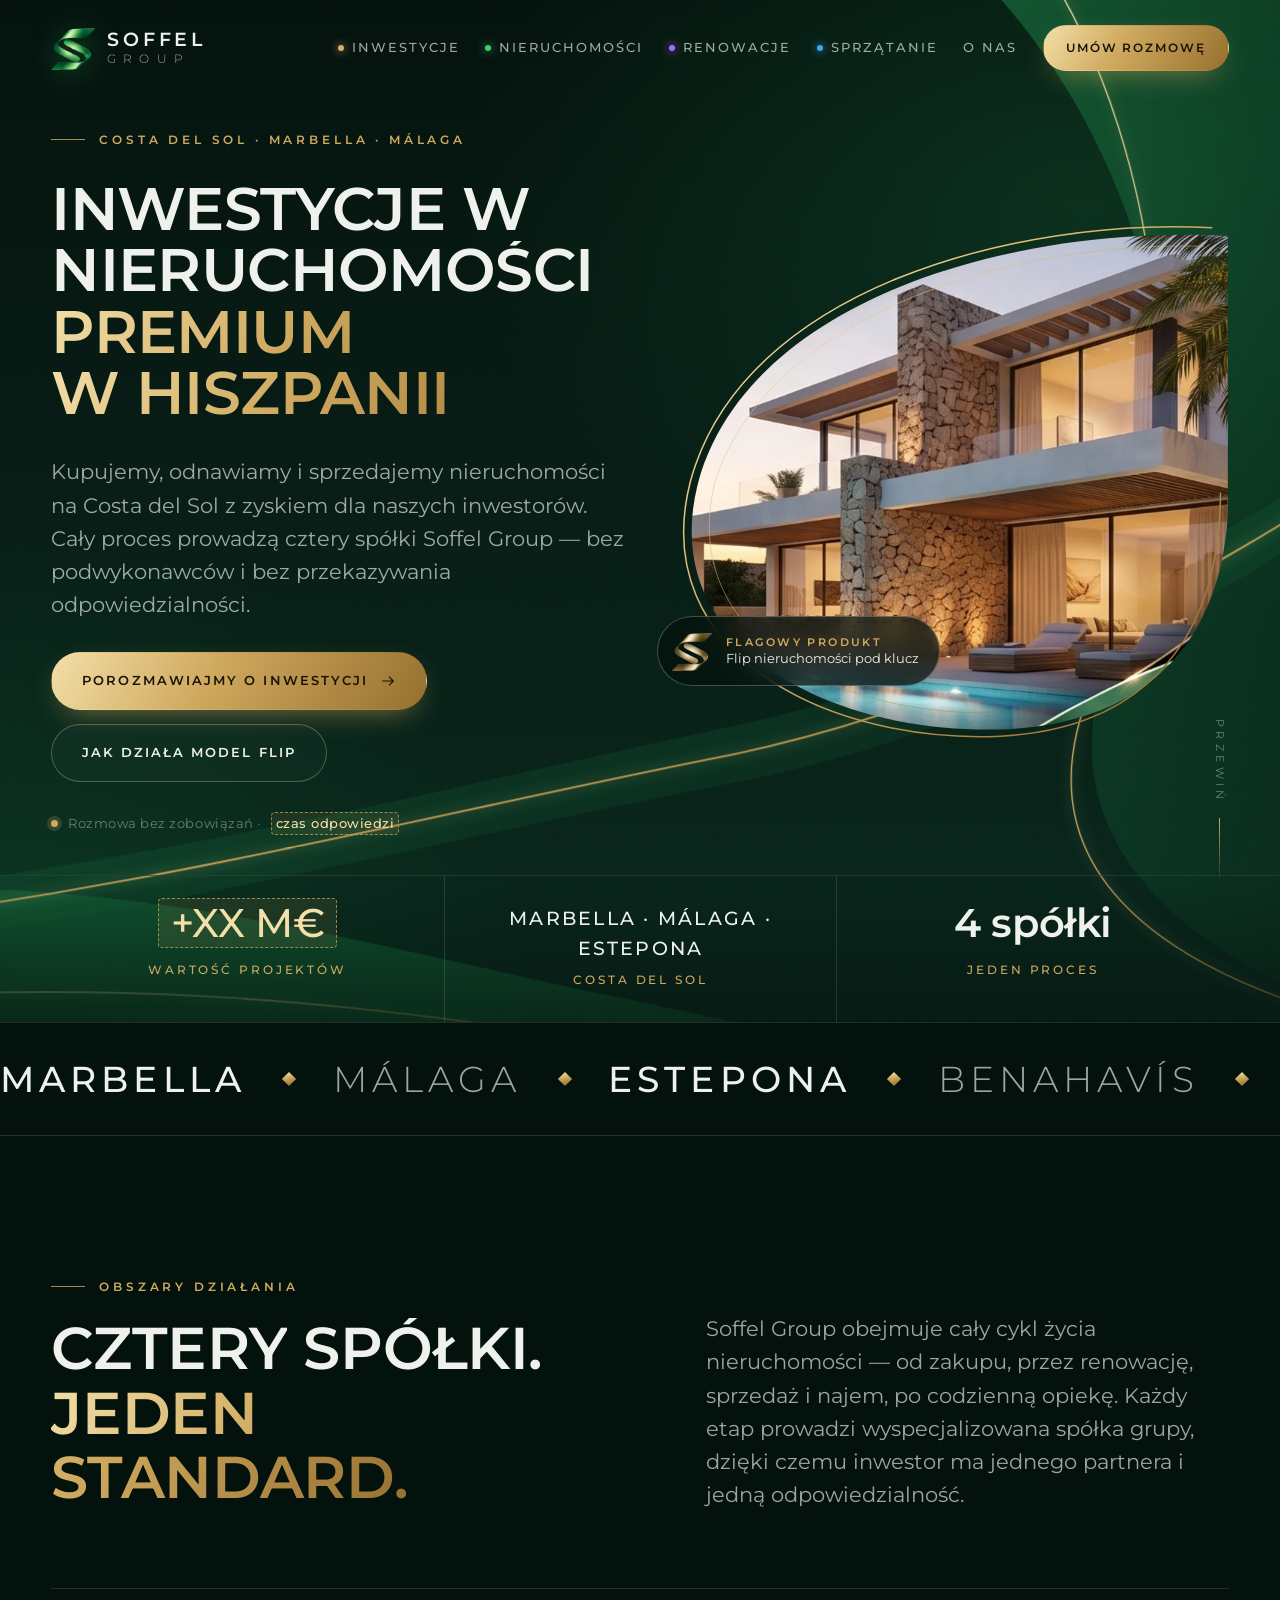
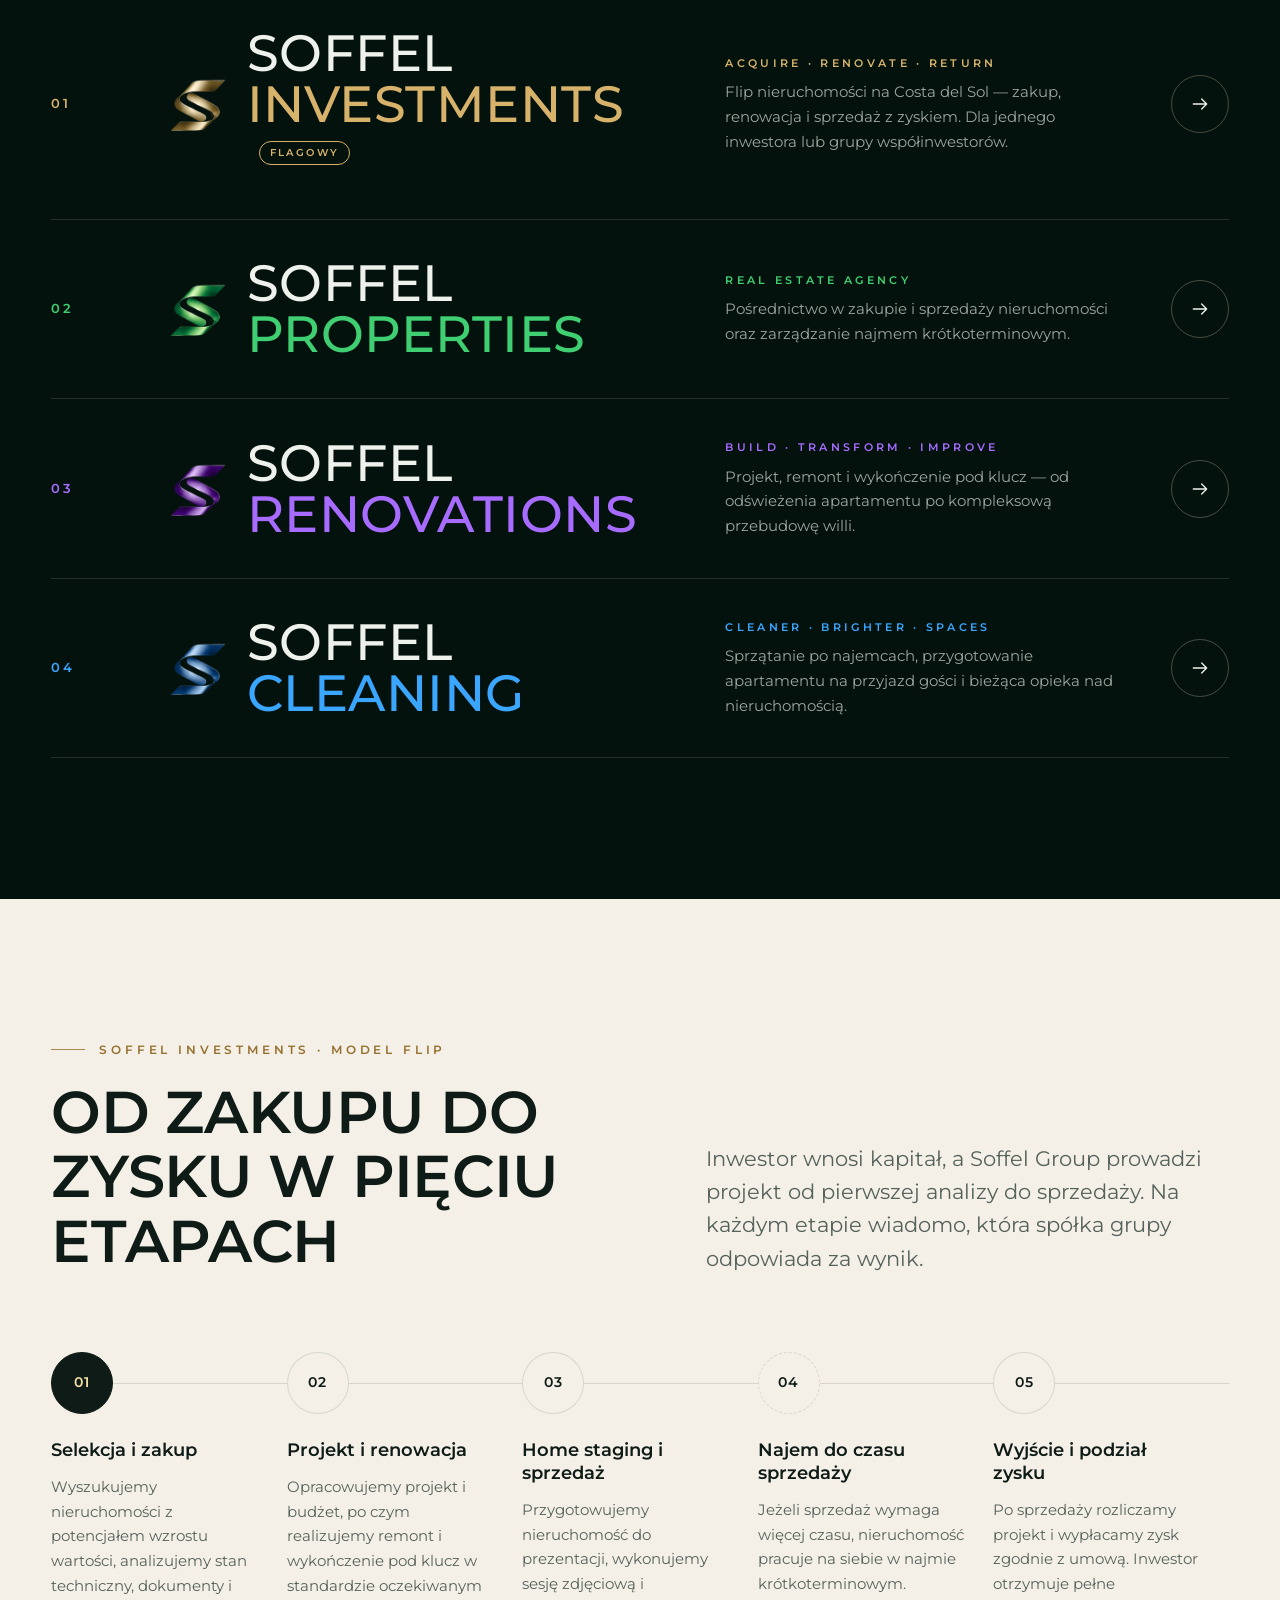
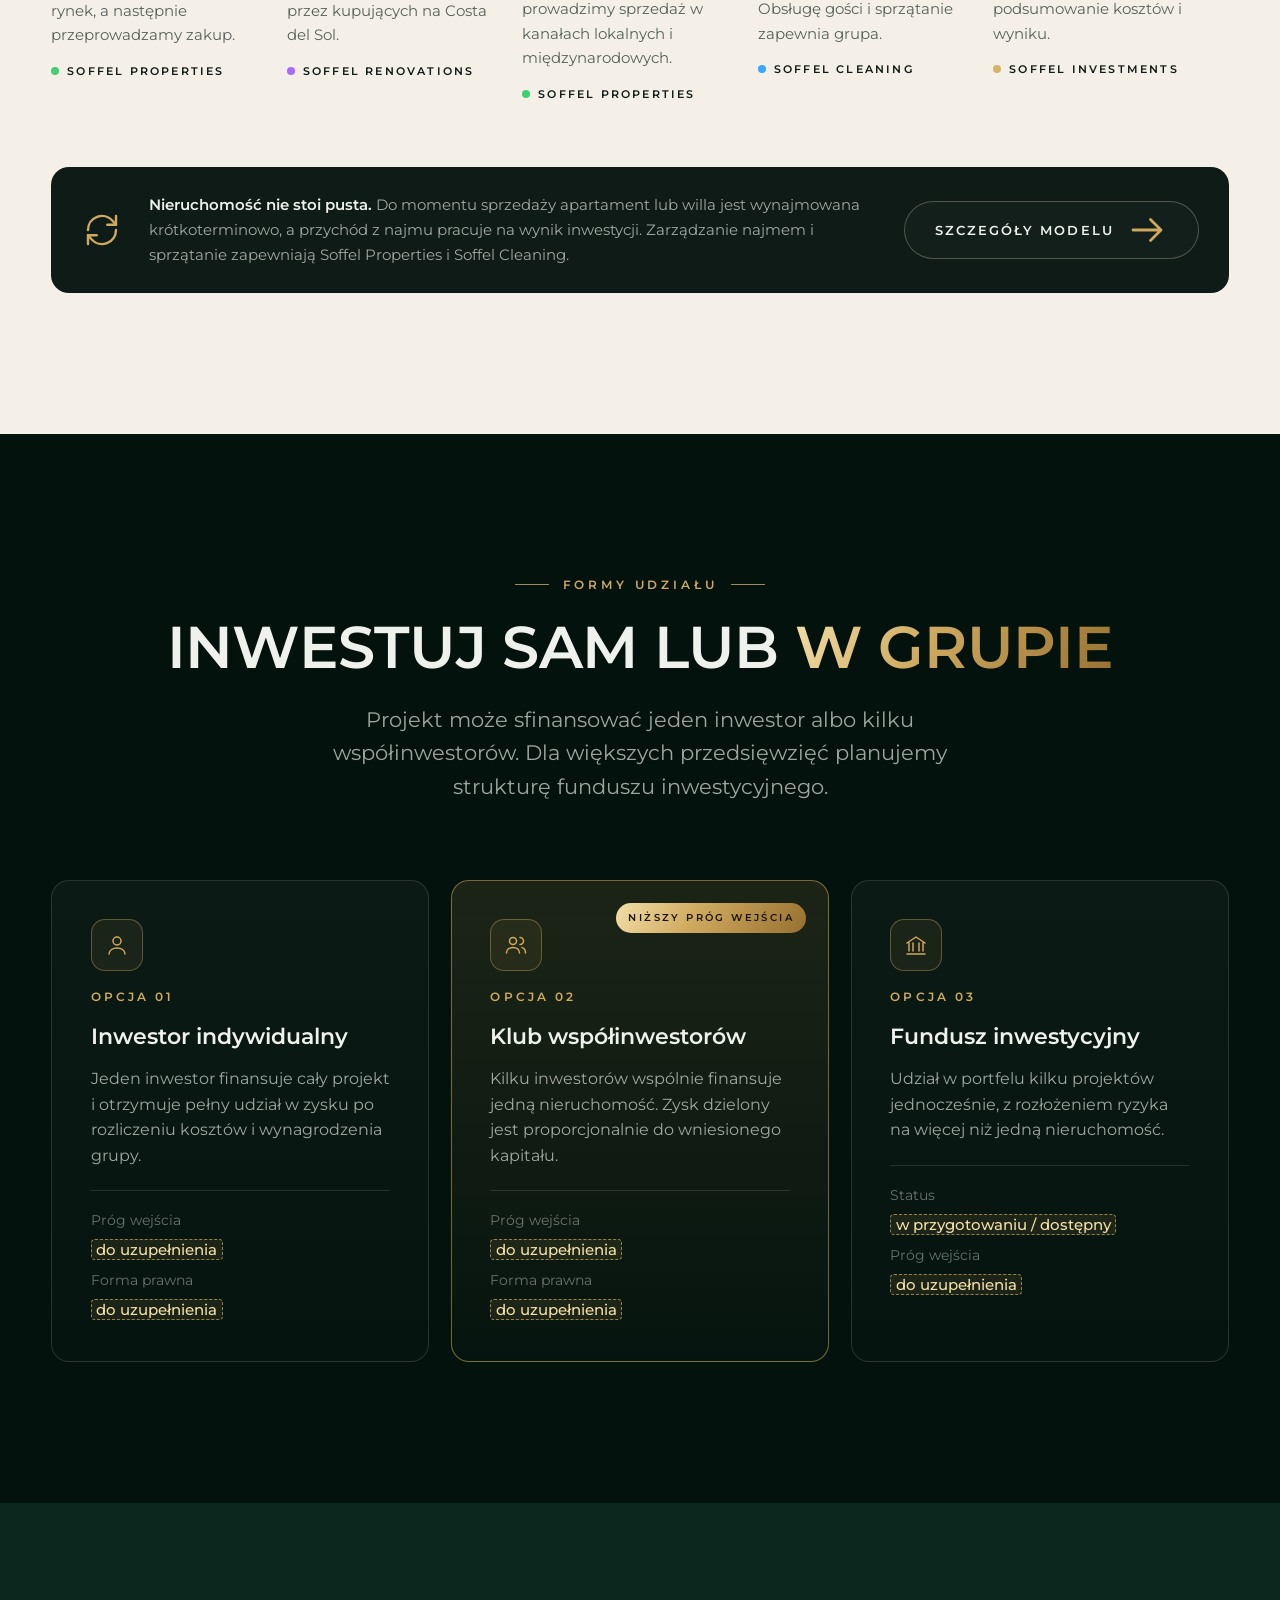
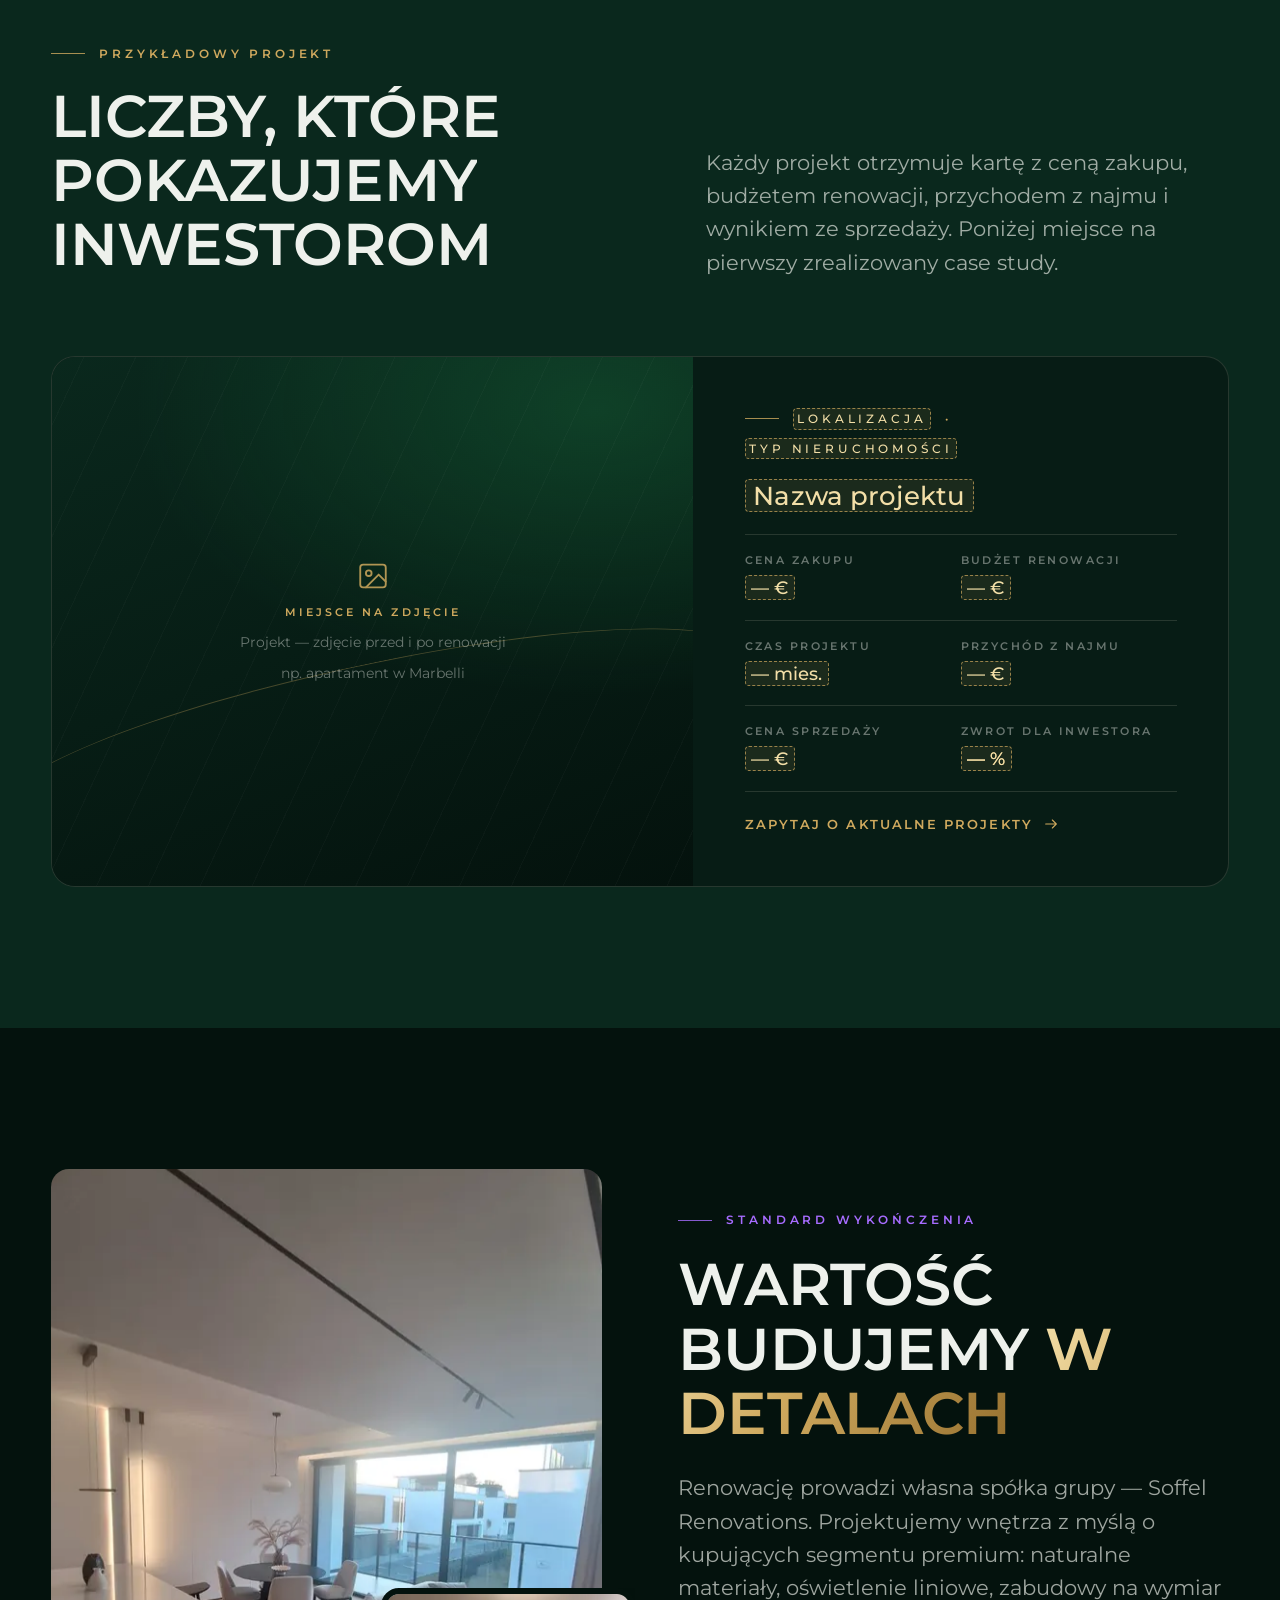
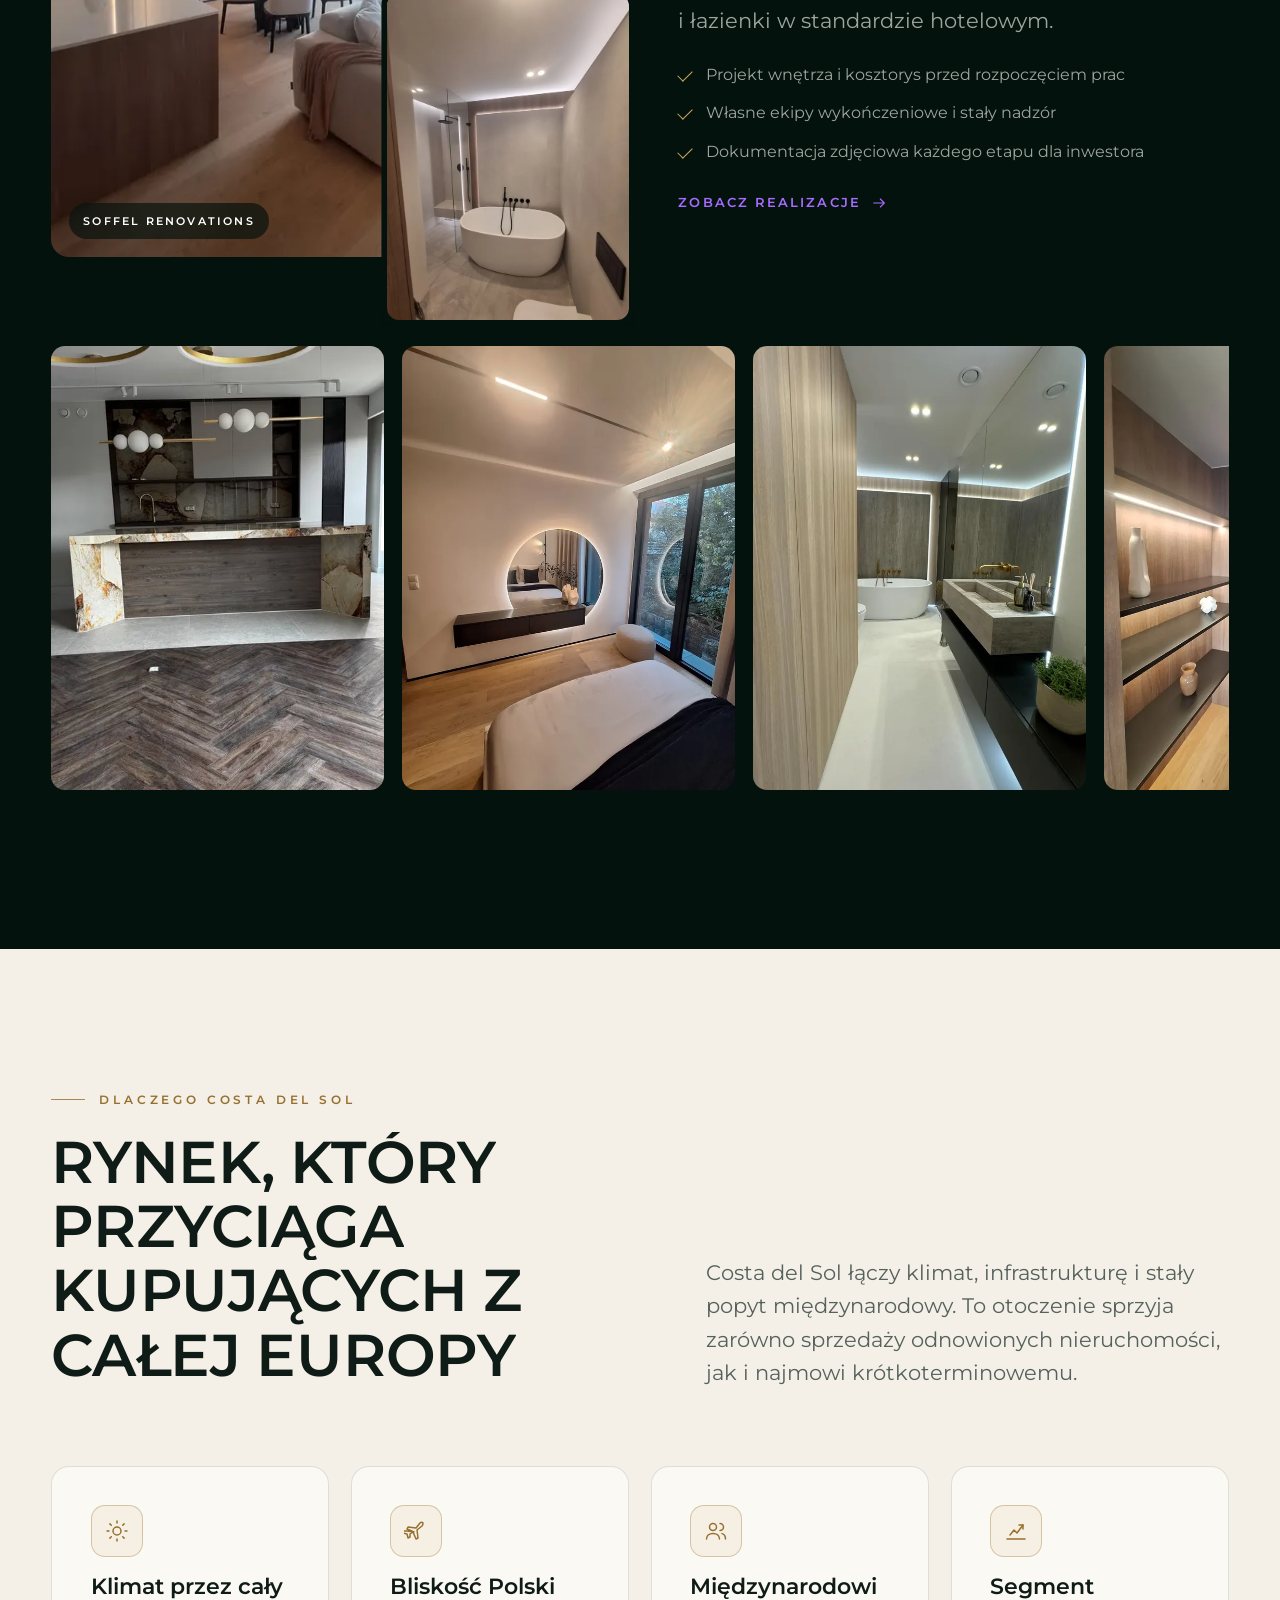
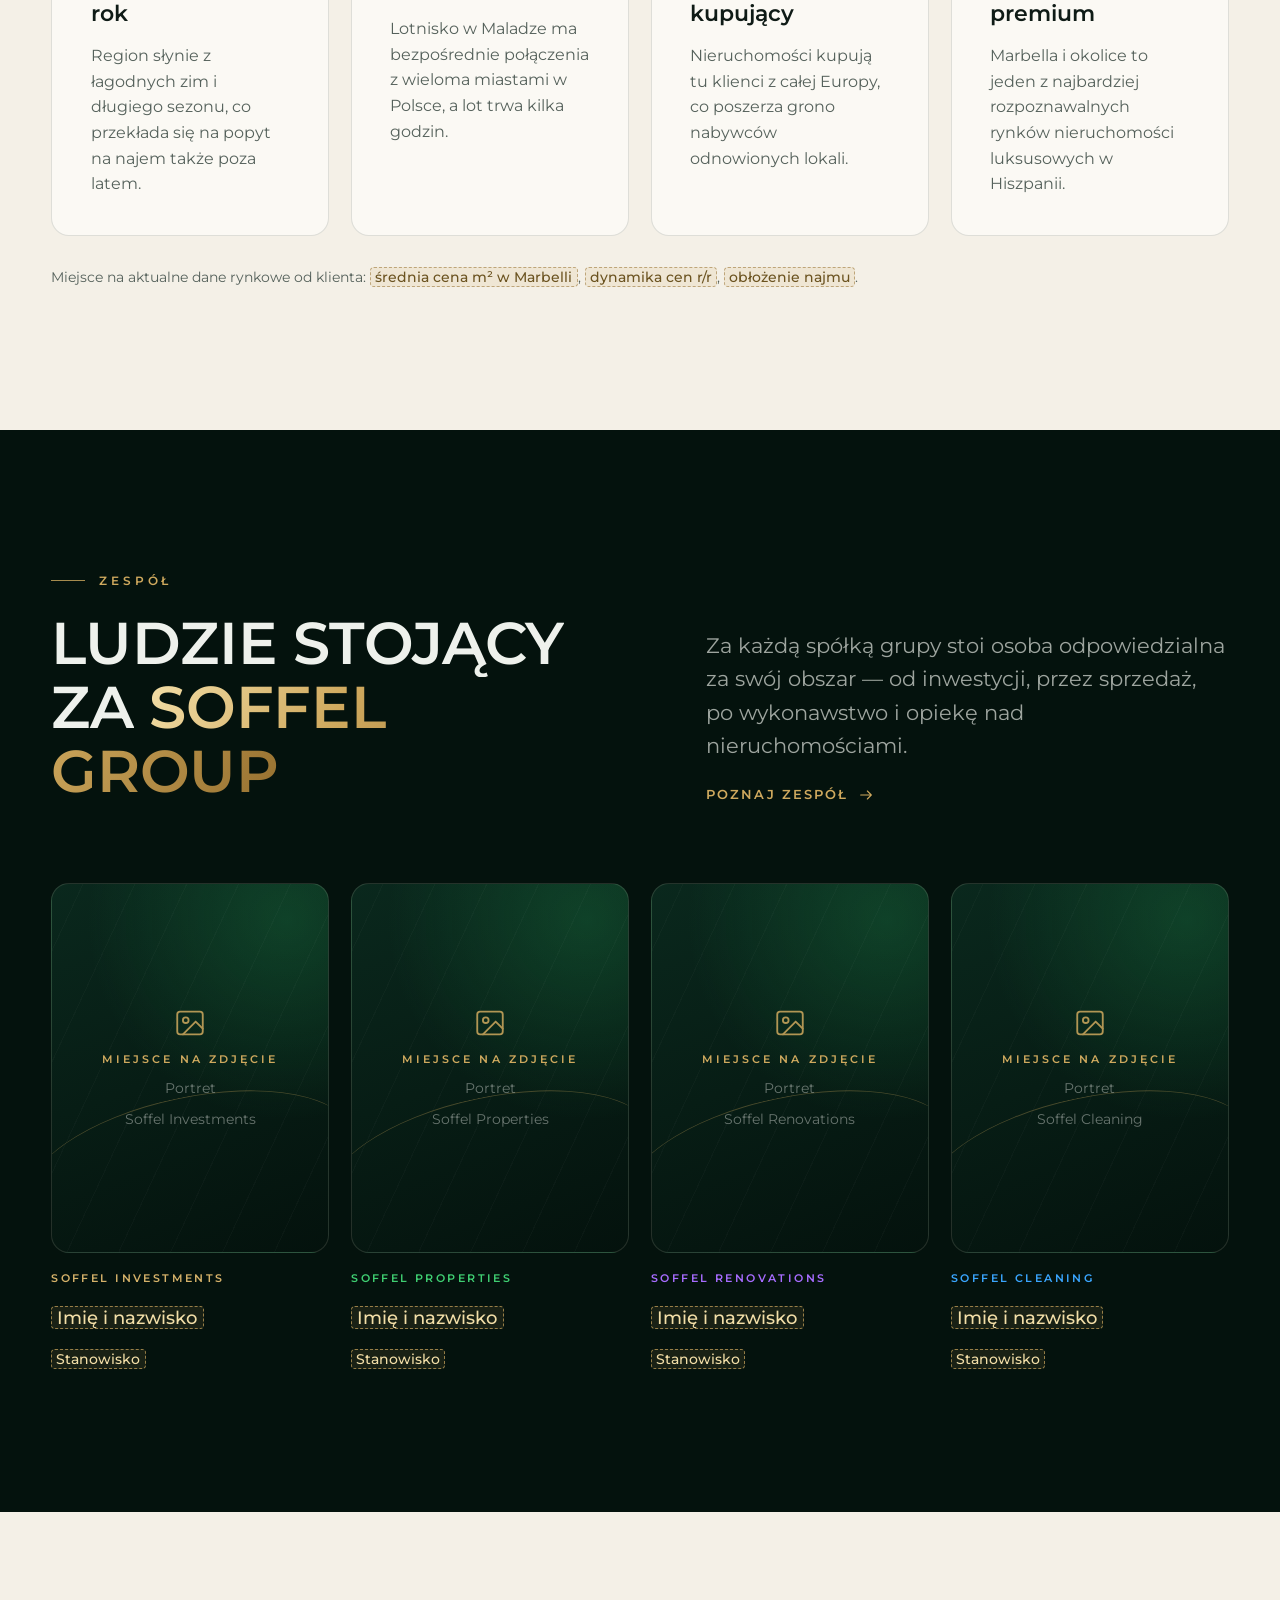
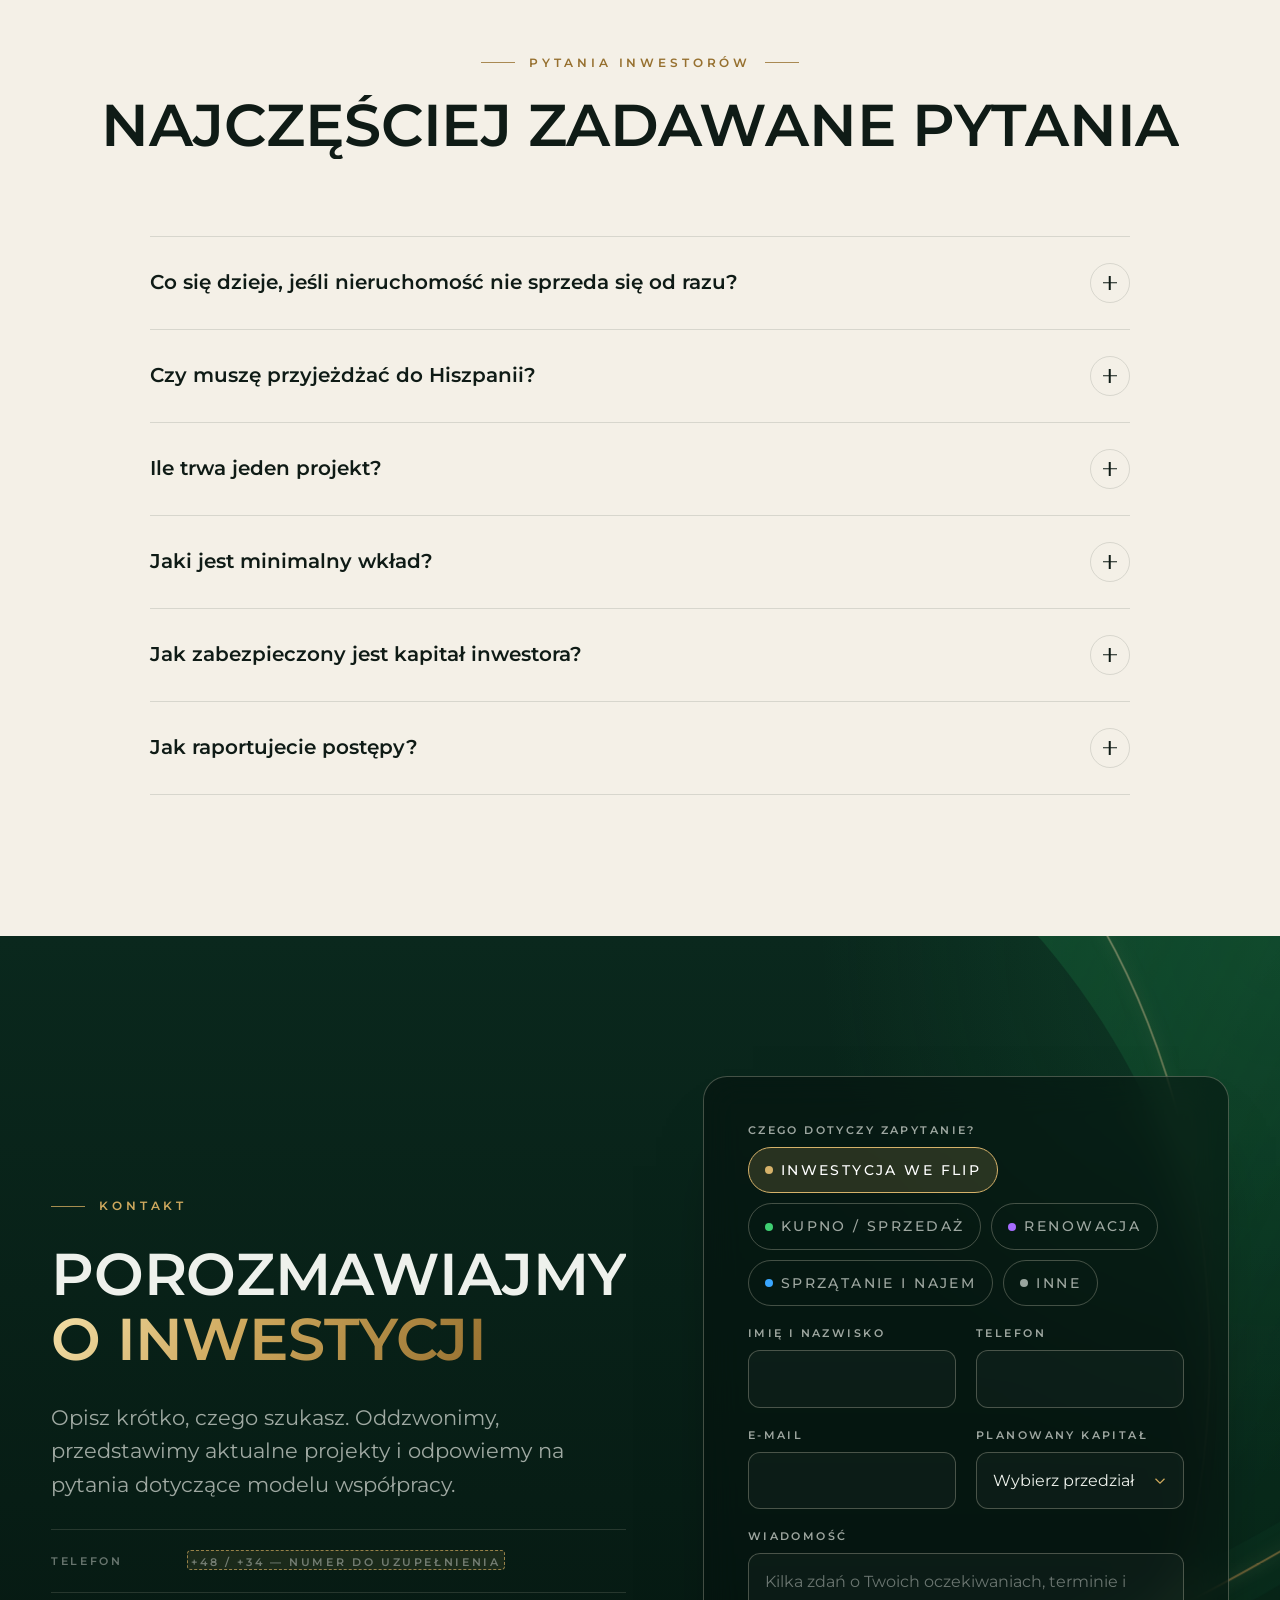
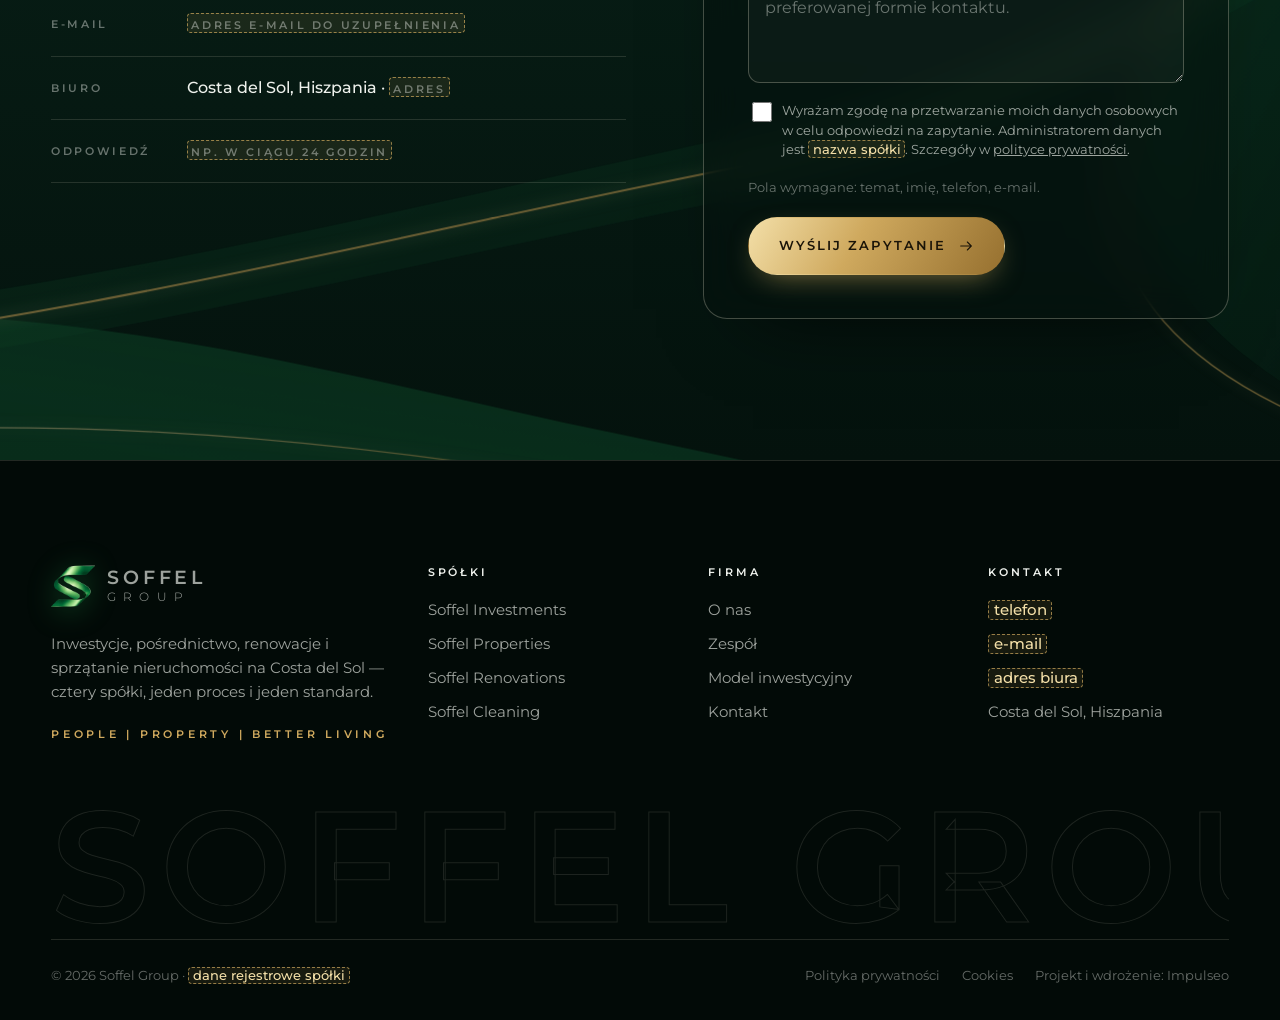
==== index.html @ d66e1435 "Demo Soffel Group: strona główna + 4 spółki + o nas Co-Authored-By: Claude Opus 5.5 (1M context) <no" ====
<!doctype html>
<html lang="pl">
<head>
<meta charset="utf-8">
<meta name="viewport" content="width=device-width, initial-scale=1, viewport-fit=cover">
<title>Soffel Group — inwestycje w nieruchomości na Costa del Sol | Marbella, Málaga</title>
<meta name="description" content="Soffel Group: flip nieruchomości na Costa del Sol dla polskich inwestorów. Zakup, renowacja, sprzedaż, najem i sprzątanie — cztery spółki, jeden proces.">
<meta name="robots" content="noindex, nofollow">
<link rel="canonical" href="https://impulseo-pl.github.io/soffel-group/">
<meta name="theme-color" content="#04120d">
<meta property="og:type" content="website">
<meta property="og:locale" content="pl_PL">
<meta property="og:site_name" content="Soffel Group">
<meta property="og:title" content="Soffel Group — inwestycje w nieruchomości na Costa del Sol | Marbella, Málaga">
<meta property="og:description" content="Soffel Group: flip nieruchomości na Costa del Sol dla polskich inwestorów. Zakup, renowacja, sprzedaż, najem i sprzątanie — cztery spółki, jeden proces.">
<meta property="og:url" content="https://impulseo-pl.github.io/soffel-group/">
<meta property="og:image" content="https://impulseo-pl.github.io/soffel-group/img/hero-villa.webp">
<meta name="twitter:card" content="summary_large_image">
<link rel="icon" type="image/png" href="img/favicon.png">
<link rel="apple-touch-icon" href="img/favicon.png">
<link rel="preconnect" href="https://fonts.googleapis.com">
<link rel="preconnect" href="https://fonts.gstatic.com" crossorigin>
<link href="https://fonts.googleapis.com/css2?family=Montserrat:wght@300;400;500;600;700&display=swap" rel="stylesheet">
<link rel="stylesheet" href="assets/styles.css?v=e88ab7b4">
<script type="application/ld+json">{"@context": "https://schema.org", "@type": "RealEstateAgent", "name": "Soffel Group", "slogan": "People | Property | Better Living", "url": "https://impulseo-pl.github.io/soffel-group/", "logo": "https://impulseo-pl.github.io/soffel-group/img/s-green.png", "areaServed": ["Costa del Sol", "Marbella", "Málaga"], "address": {"@type": "PostalAddress", "addressRegion": "Andalucía", "addressCountry": "ES"}, "subOrganization": [{"@type": "Organization", "name": "Soffel Investments"}, {"@type": "Organization", "name": "Soffel Properties"}, {"@type": "Organization", "name": "Soffel Renovations"}, {"@type": "Organization", "name": "Soffel Cleaning"}]}</script>
</head>
<body data-div="group">
<svg width="0" height="0" style="position:absolute" aria-hidden="true"><defs>
  <clipPath id="heroClip" clipPathUnits="objectBoundingBox"><path d="M0.985,0.015 C0.63,-0.005 0.13,0.13 0.035,0.5 C-0.045,0.83 0.29,1 0.6,0.985 C0.87,0.97 1,0.79 1,0.52 L1,0.015 Z"/></clipPath>
  <linearGradient id="gGold" x1="0" y1="0" x2="1" y2="1"><stop offset="0" stop-color="#f6e6b8"/><stop offset=".45" stop-color="#d4ae62"/><stop offset="1" stop-color="#8d672b"/></linearGradient>
</defs></svg>
<div class="progress" aria-hidden="true"></div>
<header class="site-header">
  <div class="wrap">
    <a class="brand" href="index.html" aria-label="Soffel Group — strona główna">
      <img src="img/s-green.webp" alt="" width="44" height="44">
      <span class="brand-t"><b>SOFFEL</b><i>GROUP</i></span>
    </a>
    <nav class="nav" aria-label="Główna nawigacja">
      <a class="nl" href="inwestycje.html" style="--c:#d6b26a"><i class="dot"></i>Inwestycje</a><a class="nl" href="nieruchomosci.html" style="--c:#3fcf72"><i class="dot"></i>Nieruchomości</a><a class="nl" href="renowacje.html" style="--c:#a76cff"><i class="dot"></i>Renowacje</a><a class="nl" href="sprzatanie.html" style="--c:#3aa6ff"><i class="dot"></i>Sprzątanie</a><a class="nl" href="o-nas.html">O nas</a>
      <a class="btn btn-primary btn-sm" href="#kontakt">Umów rozmowę</a>
      <button class="burger" type="button" aria-expanded="false" aria-controls="menu"><span class="lbl">Menu</span><span class="bars"></span></button>
    </nav>
  </div>
</header>
<div class="menu" id="menu">
  <ol><li><a href="inwestycje.html" style="--c:#d6b26a"><small>01</small>Inwestycje</a></li><li><a href="nieruchomosci.html" style="--c:#3fcf72"><small>02</small>Nieruchomości</a></li><li><a href="renowacje.html" style="--c:#a76cff"><small>03</small>Renowacje</a></li><li><a href="sprzatanie.html" style="--c:#3aa6ff"><small>04</small>Sprzątanie</a></li><li><a href="o-nas.html"><small>05</small>O nas</a></li><li><a href="#kontakt"><small>06</small>Kontakt</a></li></ol>
  <div class="menu-foot">
    <a class="btn btn-primary" href="#kontakt">Umów rozmowę <svg viewBox="0 0 24 24" fill="none" stroke="currentColor" stroke-width="1.6" stroke-linecap="round" stroke-linejoin="round"><path d="M4 12h16m-6-6 6 6-6 6"/></svg></a>
    <span>Costa del Sol · Marbella · Málaga</span>
  </div>
</div>
<main>

<section class="hero">
  <svg class="ribbons" viewBox="0 0 1440 900" preserveAspectRatio="xMidYMid slice" aria-hidden="true">
  <defs>
    <linearGradient id="hb1" x1="0" y1="0" x2="1" y2="1"><stop offset="0" style="stop-color:var(--rib-1)" stop-opacity=".55"/><stop offset="1" style="stop-color:var(--rib-2)" stop-opacity=".05"/></linearGradient>
    <linearGradient id="hb2" x1="0" y1="1" x2="1" y2="0"><stop offset="0" style="stop-color:var(--rib-2)" stop-opacity=".95"/><stop offset="1" style="stop-color:var(--rib-1)" stop-opacity=".25"/></linearGradient>
  </defs>
  <g class="drift">
    <path class="band" fill="url(#hb1)" d="M1000,-40 C1170,120 1230,380 1140,560 C1070,720 1160,860 1500,940 L1500,-40 Z"/>
    <path class="band" fill="url(#hb2)" d="M-60,790 C220,760 430,820 660,870 C780,895 900,920 1010,950 L-60,950 Z"/>
    <path class="band" fill="url(#hb1)" opacity=".55" d="M-60,800 C300,760 520,700 800,640 C1060,585 1270,455 1500,300 L1500,345 C1270,505 1060,640 800,690 C520,745 300,805 -60,850 Z"/>
    <path class="gl" d="M-60,825 C300,782 520,720 800,665 C1060,610 1270,480 1500,320"/>
    <path class="gl d2" d="M1070,-40 C1190,140 1210,420 1120,600 C1050,760 1160,880 1500,930"/>
    <path class="gl d3" d="M-60,885 C240,860 450,880 670,915 C770,930 850,945 910,960"/>
    <circle class="spark" cx="1290" cy="462" r="3"/>
    <circle class="spark s2" cx="1120" cy="600" r="2.6"/>
  </g>
</svg>
  <div class="wrap hero-grid">
    <div class="hero-copy">
      <span class="eyebrow fade-up">Costa del Sol · Marbella · Málaga</span>
      <h1 class="display">
        <span class="ln"><span>Inwestycje w</span></span>
        <span class="ln"><span>nieruchomości</span></span>
        <span class="ln"><span class="gold-text">premium</span></span>
        <span class="ln"><span class="gold-text">w Hiszpanii</span></span>
      </h1>
      <p class="lead fade-up d1">Kupujemy, odnawiamy i sprzedajemy nieruchomości na Costa del Sol z zyskiem dla naszych inwestorów. Cały proces prowadzą cztery spółki Soffel Group — bez podwykonawców i bez przekazywania odpowiedzialności.</p>
      <div class="hero-cta fade-up d2">
        <a class="btn btn-primary" href="#kontakt" data-topic="inv">Porozmawiajmy o inwestycji <svg viewBox="0 0 24 24" fill="none" stroke="currentColor" stroke-width="1.6" stroke-linecap="round" stroke-linejoin="round"><path d="M4 12h16m-6-6 6 6-6 6"/></svg></a>
        <a class="btn btn-ghost" href="#model">Jak działa model flip</a>
      </div>
      <p class="hero-note fade-up d3">Rozmowa bez zobowiązań · <span class="ph">czas odpowiedzi</span></p>
    </div>
    <div class="hero-visual">
      <div class="clip"><img src="img/hero-villa.webp" alt="Nowoczesna willa z basenem na Costa del Sol o zachodzie słońca" width="1125" height="680" fetchpriority="high"></div>
      <svg class="frame" viewBox="0 0 100 100" preserveAspectRatio="none" aria-hidden="true"><path d="M98.5,1.5 C63,-0.5 13,13 3.5,50 C-4.5,83 29,100 60,98.5 C87,97 100,79 100,52"/><path class="f2" d="M97,5 C64,4 18,17 8,50 C1,80 31,95 60,94"/></svg>
      <div class="hero-badge"><img src="img/s-gold.webp" alt="" width="40" height="40"><span><b>Flagowy produkt</b>Flip nieruchomości pod klucz</span></div>
    </div>
  </div>
  <div class="hero-stats">
    <div class="wrap">
      <div class="st"><strong><span class="ph">+XX M€</span></strong><span>Wartość projektów</span></div>
      <div class="st"><p class="locs">Marbella · Málaga · Estepona</p><span>Costa del Sol</span></div>
      <div class="st"><strong><span data-count="4">4</span> spółki</strong><span>Jeden proces</span></div>
    </div>
  </div>
  <span class="scroll-cue">Przewiń</span>
</section>

<div class="marquee" aria-hidden="true"><div class="track"><span>Marbella</span><span>Málaga</span><span>Estepona</span><span>Benahavís</span><span>Mijas</span><span>Fuengirola</span><span>Nueva Andalucía</span><span>Benalmádena</span><span>Marbella</span><span>Málaga</span><span>Estepona</span><span>Benahavís</span><span>Mijas</span><span>Fuengirola</span><span>Nueva Andalucía</span><span>Benalmádena</span></div></div>

<section class="sec" id="spolki">
  <div class="wrap">
    <div class="sec-head split">
      <div style="display:grid;gap:22px"><span class="eyebrow">Obszary działania</span><h2 class="h2 split-words">Cztery spółki.<br><span class="gold-text">Jeden standard.</span></h2></div>
      <p class="lead rv">Soffel Group obejmuje cały cykl życia nieruchomości — od zakupu, przez renowację, sprzedaż i najem, po codzienną opiekę. Każdy etap prowadzi wyspecjalizowana spółka grupy, dzięki czemu inwestor ma jednego partnera i jedną odpowiedzialność.</p>
    </div>
    <div class="divs"><a class="div-row rv" href="inwestycje.html" style="--c:#d6b26a;--d:0.0s">
      <span class="num">01</span>
      <div class="nm"><img src="img/s-gold.webp" alt="" width="54" height="54" loading="lazy"><h3>Soffel <em>Investments</em><span class="tag-flag">Flagowy</span></h3></div>
      <div class="ds"><b>Acquire · Renovate · Return</b>Flip nieruchomości na Costa del Sol — zakup, renowacja i sprzedaż z zyskiem. Dla jednego inwestora lub grupy współinwestorów.</div>
      <span class="go"><svg viewBox="0 0 24 24" fill="none" stroke="currentColor" stroke-width="1.6" stroke-linecap="round" stroke-linejoin="round"><path d="M4 12h16m-6-6 6 6-6 6"/></svg></span>
    </a><a class="div-row rv" href="nieruchomosci.html" style="--c:#3fcf72;--d:0.08s">
      <span class="num">02</span>
      <div class="nm"><img src="img/s-green.webp" alt="" width="54" height="54" loading="lazy"><h3>Soffel <em>Properties</em></h3></div>
      <div class="ds"><b>Real Estate Agency</b>Pośrednictwo w zakupie i sprzedaży nieruchomości oraz zarządzanie najmem krótkoterminowym.</div>
      <span class="go"><svg viewBox="0 0 24 24" fill="none" stroke="currentColor" stroke-width="1.6" stroke-linecap="round" stroke-linejoin="round"><path d="M4 12h16m-6-6 6 6-6 6"/></svg></span>
    </a><a class="div-row rv" href="renowacje.html" style="--c:#a76cff;--d:0.16s">
      <span class="num">03</span>
      <div class="nm"><img src="img/s-purple.webp" alt="" width="54" height="54" loading="lazy"><h3>Soffel <em>Renovations</em></h3></div>
      <div class="ds"><b>Build · Transform · Improve</b>Projekt, remont i wykończenie pod klucz — od odświeżenia apartamentu po kompleksową przebudowę willi.</div>
      <span class="go"><svg viewBox="0 0 24 24" fill="none" stroke="currentColor" stroke-width="1.6" stroke-linecap="round" stroke-linejoin="round"><path d="M4 12h16m-6-6 6 6-6 6"/></svg></span>
    </a><a class="div-row rv" href="sprzatanie.html" style="--c:#3aa6ff;--d:0.24s">
      <span class="num">04</span>
      <div class="nm"><img src="img/s-blue.webp" alt="" width="54" height="54" loading="lazy"><h3>Soffel <em>Cleaning</em></h3></div>
      <div class="ds"><b>Cleaner · Brighter · Spaces</b>Sprzątanie po najemcach, przygotowanie apartamentu na przyjazd gości i bieżąca opieka nad nieruchomością.</div>
      <span class="go"><svg viewBox="0 0 24 24" fill="none" stroke="currentColor" stroke-width="1.6" stroke-linecap="round" stroke-linejoin="round"><path d="M4 12h16m-6-6 6 6-6 6"/></svg></span>
    </a></div>
  </div>
</section>

<section class="paper sec" id="model">
  <div class="wrap">
    <div class="sec-head split">
      <div style="display:grid;gap:22px"><span class="eyebrow">Soffel Investments · model flip</span><h2 class="h2 split-words">Od zakupu do zysku w pięciu etapach</h2></div>
      <p class="lead rv">Inwestor wnosi kapitał, a Soffel Group prowadzi projekt od pierwszej analizy do sprzedaży. Na każdym etapie wiadomo, która spółka grupy odpowiada za wynik.</p>
    </div>
    <div class="model"><span class="bar"></span><div class="step" style="--c:#3fcf72">
        <span class="bul">01</span><h3>Selekcja i zakup</h3><p>Wyszukujemy nieruchomości z potencjałem wzrostu wartości, analizujemy stan techniczny, dokumenty i rynek, a następnie przeprowadzamy zakup.</p><span class="who"><i></i>Soffel Properties</span></div><div class="step" style="--c:#a76cff">
        <span class="bul">02</span><h3>Projekt i renowacja</h3><p>Opracowujemy projekt i budżet, po czym realizujemy remont i wykończenie pod klucz w standardzie oczekiwanym przez kupujących na Costa del Sol.</p><span class="who"><i></i>Soffel Renovations</span></div><div class="step" style="--c:#3fcf72">
        <span class="bul">03</span><h3>Home staging i sprzedaż</h3><p>Przygotowujemy nieruchomość do prezentacji, wykonujemy sesję zdjęciową i prowadzimy sprzedaż w kanałach lokalnych i międzynarodowych.</p><span class="who"><i></i>Soffel Properties</span></div><div class="step alt" style="--c:#3aa6ff">
        <span class="bul">04</span><h3>Najem do czasu sprzedaży</h3><p>Jeżeli sprzedaż wymaga więcej czasu, nieruchomość pracuje na siebie w najmie krótkoterminowym. Obsługę gości i sprzątanie zapewnia grupa.</p><span class="who"><i></i>Soffel Cleaning</span></div><div class="step" style="--c:#d6b26a">
        <span class="bul">05</span><h3>Wyjście i podział zysku</h3><p>Po sprzedaży rozliczamy projekt i wypłacamy zysk zgodnie z umową. Inwestor otrzymuje pełne podsumowanie kosztów i wyniku.</p><span class="who"><i></i>Soffel Investments</span></div></div>
    <div class="loop-note rv">
      <svg viewBox="0 0 24 24" fill="none" stroke="currentColor" stroke-width="1.4" stroke-linecap="round" stroke-linejoin="round"><path d="M4 12a8 8 0 0 1 14-5.3L20 9"/><path d="M20 4v5h-5M20 12a8 8 0 0 1-14 5.3L4 15"/><path d="M4 20v-5h5"/></svg>
      <p><b>Nieruchomość nie stoi pusta.</b> Do momentu sprzedaży apartament lub willa jest wynajmowana krótkoterminowo, a przychód z najmu pracuje na wynik inwestycji. Zarządzanie najmem i sprzątanie zapewniają Soffel Properties i Soffel Cleaning.</p>
      <a class="btn btn-ghost" href="inwestycje.html" style="color:var(--text);border-color:var(--line-strong)">Szczegóły modelu <svg viewBox="0 0 24 24" fill="none" stroke="currentColor" stroke-width="1.6" stroke-linecap="round" stroke-linejoin="round"><path d="M4 12h16m-6-6 6 6-6 6"/></svg></a>
    </div>
  </div>
</section>

<section class="sec">
  <div class="wrap">
    <div class="sec-head center">
      <span class="eyebrow center">Formy udziału</span>
      <h2 class="h2 split-words">Inwestuj sam lub <span class="gold-text">w grupie</span></h2>
      <p class="lead rv">Projekt może sfinansować jeden inwestor albo kilku współinwestorów. Dla większych przedsięwzięć planujemy strukturę funduszu inwestycyjnego.</p>
    </div>
    <div class="cards" data-stagger>
      <article class="card">
        <span class="ic"><svg viewBox="0 0 24 24" fill="none" stroke="currentColor" stroke-width="1.5" stroke-linecap="round" stroke-linejoin="round"><circle cx="12" cy="8" r="4"/><path d="M4 21c0-4 4-6 8-6s8 2 8 6"/></svg></span><span class="k">Opcja 01</span><h3>Inwestor indywidualny</h3>
        <p>Jeden inwestor finansuje cały projekt i otrzymuje pełny udział w zysku po rozliczeniu kosztów i wynagrodzenia grupy.</p>
        <div class="feat"><span>Próg wejścia</span><strong><span class="ph">do uzupełnienia</span></strong><span>Forma prawna</span><strong><span class="ph">do uzupełnienia</span></strong></div>
      </article>
      <article class="card hl">
        <span class="badge">Niższy próg wejścia</span>
        <span class="ic"><svg viewBox="0 0 24 24" fill="none" stroke="currentColor" stroke-width="1.5" stroke-linecap="round" stroke-linejoin="round"><circle cx="9" cy="8" r="3.5"/><path d="M2.5 20c0-3.5 3-5.5 6.5-5.5s6.5 2 6.5 5.5"/><path d="M16 4.5a3.5 3.5 0 0 1 0 7M18 14.6c2.2.6 3.5 2.4 3.5 5.4"/></svg></span><span class="k">Opcja 02</span><h3>Klub współinwestorów</h3>
        <p>Kilku inwestorów wspólnie finansuje jedną nieruchomość. Zysk dzielony jest proporcjonalnie do wniesionego kapitału.</p>
        <div class="feat"><span>Próg wejścia</span><strong><span class="ph">do uzupełnienia</span></strong><span>Forma prawna</span><strong><span class="ph">do uzupełnienia</span></strong></div>
      </article>
      <article class="card">
        <span class="ic"><svg viewBox="0 0 24 24" fill="none" stroke="currentColor" stroke-width="1.5" stroke-linecap="round" stroke-linejoin="round"><path d="M3 10 12 4l9 6M5 10v8m4-8v8m6-8v8m4-8v8M3 21h18"/></svg></span><span class="k">Opcja 03</span><h3>Fundusz inwestycyjny</h3>
        <p>Udział w portfelu kilku projektów jednocześnie, z rozłożeniem ryzyka na więcej niż jedną nieruchomość.</p>
        <div class="feat"><span>Status</span><strong><span class="ph">w przygotowaniu / dostępny</span></strong><span>Próg wejścia</span><strong><span class="ph">do uzupełnienia</span></strong></div>
      </article>
    </div>
  </div>
</section>

<section class="sec tint">
  <div class="wrap">
    <div class="sec-head split">
      <div style="display:grid;gap:22px"><span class="eyebrow">Przykładowy projekt</span><h2 class="h2 split-words">Liczby, które pokazujemy inwestorom</h2></div>
      <p class="lead rv">Każdy projekt otrzymuje kartę z ceną zakupu, budżetem renowacji, przychodem z najmu i wynikiem ze sprzedaży. Poniżej miejsce na pierwszy zrealizowany case study.</p>
    </div>
    <article class="case rv">
      <div class="media"><div class="ph-img " style="" role="img" aria-label="Miejsce na zdjęcie: Projekt — zdjęcie przed i po renowacji"><div class="ph-in"><svg viewBox="0 0 24 24" fill="none" stroke="currentColor" stroke-width="1.3" stroke-linecap="round" stroke-linejoin="round"><rect x="3" y="4" width="18" height="16" rx="2"/><circle cx="9" cy="10" r="2"/><path d="m21 16-5-5-9 9"/></svg><b>Miejsce na zdjęcie</b><span>Projekt — zdjęcie przed i po renowacji</span><span>np. apartament w Marbelli</span></div></div></div>
      <div class="body">
        <span class="eyebrow"><span class="ph">Lokalizacja</span> · <span class="ph">typ nieruchomości</span></span>
        <h3 class="h3"><span class="ph">Nazwa projektu</span></h3>
        <dl>
          <div><dt>Cena zakupu</dt><dd><span class="ph">— €</span></dd></div>
          <div><dt>Budżet renowacji</dt><dd><span class="ph">— €</span></dd></div>
          <div><dt>Czas projektu</dt><dd><span class="ph">— mies.</span></dd></div>
          <div><dt>Przychód z najmu</dt><dd><span class="ph">— €</span></dd></div>
          <div><dt>Cena sprzedaży</dt><dd><span class="ph">— €</span></dd></div>
          <div><dt>Zwrot dla inwestora</dt><dd class="gold-text"><span class="ph">— %</span></dd></div>
        </dl>
        <a class="link-arrow" href="#kontakt" data-topic="inv">Zapytaj o aktualne projekty <svg viewBox="0 0 24 24" fill="none" stroke="currentColor" stroke-width="1.6" stroke-linecap="round" stroke-linejoin="round"><path d="M4 12h16m-6-6 6 6-6 6"/></svg></a>
      </div>
    </article>
  </div>
</section>

<section class="sec">
  <div class="wrap split">
    <div class="stack-media rv">
      <div class="media rv-img parallax"><img src="img/salon-1.webp" srcset="img/salon-1-s.webp 640w, img/salon-1.webp 1200w" sizes="(max-width: 900px) 100vw, 50vw" alt="Salon z aneksem kuchennym i wyjściem na taras" class="" loading="lazy" decoding="async" width="1200" height="1600"><span class="cap">Soffel Renovations</span></div>
      <div class="media b rv-img"><img src="img/lazienka-wanna.webp" srcset="img/lazienka-wanna-s.webp 640w, img/lazienka-wanna.webp 1200w" sizes="30vw" alt="Łazienka z wolnostojącą wanną i prysznicem walk-in" class="" loading="lazy" decoding="async" width="1200" height="1600"></div>
    </div>
    <div class="copy">
      <span class="eyebrow" style="--acc:#a76cff">Standard wykończenia</span>
      <h2 class="h2 split-words">Wartość budujemy <span class="gold-text">w detalach</span></h2>
      <p class="lead rv">Renowację prowadzi własna spółka grupy — Soffel Renovations. Projektujemy wnętrza z myślą o kupujących segmentu premium: naturalne materiały, oświetlenie liniowe, zabudowy na wymiar i łazienki w standardzie hotelowym.</p>
      <ul class="ticks rv" style="display:grid;gap:12px;color:var(--muted)">
        <li>Projekt wnętrza i kosztorys przed rozpoczęciem prac</li>
        <li>Własne ekipy wykończeniowe i stały nadzór</li>
        <li>Dokumentacja zdjęciowa każdego etapu dla inwestora</li>
      </ul>
      <div><a class="link-arrow" href="renowacje.html" style="--acc:#a76cff">Zobacz realizacje <svg viewBox="0 0 24 24" fill="none" stroke="currentColor" stroke-width="1.6" stroke-linecap="round" stroke-linejoin="round"><path d="M4 12h16m-6-6 6 6-6 6"/></svg></a></div>
    </div>
  </div>
  <div class="wrap" style="margin-top:clamp(50px,7vw,90px)">
    <div class="hscroll" data-lb>
      <figure><img src="img/kuchnia-wyspa.webp" srcset="img/kuchnia-wyspa-s.webp 640w, img/kuchnia-wyspa.webp 1200w" sizes="360px" alt="Wyspa kuchenna z kamienia i podłoga w jodełkę" class="" loading="lazy" decoding="async" width="1200" height="1600"></figure><figure><img src="img/sypialnia-lustro.webp" srcset="img/sypialnia-lustro-s.webp 640w, img/sypialnia-lustro.webp 1200w" sizes="360px" alt="Sypialnia z okrągłym podświetlanym lustrem" class="" loading="lazy" decoding="async" width="1200" height="1600"></figure><figure><img src="img/lazienka-kamien.webp" srcset="img/lazienka-kamien-s.webp 640w, img/lazienka-kamien.webp 1200w" sizes="360px" alt="Łazienka z kamienną umywalką i oświetleniem liniowym" class="" loading="lazy" decoding="async" width="1200" height="1600"></figure><figure><img src="img/korytarz-polki.webp" srcset="img/korytarz-polki-s.webp 640w, img/korytarz-polki.webp 1200w" sizes="360px" alt="Zabudowa z podświetlanymi półkami" class="" loading="lazy" decoding="async" width="1200" height="1600"></figure><figure><img src="img/lazienka-prysznic.webp" srcset="img/lazienka-prysznic-s.webp 640w, img/lazienka-prysznic.webp 1200w" sizes="360px" alt="Łazienka z prysznicem i lustrem w czarnej ramie" class="" loading="lazy" decoding="async" width="1200" height="1600"></figure><figure><img src="img/kuchnia-salon.webp" srcset="img/kuchnia-salon-s.webp 640w, img/kuchnia-salon.webp 1200w" sizes="360px" alt="Kuchnia z wyspą i strefą dzienną" class="" loading="lazy" decoding="async" width="1200" height="1600"></figure><figure><img src="img/antresola.webp" srcset="img/antresola-s.webp 640w, img/antresola.webp 1200w" sizes="360px" alt="Antresola z widokiem na salon" class="" loading="lazy" decoding="async" width="1200" height="1600"></figure><figure><img src="img/sypialnia-2.webp" srcset="img/sypialnia-2-s.webp 640w, img/sypialnia-2.webp 1200w" sizes="360px" alt="Sypialnia z drewnianą ścianą" class="" loading="lazy" decoding="async" width="1200" height="1600"></figure>
    </div>
  </div>
</section>

<section class="paper sec">
  <div class="wrap">
    <div class="sec-head split">
      <div style="display:grid;gap:22px"><span class="eyebrow">Dlaczego Costa del Sol</span><h2 class="h2 split-words">Rynek, który przyciąga kupujących z całej Europy</h2></div>
      <p class="lead rv">Costa del Sol łączy klimat, infrastrukturę i stały popyt międzynarodowy. To otoczenie sprzyja zarówno sprzedaży odnowionych nieruchomości, jak i najmowi krótkoterminowemu.</p>
    </div>
    <div class="cards c4" data-stagger>
      <article class="card"><span class="ic"><svg viewBox="0 0 24 24" fill="none" stroke="currentColor" stroke-width="1.5" stroke-linecap="round"><circle cx="12" cy="12" r="4"/><path d="M12 2v2m0 16v2M4.9 4.9l1.4 1.4m11.4 11.4 1.4 1.4M2 12h2m16 0h2M4.9 19.1l1.4-1.4M17.7 6.3l1.4-1.4"/></svg></span><h3>Klimat przez cały rok</h3><p>Region słynie z łagodnych zim i długiego sezonu, co przekłada się na popyt na najem także poza latem.</p></article>
      <article class="card"><span class="ic"><svg viewBox="0 0 24 24" fill="none" stroke="currentColor" stroke-width="1.5" stroke-linecap="round" stroke-linejoin="round"><path d="M10 13 3 10l1-2 8 1 4-5c1-1 3-1 3 0s0 2-1 3l-5 4 1 8-2 1-3-7-3 2v3l-2 1-1-4-4-1 1-2h3Z"/></svg></span><h3>Bliskość Polski</h3><p>Lotnisko w Maladze ma bezpośrednie połączenia z wieloma miastami w Polsce, a lot trwa kilka godzin.</p></article>
      <article class="card"><span class="ic"><svg viewBox="0 0 24 24" fill="none" stroke="currentColor" stroke-width="1.5" stroke-linecap="round" stroke-linejoin="round"><circle cx="9" cy="8" r="3.5"/><path d="M2.5 20c0-3.5 3-5.5 6.5-5.5s6.5 2 6.5 5.5"/><path d="M16 4.5a3.5 3.5 0 0 1 0 7M18 14.6c2.2.6 3.5 2.4 3.5 5.4"/></svg></span><h3>Międzynarodowi kupujący</h3><p>Nieruchomości kupują tu klienci z całej Europy, co poszerza grono nabywców odnowionych lokali.</p></article>
      <article class="card"><span class="ic"><svg viewBox="0 0 24 24" fill="none" stroke="currentColor" stroke-width="1.5" stroke-linecap="round" stroke-linejoin="round"><path d="M3 20h18M6 16l4-5 3 3 6-8"/><path d="M15 6h4v4"/></svg></span><h3>Segment premium</h3><p>Marbella i okolice to jeden z najbardziej rozpoznawalnych rynków nieruchomości luksusowych w Hiszpanii.</p></article>
    </div>
    <p class="muted rv" style="margin-top:30px;font-size:14px">Miejsce na aktualne dane rynkowe od klienta: <span class="ph">średnia cena m² w Marbelli</span>, <span class="ph">dynamika cen r/r</span>, <span class="ph">obłożenie najmu</span>.</p>
  </div>
</section>

<section class="sec">
  <div class="wrap">
    <div class="sec-head split">
      <div style="display:grid;gap:22px"><span class="eyebrow">Zespół</span><h2 class="h2 split-words">Ludzie stojący za <span class="gold-text">Soffel Group</span></h2></div>
      <div class="rv" style="display:grid;gap:22px;justify-items:start"><p class="lead">Za każdą spółką grupy stoi osoba odpowiedzialna za swój obszar — od inwestycji, przez sprzedaż, po wykonawstwo i opiekę nad nieruchomościami.</p><a class="link-arrow" href="o-nas.html">Poznaj zespół <svg viewBox="0 0 24 24" fill="none" stroke="currentColor" stroke-width="1.6" stroke-linecap="round" stroke-linejoin="round"><path d="M4 12h16m-6-6 6 6-6 6"/></svg></a></div>
    </div>
    <div class="team" data-stagger>
      <div class="member" style="--c:#d6b26a"><div class="ph-img " style="" role="img" aria-label="Miejsce na zdjęcie: Portret"><div class="ph-in"><svg viewBox="0 0 24 24" fill="none" stroke="currentColor" stroke-width="1.3" stroke-linecap="round" stroke-linejoin="round"><rect x="3" y="4" width="18" height="16" rx="2"/><circle cx="9" cy="10" r="2"/><path d="m21 16-5-5-9 9"/></svg><b>Miejsce na zdjęcie</b><span>Portret</span><span>Soffel Investments</span></div></div><span class="role">Soffel Investments</span><h3><span class="ph">Imię i nazwisko</span></h3><p><span class="ph">Stanowisko</span></p></div><div class="member" style="--c:#3fcf72"><div class="ph-img " style="" role="img" aria-label="Miejsce na zdjęcie: Portret"><div class="ph-in"><svg viewBox="0 0 24 24" fill="none" stroke="currentColor" stroke-width="1.3" stroke-linecap="round" stroke-linejoin="round"><rect x="3" y="4" width="18" height="16" rx="2"/><circle cx="9" cy="10" r="2"/><path d="m21 16-5-5-9 9"/></svg><b>Miejsce na zdjęcie</b><span>Portret</span><span>Soffel Properties</span></div></div><span class="role">Soffel Properties</span><h3><span class="ph">Imię i nazwisko</span></h3><p><span class="ph">Stanowisko</span></p></div><div class="member" style="--c:#a76cff"><div class="ph-img " style="" role="img" aria-label="Miejsce na zdjęcie: Portret"><div class="ph-in"><svg viewBox="0 0 24 24" fill="none" stroke="currentColor" stroke-width="1.3" stroke-linecap="round" stroke-linejoin="round"><rect x="3" y="4" width="18" height="16" rx="2"/><circle cx="9" cy="10" r="2"/><path d="m21 16-5-5-9 9"/></svg><b>Miejsce na zdjęcie</b><span>Portret</span><span>Soffel Renovations</span></div></div><span class="role">Soffel Renovations</span><h3><span class="ph">Imię i nazwisko</span></h3><p><span class="ph">Stanowisko</span></p></div><div class="member" style="--c:#3aa6ff"><div class="ph-img " style="" role="img" aria-label="Miejsce na zdjęcie: Portret"><div class="ph-in"><svg viewBox="0 0 24 24" fill="none" stroke="currentColor" stroke-width="1.3" stroke-linecap="round" stroke-linejoin="round"><rect x="3" y="4" width="18" height="16" rx="2"/><circle cx="9" cy="10" r="2"/><path d="m21 16-5-5-9 9"/></svg><b>Miejsce na zdjęcie</b><span>Portret</span><span>Soffel Cleaning</span></div></div><span class="role">Soffel Cleaning</span><h3><span class="ph">Imię i nazwisko</span></h3><p><span class="ph">Stanowisko</span></p></div>
    </div>
  </div>
</section>

<section class="paper sec">
  <div class="wrap">
    <div class="sec-head center"><span class="eyebrow center">Pytania inwestorów</span><h2 class="h2 split-words">Najczęściej zadawane pytania</h2></div>
    <div class=""><div class="faq"><details class="rv"><summary>Co się dzieje, jeśli nieruchomość nie sprzeda się od razu?<span class="pm" aria-hidden="true"></span></summary><div class="ans"><p>Do momentu sprzedaży nieruchomość jest wynajmowana krótkoterminowo. Najmem, obsługą gości i sprzątaniem zajmują się spółki grupy, a przychód z najmu jest uwzględniany w rozliczeniu projektu.</p></div></details><details class="rv"><summary>Czy muszę przyjeżdżać do Hiszpanii?<span class="pm" aria-hidden="true"></span></summary><div class="ans"><p>Nie. Zakup, renowację, sprzedaż i najem prowadzi Soffel Group na miejscu. Inwestor otrzymuje raporty i dokumentację zdjęciową, a wizyta na miejscu jest możliwa, ale nie jest wymagana.</p></div></details><details class="rv"><summary>Ile trwa jeden projekt?<span class="pm" aria-hidden="true"></span></summary><div class="ans"><p>Czas projektu zależy od zakresu renowacji i sytuacji rynkowej. Typowy horyzont: <span class="ph">do uzupełnienia, np. 6–12 miesięcy</span>.</p></div></details><details class="rv"><summary>Jaki jest minimalny wkład?<span class="pm" aria-hidden="true"></span></summary><div class="ans"><p>Próg wejścia zależy od formy udziału. Dla inwestora indywidualnego: <span class="ph">do uzupełnienia</span>, dla klubu współinwestorów: <span class="ph">do uzupełnienia</span>.</p></div></details><details class="rv"><summary>Jak zabezpieczony jest kapitał inwestora?<span class="pm" aria-hidden="true"></span></summary><div class="ans"><p>Struktura prawna, sposób zabezpieczenia i zasady podziału zysku są opisane w umowie inwestycyjnej. <span class="ph">Opis zabezpieczeń do uzupełnienia przez klienta</span></p></div></details><details class="rv"><summary>Jak raportujecie postępy?<span class="pm" aria-hidden="true"></span></summary><div class="ans"><p>Inwestor otrzymuje regularne podsumowania postępu prac, kosztów i działań sprzedażowych. <span class="ph">Częstotliwość i forma raportów do uzupełnienia</span></p></div></details></div></div>
  </div>
</section>

<section class="contact sec" id="kontakt">
  <svg class="ribbons" viewBox="0 0 1440 900" preserveAspectRatio="xMidYMid slice" aria-hidden="true">
  <defs>
    <linearGradient id="cb1" x1="0" y1="0" x2="1" y2="1"><stop offset="0" style="stop-color:var(--rib-1)" stop-opacity=".55"/><stop offset="1" style="stop-color:var(--rib-2)" stop-opacity=".05"/></linearGradient>
    <linearGradient id="cb2" x1="0" y1="1" x2="1" y2="0"><stop offset="0" style="stop-color:var(--rib-2)" stop-opacity=".95"/><stop offset="1" style="stop-color:var(--rib-1)" stop-opacity=".25"/></linearGradient>
  </defs>
  <g class="drift">
    <path class="band" fill="url(#cb1)" d="M1000,-40 C1170,120 1230,380 1140,560 C1070,720 1160,860 1500,940 L1500,-40 Z"/>
    <path class="band" fill="url(#cb2)" d="M-60,790 C220,760 430,820 660,870 C780,895 900,920 1010,950 L-60,950 Z"/>
    <path class="band" fill="url(#cb1)" opacity=".55" d="M-60,800 C300,760 520,700 800,640 C1060,585 1270,455 1500,300 L1500,345 C1270,505 1060,640 800,690 C520,745 300,805 -60,850 Z"/>
    <path class="gl" d="M-60,825 C300,782 520,720 800,665 C1060,610 1270,480 1500,320"/>
    <path class="gl d2" d="M1070,-40 C1190,140 1210,420 1120,600 C1050,760 1160,880 1500,930"/>
    <path class="gl d3" d="M-60,885 C240,860 450,880 670,915 C770,930 850,945 910,960"/>
    <circle class="spark" cx="1290" cy="462" r="3"/>
    <circle class="spark s2" cx="1120" cy="600" r="2.6"/>
  </g>
</svg>
  <div class="wrap contact-grid">
    <div class="contact-info rv">
      <span class="eyebrow">Kontakt</span>
      <h2 class="h2 split-words">Porozmawiajmy <span class="acc-text">o inwestycji</span></h2>
      <p class="lead">Opisz krótko, czego szukasz. Oddzwonimy, przedstawimy aktualne projekty i odpowiemy na pytania dotyczące modelu współpracy.</p>
      <div class="contact-lines">
        <div><span>Telefon</span><b><span class="ph">+48 / +34 — numer do uzupełnienia</span></b></div>
        <div><span>E-mail</span><b><span class="ph">adres e-mail do uzupełnienia</span></b></div>
        <div><span>Biuro</span><b>Costa del Sol, Hiszpania · <span class="ph">adres</span></b></div>
        <div><span>Odpowiedź</span><b><span class="ph">np. w ciągu 24 godzin</span></b></div>
      </div>
    </div>
    <form class="form rv" style="--d:.15s" action="#" method="post" novalidate>
      <div class="field full"><label>Czego dotyczy zapytanie?</label><div class="chips"><label style="--c:#d6b26a"><input type="radio" name="temat" value="inv" checked required><span><i></i>Inwestycja we flip</span></label><label style="--c:#3fcf72"><input type="radio" name="temat" value="prop" required><span><i></i>Kupno / sprzedaż</span></label><label style="--c:#a76cff"><input type="radio" name="temat" value="reno" required><span><i></i>Renowacja</span></label><label style="--c:#3aa6ff"><input type="radio" name="temat" value="clean" required><span><i></i>Sprzątanie i najem</span></label><label style="--c:#9aa59f"><input type="radio" name="temat" value="other" required><span><i></i>Inne</span></label></div></div>
      <div class="field"><label for="f-imie">Imię i nazwisko</label><input id="f-imie" name="imie" autocomplete="name" required></div>
      <div class="field"><label for="f-tel">Telefon</label><input id="f-tel" name="telefon" type="tel" autocomplete="tel" required></div>
      <div class="field"><label for="f-mail">E-mail</label><input id="f-mail" name="email" type="email" autocomplete="email" required></div>
      <div class="field"><label for="f-kap">Planowany kapitał</label><select id="f-kap" name="kapital">
          <option value="">Wybierz przedział</option><option>do 100 000 €</option><option>100 000 – 250 000 €</option>
          <option>250 000 – 500 000 €</option><option>powyżej 500 000 €</option><option>Wolę omówić w rozmowie</option></select></div>
      <div class="field full"><label for="f-msg">Wiadomość</label><textarea id="f-msg" name="wiadomosc" placeholder="Kilka zdań o Twoich oczekiwaniach, terminie i preferowanej formie kontaktu."></textarea></div>
      <label class="consent full"><input type="checkbox" required><span>Wyrażam zgodę na przetwarzanie moich danych osobowych w celu odpowiedzi na zapytanie. Administratorem danych jest <span class="ph">nazwa spółki</span>. Szczegóły w <a href="#" style="text-decoration:underline">polityce prywatności</a>.</span></label>
      <div class="actions full"><small>Pola wymagane: temat, imię, telefon, e-mail.</small><button class="btn btn-primary" type="submit">Wyślij zapytanie <svg viewBox="0 0 24 24" fill="none" stroke="currentColor" stroke-width="1.6" stroke-linecap="round" stroke-linejoin="round"><path d="M4 12h16m-6-6 6 6-6 6"/></svg></button></div>
      <div class="form-ok"><div class="tick"><svg viewBox="0 0 24 24" fill="none" stroke="currentColor" stroke-width="2" stroke-linecap="round" stroke-linejoin="round"><path d="m5 12 5 5 9-10"/></svg></div><h3 class="h3">Dziękujemy za wiadomość</h3><p class="muted">To wersja demonstracyjna — po wdrożeniu formularz będzie trafiał bezpośrednio na skrzynkę Soffel Group.</p></div>
    </form>
  </div>
</section>

</main>
<footer class="site-footer">
  <div class="wrap">
    <div class="foot-top">
      <div>
        <a class="brand" href="index.html"><img src="img/s-green.webp" alt="" width="44" height="44"><span class="brand-t"><b>SOFFEL</b><i>GROUP</i></span></a>
        <p class="about">Inwestycje, pośrednictwo, renowacje i sprzątanie nieruchomości na Costa del Sol — cztery spółki, jeden proces i jeden standard.</p>
        <p class="tagline">People | Property | Better Living</p>
      </div>
      <div><h4>Spółki</h4><ul><li><a href="inwestycje.html">Soffel Investments</a></li><li><a href="nieruchomosci.html">Soffel Properties</a></li><li><a href="renowacje.html">Soffel Renovations</a></li><li><a href="sprzatanie.html">Soffel Cleaning</a></li></ul></div>
      <div><h4>Firma</h4><ul><li><a href="o-nas.html">O nas</a></li><li><a href="o-nas.html#zespol">Zespół</a></li><li><a href="inwestycje.html#model">Model inwestycyjny</a></li><li><a href="#kontakt">Kontakt</a></li></ul></div>
      <div><h4>Kontakt</h4><ul><li><span class="ph">telefon</span></li><li><span class="ph">e-mail</span></li><li><span class="ph">adres biura</span></li><li>Costa del Sol, Hiszpania</li></ul></div>
    </div>
    <div class="foot-big" aria-hidden="true">Soffel Group</div>
    <div class="foot-bot">
      <span>© 2026 Soffel Group · <span class="ph">dane rejestrowe spółki</span></span>
      <nav><a href="#">Polityka prywatności</a><a href="#">Cookies</a><span>Projekt i wdrożenie: Impulseo</span></nav>
    </div>
  </div>
</footer>
<div class="lb" role="dialog" aria-modal="true" aria-label="Podgląd zdjęcia"><img alt=""><button class="x" type="button" aria-label="Zamknij"><svg viewBox="0 0 24 24" fill="none" stroke="currentColor" stroke-width="1.6" stroke-linecap="round"><path d="M6 6l12 12M18 6 6 18"/></svg></button><button class="pv" type="button" aria-label="Poprzednie"><svg viewBox="0 0 24 24" fill="none" stroke="currentColor" stroke-width="1.6" stroke-linecap="round" stroke-linejoin="round"><path d="m15 6-6 6 6 6"/></svg></button><button class="nx" type="button" aria-label="Następne"><svg viewBox="0 0 24 24" fill="none" stroke="currentColor" stroke-width="1.6" stroke-linecap="round" stroke-linejoin="round"><path d="m9 6 6 6-6 6"/></svg></button></div>
<script src="assets/main.js?v=c63f2dec" defer></script>
</body>
</html>
---- assets/styles.css ----
/* =========================================================
   SOFFEL GROUP — premium real estate, Costa del Sol
   Jeden font (Montserrat), motyw sterowany przez body[data-div]
   ========================================================= */

:root {
  --font: "Montserrat", system-ui, -apple-system, "Segoe UI", sans-serif;

  --ink: #04120d;
  --ink-2: #071c15;
  --ink-3: #0c2a20;
  --line: rgba(233, 226, 205, .14);
  --line-strong: rgba(233, 226, 205, .28);
  --text: #eef1ec;
  --muted: rgba(238, 241, 236, .66);
  --faint: rgba(238, 241, 236, .42);

  --cream: #f4f0e7;
  --cream-2: #ebe5d6;
  --paper-text: #0f1b16;
  --paper-muted: #55615b;
  --paper-line: rgba(15, 27, 22, .12);

  --gold-1: #f3dfa8;
  --gold-2: #cfa95e;
  --gold-3: #96702f;
  --gold: #cfa95e;
  --gold-grad: linear-gradient(120deg, var(--gold-1) 0%, var(--gold-2) 42%, var(--gold-3) 100%);

  --green: #2fb35a;
  --purple: #9d5cff;
  --blue: #2f9bff;

  /* motyw domyślny = grupa */
  --acc: var(--gold);
  --acc-2: var(--gold-1);
  --acc-grad: var(--gold-grad);
  --acc-ink: #1a1408;
  --rib-1: #1f8a4c;
  --rib-2: #0b3d26;
  --deep: #04120d;
  --deep-2: #0a281d;

  --wrap: 1440px;
  --gut: clamp(20px, 4vw, 56px);
  --radius: 18px;
  --ease: cubic-bezier(.22, .8, .2, 1);
  --ease-io: cubic-bezier(.65, 0, .35, 1);
}

body[data-div="inv"] {
  --acc: #d6b26a; --acc-2: #f5e2b0; --acc-grad: var(--gold-grad); --acc-ink: #1a1408;
  --rib-1: #b88b3c; --rib-2: #3a2a10; --deep: #070806; --deep-2: #17140c;
}
body[data-div="prop"] {
  --acc: #3fcf72; --acc-2: #a6f0be; --acc-grad: linear-gradient(120deg, #b9f5cc 0%, #3fcf72 45%, #17803f 100%); --acc-ink: #03170b;
  --rib-1: #23a356; --rib-2: #08361d; --deep: #03110a; --deep-2: #0a2717;
}
body[data-div="reno"] {
  --acc: #a76cff; --acc-2: #dcc6ff; --acc-grad: linear-gradient(120deg, #e3d1ff 0%, #a76cff 45%, #5d23b8 100%); --acc-ink: #13072a;
  --rib-1: #7b3fe0; --rib-2: #2a1052; --deep: #0b0714; --deep-2: #1a1029;
}
body[data-div="clean"] {
  --acc: #3aa6ff; --acc-2: #bfe2ff; --acc-grad: linear-gradient(120deg, #cdeaff 0%, #3aa6ff 45%, #1460c4 100%); --acc-ink: #031225;
  --rib-1: #1f7fe0; --rib-2: #0a2c55; --deep: #030c17; --deep-2: #091d33;
}

/* ---------- reset ---------- */
*, *::before, *::after { box-sizing: border-box; }
html { -webkit-text-size-adjust: 100%; scroll-behavior: smooth; }
body {
  margin: 0; background: var(--deep); color: var(--text);
  font-family: var(--font); font-size: 16px; line-height: 1.65; font-weight: 400;
  -webkit-font-smoothing: antialiased; text-rendering: optimizeLegibility;
  overflow-x: hidden;
}
img, svg, video { display: block; max-width: 100%; }
img { height: auto; }
a { color: inherit; text-decoration: none; }
button, input, select, textarea { font: inherit; color: inherit; }
h1, h2, h3, h4, p, ul, ol, figure, blockquote { margin: 0; }
ul, ol { padding: 0; list-style: none; }
::selection { background: var(--acc); color: var(--acc-ink); }
:focus-visible { outline: 2px solid var(--acc); outline-offset: 3px; border-radius: 4px; }

.wrap { width: 100%; max-width: var(--wrap); margin-inline: auto; padding-inline: var(--gut); }
.sr { position: absolute; width: 1px; height: 1px; overflow: hidden; clip: rect(0 0 0 0); white-space: nowrap; }

/* ---------- typografia ---------- */
.eyebrow {
  display: inline-flex; flex-wrap: wrap; align-items: center; gap: 8px 14px;
  font-size: 12px; font-weight: 600; letter-spacing: .32em; text-transform: uppercase; color: var(--acc);
}
.eyebrow::before { content: ""; width: 34px; height: 1px; background: currentColor; opacity: .8; }
.eyebrow.center { justify-content: center; }
.eyebrow.center::after { content: ""; width: 34px; height: 1px; background: currentColor; opacity: .8; }

.display {
  font-weight: 600; text-transform: uppercase; letter-spacing: -.01em; line-height: .98;
  font-size: clamp(2.3rem, 0.8rem + 3.7vw, 4.7rem);
}
.h2 {
  font-weight: 600; text-transform: uppercase; letter-spacing: -.005em; line-height: 1.04;
  font-size: clamp(2rem, 1.1rem + 3.2vw, 4.2rem);
}
.h3 { font-weight: 600; font-size: clamp(1.25rem, 1rem + .8vw, 1.6rem); line-height: 1.2; letter-spacing: .005em; }
.lead { font-size: clamp(1.05rem, .95rem + .45vw, 1.3rem); line-height: 1.6; color: var(--muted); font-weight: 400; max-width: 46ch; }
.muted { color: var(--muted); }
.gold-text, .acc-text {
  background: var(--acc-grad); -webkit-background-clip: text; background-clip: text; color: transparent;
}
.thin { font-weight: 300; }

/* ---------- przyciski ---------- */
.btn {
  --h: 58px;
  position: relative; display: inline-flex; align-items: center; justify-content: center; gap: 12px;
  height: var(--h); padding: 0 30px; border-radius: 999px; overflow: hidden; isolation: isolate;
  font-size: 13px; font-weight: 600; letter-spacing: .16em; text-transform: uppercase; white-space: nowrap;
  border: 1px solid transparent; cursor: pointer; transition: transform .5s var(--ease), box-shadow .5s var(--ease), color .4s, border-color .4s;
}
.btn svg { width: 16px; height: 16px; transition: transform .5s var(--ease); }
.btn:hover svg { transform: translateX(4px); }
.btn-primary { background: var(--acc-grad); color: var(--acc-ink); box-shadow: 0 10px 30px -12px color-mix(in srgb, var(--acc) 70%, transparent); }
.btn-primary::after {
  content: ""; position: absolute; inset: 0; z-index: -1;
  background: linear-gradient(110deg, transparent 30%, rgba(255,255,255,.55) 50%, transparent 70%);
  transform: translateX(-120%); transition: transform .9s var(--ease);
}
.btn-primary:hover { transform: translateY(-2px); box-shadow: 0 18px 40px -14px color-mix(in srgb, var(--acc) 80%, transparent); }
.btn-primary:hover::after { transform: translateX(120%); }
.btn-ghost { border-color: var(--line-strong); color: var(--text); background: rgba(255,255,255,.02); }
.btn-ghost:hover { border-color: var(--acc); color: var(--acc-2); }
.btn-sm { --h: 46px; padding: 0 22px; font-size: 12px; }
.paper .btn-ghost { color: var(--paper-text); border-color: var(--paper-line); }
.paper .btn-ghost:hover { border-color: var(--paper-text); color: var(--paper-text); }

.link-arrow {
  display: inline-flex; align-items: center; gap: 10px; font-size: 13px; font-weight: 600; letter-spacing: .16em; text-transform: uppercase; color: var(--acc);
}
.link-arrow svg { width: 16px; height: 16px; transition: transform .5s var(--ease); }
.link-arrow:hover svg { transform: translateX(5px); }

/* ---------- placeholdery ---------- */
.ph {
  display: inline; padding: 0 .3em; border-radius: 4px;
  border: 1px dashed color-mix(in srgb, var(--acc) 70%, transparent);
  background: color-mix(in srgb, var(--acc) 10%, transparent);
  color: var(--acc-2); font-weight: 500; font-style: normal;
}
.paper .ph { color: #6b5320; border-color: rgba(150,112,47,.55); background: rgba(207,169,94,.14); }

.ph-img {
  position: relative; overflow: hidden; display: grid; place-items: center; text-align: center;
  background:
    radial-gradient(120% 90% at 85% 10%, color-mix(in srgb, var(--rib-1) 30%, transparent), transparent 60%),
    linear-gradient(160deg, var(--deep-2), var(--deep));
  border: 1px solid var(--line); border-radius: var(--radius);
  color: var(--faint); min-height: 220px;
}
.ph-img::before {
  content: ""; position: absolute; inset: -40% -20%;
  background: repeating-linear-gradient(115deg, transparent 0 46px, rgba(255,255,255,.025) 46px 47px);
}
.ph-img::after {
  content: ""; position: absolute; left: -10%; right: -10%; top: 58%; height: 140px; transform: rotate(-12deg);
  border-top: 1px solid color-mix(in srgb, var(--acc) 45%, transparent);
  border-radius: 50%; opacity: .7;
}
.ph-img .ph-in { position: relative; z-index: 1; display: grid; gap: 10px; justify-items: center; padding: 24px; max-width: 30ch; }
.ph-img svg { width: 34px; height: 34px; color: var(--acc); opacity: .85; }
.ph-img b { font-size: 11px; letter-spacing: .28em; text-transform: uppercase; font-weight: 600; color: var(--acc); }
.ph-img span { font-size: 14px; line-height: 1.5; }
.paper .ph-img { background: linear-gradient(160deg, #e9e3d3, #ddd5c1); border-color: var(--paper-line); color: #7a7466; }
.paper .ph-img::before { background: repeating-linear-gradient(115deg, transparent 0 46px, rgba(0,0,0,.035) 46px 47px); }
.paper .ph-img svg, .paper .ph-img b { color: #8a6a2c; }

/* ---------- header ---------- */
.progress { position: fixed; inset: 0 0 auto 0; height: 2px; z-index: 120; transform-origin: 0 50%; transform: scaleX(0); background: var(--acc-grad); }
.site-header {
  position: fixed; inset: 0 0 auto 0; z-index: 100;
  transition: background .5s var(--ease), border-color .5s, transform .6s var(--ease), backdrop-filter .5s;
  border-bottom: 1px solid transparent;
}
.site-header .wrap { display: flex; align-items: center; justify-content: space-between; gap: 24px; height: 96px; transition: height .5s var(--ease); }
.site-header.scrolled { background: color-mix(in srgb, var(--deep) 82%, transparent); backdrop-filter: blur(16px) saturate(140%); -webkit-backdrop-filter: blur(16px) saturate(140%); border-bottom-color: var(--line); }
.site-header.scrolled .wrap { height: 76px; }
.site-header.hide { transform: translateY(-100%); }

.brand { display: inline-flex; align-items: center; gap: 12px; flex-shrink: 0; }
.brand img { width: 44px; height: 44px; object-fit: contain; filter: drop-shadow(0 4px 14px rgba(47,179,90,.35)); transition: transform .8s var(--ease); }
.brand:hover img { transform: rotate(-8deg) scale(1.05); }
.brand-t { display: grid; line-height: 1; }
.brand-t b { font-weight: 600; font-size: 19px; letter-spacing: .2em; }
.brand-t i { font-style: normal; font-weight: 300; font-size: 11.5px; letter-spacing: .62em; color: var(--muted); margin-top: 5px; }

.nav { display: flex; align-items: center; gap: clamp(18px, 2vw, 34px); }
.nav a.nl {
  position: relative; font-size: 12.5px; font-weight: 500; letter-spacing: .16em; text-transform: uppercase; color: var(--muted); padding: 8px 0; transition: color .3s;
}
.nav a.nl::after { content: ""; position: absolute; left: 0; right: 0; bottom: 0; height: 1px; background: var(--c, var(--acc)); transform: scaleX(0); transform-origin: right; transition: transform .5s var(--ease); }
.nav a.nl:hover, .nav a.nl.on { color: var(--text); }
.nav a.nl:hover::after, .nav a.nl.on::after { transform: scaleX(1); transform-origin: left; }
.nav .dot { display: inline-block; width: 6px; height: 6px; border-radius: 50%; background: var(--c); margin-right: 8px; transform: translateY(-1px); box-shadow: 0 0 10px var(--c); }

.burger { display: none; align-items: center; gap: 12px; background: none; border: 0; cursor: pointer; padding: 8px 0; font-size: 12px; font-weight: 600; letter-spacing: .24em; text-transform: uppercase; }
.burger .bars { width: 34px; height: 12px; position: relative; }
.burger .bars::before, .burger .bars::after { content: ""; position: absolute; right: 0; height: 1.5px; background: currentColor; transition: transform .5s var(--ease), width .5s var(--ease), top .5s var(--ease); }
.burger .bars::before { top: 0; width: 100%; }
.burger .bars::after { top: 10px; width: 60%; }
.menu-open .burger .bars::before { top: 5px; transform: rotate(45deg); }
.menu-open .burger .bars::after { top: 5px; width: 100%; transform: rotate(-45deg); }

.menu {
  position: fixed; inset: 0; z-index: 90; background: var(--deep); padding: 120px var(--gut) 40px;
  display: flex; flex-direction: column; justify-content: space-between; overflow-y: auto;
  clip-path: inset(0 0 100% 0); transition: clip-path .8s var(--ease-io); visibility: hidden;
}
.menu-open .menu { clip-path: inset(0 0 0 0); visibility: visible; }
.menu ol { display: grid; }
.menu li { border-bottom: 1px solid var(--line); overflow: hidden; }
.menu li a { display: flex; align-items: baseline; gap: 18px; padding: 16px 0; font-size: clamp(1.7rem, 1.2rem + 3vw, 2.6rem); font-weight: 500; text-transform: uppercase; letter-spacing: .01em; transform: translateY(100%); transition: transform .8s var(--ease), color .3s; }
.menu li a small { font-size: 12px; color: var(--c, var(--acc)); letter-spacing: .2em; font-weight: 600; }
.menu-open .menu li a { transform: none; }
.menu-open .menu li:nth-child(2) a { transition-delay: .05s; } .menu-open .menu li:nth-child(3) a { transition-delay: .1s; }
.menu-open .menu li:nth-child(4) a { transition-delay: .15s; } .menu-open .menu li:nth-child(5) a { transition-delay: .2s; }
.menu-open .menu li:nth-child(6) a { transition-delay: .25s; }
.menu .menu-foot { display: grid; gap: 18px; margin-top: 36px; color: var(--muted); font-size: 14px; }
.menu-open { overflow: hidden; }

/* ---------- sekcje ---------- */
section { position: relative; }
.sec { padding-block: clamp(84px, 11vw, 160px); }
.sec-sm { padding-block: clamp(60px, 7vw, 100px); }
.paper { background: var(--cream); color: var(--paper-text); }
.paper .muted, .paper .lead { color: var(--paper-muted); }
.paper .eyebrow { color: #96702f; }
.tint { background: var(--deep-2); }
.sec-head { display: grid; gap: 22px; margin-bottom: clamp(44px, 6vw, 80px); }
.sec-head.split { grid-template-columns: 1.1fr 1fr; align-items: end; gap: 40px 80px; }
.sec-head.center { text-align: center; justify-items: center; }
.sec-head.center .lead { margin-inline: auto; }

/* ---------- HERO ---------- */
.hero {
  position: relative; min-height: 100svh; display: flex; flex-direction: column; overflow: hidden; isolation: isolate;
  background:
    radial-gradient(70% 60% at 85% 20%, color-mix(in srgb, var(--rib-1) 22%, transparent), transparent 70%),
    radial-gradient(60% 70% at 0% 100%, color-mix(in srgb, var(--rib-2) 70%, transparent), transparent 70%),
    linear-gradient(180deg, var(--deep) 0%, var(--deep-2) 100%);
}
.hero::after { /* ziarno */
  content: ""; position: absolute; inset: 0; z-index: -1; opacity: .07; pointer-events: none; mix-blend-mode: overlay;
  background-image: url("data:image/svg+xml,%3Csvg xmlns='http://www.w3.org/2000/svg' width='160' height='160'%3E%3Cfilter id='n'%3E%3CfeTurbulence type='fractalNoise' baseFrequency='.9' numOctaves='2' stitchTiles='stitch'/%3E%3C/filter%3E%3Crect width='100%25' height='100%25' filter='url(%23n)'/%3E%3C/svg%3E");
}
.ribbons { position: absolute; inset: 0; z-index: -1; width: 100%; height: 100%; pointer-events: none; }
.ribbons .band { opacity: 0; animation: bandIn 2.2s var(--ease) forwards; }
.ribbons .band:nth-of-type(2) { animation-delay: .25s; }
.ribbons .band:nth-of-type(3) { animation-delay: .45s; }
.ribbons .gl { fill: none; stroke: url(#gGold); stroke-width: 1.6; stroke-linecap: round; stroke-dasharray: 3200; stroke-dashoffset: 3200; animation: draw 3.2s var(--ease) forwards .4s; filter: drop-shadow(0 0 6px rgba(243,223,168,.55)); }
.ribbons .gl.d2 { animation-delay: .8s; stroke-width: 1.1; }
.ribbons .gl.d3 { animation-delay: 1.1s; stroke-width: .9; opacity: .7; }
.ribbons .spark { fill: #fff6dc; opacity: 0; animation: spark 3.6s ease-in-out infinite 2.4s; filter: drop-shadow(0 0 8px #ffe7a8) drop-shadow(0 0 18px #ffd77a); }
.ribbons .spark.s2 { animation-delay: 3.6s; }
.ribbons .drift { animation: drift 14s ease-in-out infinite alternate; transform-origin: 50% 50%; }
@keyframes draw { to { stroke-dashoffset: 0; } }
@keyframes bandIn { from { opacity: 0; transform: translateY(30px); } to { opacity: 1; transform: none; } }
@keyframes spark { 0%, 100% { opacity: 0; transform: scale(.4); } 45%, 55% { opacity: 1; transform: scale(1); } }
@keyframes drift { from { transform: translate3d(0,0,0); } to { transform: translate3d(-18px, 12px, 0) rotate(-.6deg); } }

.hero-grid {
  flex: 1; display: grid; grid-template-columns: minmax(0, 1.05fr) minmax(0, 1fr); align-items: center; gap: clamp(30px, 4vw, 70px);
  padding-top: 130px; padding-bottom: 40px;
}
.hero-copy { display: grid; gap: 30px; position: relative; z-index: 2; }
.hero h1 .ln { display: block; overflow: hidden; padding-bottom: .04em; }
.hero h1 .ln > span { display: block; transform: translateY(105%); animation: lineUp 1.2s var(--ease) forwards; }
.hero h1 .ln:nth-child(2) > span { animation-delay: .12s; }
.hero h1 .ln:nth-child(3) > span { animation-delay: .24s; }
.hero h1 .ln:nth-child(4) > span { animation-delay: .36s; }
@keyframes lineUp { to { transform: none; } }
.hero .fade-up { opacity: 0; transform: translateY(24px); animation: fadeUp 1.1s var(--ease) forwards; }
.hero .fade-up.d1 { animation-delay: .5s; } .hero .fade-up.d2 { animation-delay: .65s; } .hero .fade-up.d3 { animation-delay: .8s; }
@keyframes fadeUp { to { opacity: 1; transform: none; } }
.hero-cta { display: flex; flex-wrap: wrap; gap: 14px; }
.hero-note { font-size: 13px; color: var(--faint); letter-spacing: .04em; display: flex; gap: 10px; align-items: center; }
.hero-note::before { content: ""; width: 7px; height: 7px; border-radius: 50%; background: var(--acc); box-shadow: 0 0 0 4px color-mix(in srgb, var(--acc) 20%, transparent); }

.hero-visual { position: relative; aspect-ratio: 1.08; width: 100%; max-width: 760px; justify-self: end; }
.hero-visual .clip {
  position: absolute; inset: 0; clip-path: url(#heroClip); -webkit-clip-path: url(#heroClip);
  animation: visIn 1.8s var(--ease) both .2s; overflow: hidden;
}
.hero-visual .clip img, .hero-visual .clip .ph-img { width: 100%; height: 100%; object-fit: cover; border-radius: 0; border: 0; transform: scale(1.12); animation: zoomOut 2.6s var(--ease) forwards .2s; }
.hero-visual .clip .ph-img { transform: none; animation: none; }
.hero-visual .frame { position: absolute; inset: -1.5%; width: 103%; height: 103%; pointer-events: none; overflow: visible; }
.hero-visual .frame path { fill: none; stroke: url(#gGold); stroke-width: 1.5; vector-effect: non-scaling-stroke; stroke-dasharray: 3000; stroke-dashoffset: 3000; animation: draw 3s var(--ease) forwards .7s; }
.hero-visual .frame path.f2 { stroke-width: 1; opacity: .55; animation-delay: 1s; }
@keyframes visIn { from { opacity: 0; transform: translateX(40px) scale(.96); } to { opacity: 1; transform: none; } }
@keyframes zoomOut { to { transform: scale(1); } }
.hero-badge {
  position: absolute; left: -4%; bottom: 10%; z-index: 3; display: flex; align-items: center; gap: 14px;
  padding: 14px 20px 14px 14px; border-radius: 999px; background: color-mix(in srgb, var(--deep) 70%, transparent);
  border: 1px solid var(--line-strong); backdrop-filter: blur(14px); -webkit-backdrop-filter: blur(14px);
  font-size: 13px; line-height: 1.35; animation: fadeUp 1s var(--ease) both 1.4s; opacity: 0; transform: translateY(20px);
}
.hero-badge img { width: 40px; height: 40px; object-fit: contain; }
.hero-badge b { display: block; font-size: 11px; letter-spacing: .22em; text-transform: uppercase; color: var(--acc); font-weight: 600; }

.hero-stats { border-top: 1px solid var(--line); position: relative; z-index: 2; background: linear-gradient(180deg, transparent, color-mix(in srgb, var(--deep) 60%, transparent)); }
.hero-stats .wrap { display: grid; grid-template-columns: repeat(3, 1fr); }
.hero-stats .st { padding: 28px 0 32px; display: grid; gap: 6px; justify-items: center; text-align: center; border-left: 1px solid var(--line); }
.hero-stats .st:first-child { border-left: 0; }
.hero-stats .st strong { font-size: clamp(1.7rem, 1.2rem + 1.6vw, 2.8rem); font-weight: 600; line-height: 1; letter-spacing: -.01em; }
.hero-stats .st > span { font-size: 12px; letter-spacing: .24em; text-transform: uppercase; color: var(--acc); font-weight: 500; }
.hero-stats .st .locs { font-size: clamp(.95rem, .85rem + .4vw, 1.2rem); letter-spacing: .12em; text-transform: uppercase; color: var(--text); font-weight: 500; line-height: 1.6; }

.scroll-cue { position: absolute; right: var(--gut); bottom: 140px; z-index: 3; writing-mode: vertical-rl; font-size: 11px; letter-spacing: .4em; text-transform: uppercase; color: var(--faint); display: flex; align-items: center; gap: 14px; }
.scroll-cue::after { content: ""; width: 1px; height: 64px; background: linear-gradient(var(--acc), transparent); animation: cue 2.4s var(--ease-io) infinite; transform-origin: top; }
@keyframes cue { 0% { transform: scaleY(0); } 50% { transform: scaleY(1); transform-origin: top; } 51% { transform-origin: bottom; } 100% { transform: scaleY(0); transform-origin: bottom; } }

/* hero podstrony działu */
.hero.sub { min-height: 88svh; }
.hero.sub .hero-grid { grid-template-columns: minmax(0, 1.15fr) minmax(0, .85fr); }
.div-mark { position: relative; justify-self: center; width: min(420px, 80%); aspect-ratio: 1; display: grid; place-items: center; }
.div-mark img { width: 62%; filter: drop-shadow(0 30px 60px color-mix(in srgb, var(--acc) 45%, transparent)); animation: floatY 7s ease-in-out infinite, visIn 1.6s var(--ease) both .2s; }
.div-mark::before, .div-mark::after { content: ""; position: absolute; inset: 0; border-radius: 50%; border: 1px solid color-mix(in srgb, var(--acc) 35%, transparent); animation: spin 40s linear infinite; }
.div-mark::after { inset: 12%; border-style: dashed; border-color: color-mix(in srgb, var(--acc) 22%, transparent); animation-duration: 60s; animation-direction: reverse; }
.div-mark .glow { position: absolute; inset: 15%; border-radius: 50%; background: radial-gradient(circle, color-mix(in srgb, var(--acc) 35%, transparent), transparent 65%); filter: blur(20px); }
@keyframes floatY { 0%, 100% { transform: translateY(0); } 50% { transform: translateY(-14px); } }
@keyframes spin { to { transform: rotate(360deg); } }
.div-label { display: grid; gap: 4px; }
.div-label b { font-size: 15px; letter-spacing: .34em; font-weight: 600; }
.div-label span { font-size: 13px; letter-spacing: .5em; font-weight: 600; color: var(--acc); text-transform: uppercase; }
.breadcrumbs { font-size: 12px; letter-spacing: .18em; text-transform: uppercase; color: var(--faint); display: flex; gap: 10px; }
.breadcrumbs a:hover { color: var(--acc); }

/* ---------- marquee ---------- */
.marquee { overflow: hidden; border-block: 1px solid var(--line); padding: 26px 0; background: var(--deep); }
.marquee .track { display: flex; gap: 0; width: max-content; animation: marq 48s linear infinite; }
.marquee span { font-size: clamp(1.4rem, 1rem + 1.6vw, 2.4rem); font-weight: 300; text-transform: uppercase; letter-spacing: .14em; white-space: nowrap; display: inline-flex; align-items: center; color: var(--muted); }
.marquee span::after { content: ""; width: 10px; height: 10px; margin-inline: clamp(24px, 3vw, 48px); transform: rotate(45deg); background: var(--acc-grad); }
.marquee span:nth-child(odd) { color: var(--text); font-weight: 500; }
@keyframes marq { to { transform: translateX(-50%); } }

/* ---------- 4 spółki (lista TEC) ---------- */
.divs { border-top: 1px solid var(--line); }
.div-row {
  --c: var(--gold);
  position: relative; display: grid; grid-template-columns: 90px minmax(0, 1.3fr) minmax(0, 1fr) 70px; align-items: center; gap: 30px;
  padding: clamp(26px, 3vw, 40px) 0; border-bottom: 1px solid var(--line); overflow: hidden; isolation: isolate;
}
.div-row::before { content: ""; position: absolute; inset: 0; z-index: -1; background: linear-gradient(90deg, color-mix(in srgb, var(--c) 16%, transparent), transparent 70%); transform: scaleX(0); transform-origin: left; transition: transform .8s var(--ease); }
.div-row:hover::before { transform: scaleX(1); }
.div-row .num { font-size: 13px; font-weight: 600; letter-spacing: .2em; color: var(--c); }
.div-row .nm { display: flex; align-items: center; gap: 22px; }
.div-row .nm img { width: 54px; height: 54px; object-fit: contain; transition: transform .8s var(--ease); }
.div-row:hover .nm img { transform: rotate(-12deg) scale(1.12); }
.div-row .nm h3 { font-size: clamp(1.7rem, 1.1rem + 2.6vw, 3.6rem); font-weight: 500; text-transform: uppercase; line-height: 1; letter-spacing: .01em; transition: transform .8s var(--ease); }
.div-row .nm h3 em { font-style: normal; color: var(--c); }
.div-row:hover .nm h3 { transform: translateX(10px); }
.div-row .ds { color: var(--muted); font-size: 15px; display: grid; gap: 8px; }
.div-row .ds b { color: var(--c); font-size: 11px; letter-spacing: .3em; text-transform: uppercase; font-weight: 600; }
.div-row .go { width: 58px; height: 58px; border-radius: 50%; border: 1px solid var(--line-strong); display: grid; place-items: center; justify-self: end; transition: background .5s var(--ease), border-color .5s, transform .6s var(--ease); }
.div-row .go svg { width: 20px; height: 20px; transition: transform .5s var(--ease); }
.div-row:hover .go { background: var(--c); border-color: var(--c); color: #0a0a0a; transform: rotate(-45deg); }
.div-row .tag-flag { display: inline-block; margin-left: 12px; vertical-align: middle; font-size: 10px; letter-spacing: .24em; padding: 6px 10px; border-radius: 999px; border: 1px solid var(--c); color: var(--c); font-weight: 600; transform: translateY(-6px); }

/* ---------- model inwestycyjny (oś) ---------- */
.model { display: grid; grid-template-columns: repeat(5, 1fr); gap: 0; position: relative; counter-reset: st; }
.model::before { content: ""; position: absolute; left: 0; right: 0; top: 31px; height: 1px; background: var(--paper-line); }
.model .bar { position: absolute; left: 0; top: 31px; height: 1px; width: 100%; background: var(--gold-grad); transform-origin: left; transform: scaleX(var(--p, 0)); transition: transform .2s linear; }
.step { position: relative; padding-right: 26px; display: grid; gap: 14px; align-content: start; }
.step .bul { width: 62px; height: 62px; border-radius: 50%; display: grid; place-items: center; background: var(--cream); border: 1px solid var(--paper-line); position: relative; z-index: 1; font-weight: 600; font-size: 14px; letter-spacing: .08em; transition: background .6s var(--ease), color .6s, border-color .6s; }
.step.lit .bul { background: #0f1b16; color: var(--gold-1); border-color: #0f1b16; }
.step h3 { font-size: 1.15rem; font-weight: 600; line-height: 1.25; margin-top: 10px; }
.step p { font-size: 15px; color: var(--paper-muted); }
.step .who { display: inline-flex; align-items: center; gap: 8px; font-size: 11px; letter-spacing: .2em; text-transform: uppercase; font-weight: 600; color: var(--paper-text); }
.step .who i { width: 8px; height: 8px; border-radius: 50%; background: var(--c); }
.step.alt { }
.step.alt .bul { border-style: dashed; }

.loop-note { margin-top: clamp(40px, 5vw, 64px); display: grid; grid-template-columns: auto 1fr auto; gap: 26px; align-items: center; padding: 26px 30px; border-radius: var(--radius); background: #0f1b16; color: var(--text); }
.loop-note svg { width: 42px; height: 42px; color: var(--gold-2); }
.loop-note p { color: var(--muted); font-size: 15px; }
.loop-note p b { color: var(--text); font-weight: 600; }

/* ---------- karty ---------- */
.cards { display: grid; grid-template-columns: repeat(3, 1fr); gap: 22px; }
.cards.c2 { grid-template-columns: repeat(2, 1fr); }
.cards.c4 { grid-template-columns: repeat(4, 1fr); }
.card {
  position: relative; display: grid; gap: 16px; align-content: start; padding: clamp(26px, 3vw, 40px);
  border-radius: var(--radius); border: 1px solid var(--line); overflow: hidden; isolation: isolate;
  background: linear-gradient(180deg, rgba(255,255,255,.035), rgba(255,255,255,.01));
  transition: transform .7s var(--ease), border-color .5s;
}
.card::before { content: ""; position: absolute; inset: 0; z-index: -1; background: radial-gradient(80% 60% at var(--mx, 50%) var(--my, 0%), color-mix(in srgb, var(--acc) 16%, transparent), transparent 70%); opacity: 0; transition: opacity .5s; }
.card:hover { transform: translateY(-6px); border-color: color-mix(in srgb, var(--acc) 50%, transparent); }
.card:hover::before { opacity: 1; }
.card .ic { width: 52px; height: 52px; border-radius: 14px; display: grid; place-items: center; border: 1px solid color-mix(in srgb, var(--acc) 40%, transparent); color: var(--acc); background: color-mix(in srgb, var(--acc) 8%, transparent); }
.card .ic svg { width: 24px; height: 24px; }
.card .k { font-size: 12px; font-weight: 600; letter-spacing: .26em; text-transform: uppercase; color: var(--acc); }
.card h3 { font-size: 1.35rem; font-weight: 600; line-height: 1.25; }
.card p { color: var(--muted); font-size: 15.5px; }
.card ul.ticks { display: grid; gap: 10px; font-size: 15px; color: var(--muted); }
.card .feat { border-top: 1px solid var(--line); padding-top: 18px; margin-top: 6px; display: grid; gap: 6px; font-size: 14px; color: var(--faint); }
.card .feat strong { color: var(--text); font-weight: 600; font-size: 15px; }
.card.hl { border-color: color-mix(in srgb, var(--acc) 55%, transparent); background: linear-gradient(180deg, color-mix(in srgb, var(--acc) 12%, transparent), rgba(255,255,255,.01)); }
.card.hl .badge { position: absolute; top: 22px; right: 22px; font-size: 10px; letter-spacing: .24em; font-weight: 600; text-transform: uppercase; padding: 7px 12px; border-radius: 999px; background: var(--acc-grad); color: var(--acc-ink); }
.paper .card { border-color: var(--paper-line); background: #fbf9f4; }
.paper .card p, .paper .card ul.ticks { color: var(--paper-muted); }
.paper .card .feat { border-color: var(--paper-line); color: var(--paper-muted); }
.paper .card .feat strong { color: var(--paper-text); }
.paper .card .k, .paper .card .ic { color: #96702f; }
.paper .card .ic { border-color: rgba(150,112,47,.35); background: rgba(207,169,94,.1); }
.paper .card:hover { border-color: rgba(150,112,47,.5); box-shadow: 0 30px 60px -40px rgba(15,27,22,.4); }

ul.ticks li { position: relative; padding-left: 28px; }
ul.ticks li::before { content: ""; position: absolute; left: 0; top: .5em; width: 14px; height: 8px; border-left: 1.5px solid var(--acc); border-bottom: 1.5px solid var(--acc); transform: rotate(-45deg); }
.paper ul.ticks li::before { border-color: #96702f; }

/* ---------- split (obraz + tekst) ---------- */
.split { display: grid; grid-template-columns: 1fr 1fr; gap: clamp(40px, 6vw, 100px); align-items: center; }
.split.rev > :first-child { order: 2; }
.split .media { position: relative; border-radius: var(--radius); overflow: hidden; aspect-ratio: 4 / 5; }
.split .media img, .split .media .ph-img { width: 100%; height: 100%; object-fit: cover; }
.split .media.wide { aspect-ratio: 5 / 4; }
.split .copy { display: grid; gap: 24px; align-content: center; }
.media .cap { position: absolute; left: 18px; bottom: 18px; padding: 9px 14px; border-radius: 999px; font-size: 11px; letter-spacing: .2em; text-transform: uppercase; font-weight: 600; background: rgba(4,18,13,.66); backdrop-filter: blur(10px); -webkit-backdrop-filter: blur(10px); color: #fff; }
.stack-media { position: relative; }
.stack-media .media.b { position: absolute; width: 46%; right: -6%; bottom: -10%; aspect-ratio: 3 / 4; border: 6px solid var(--deep); box-shadow: 0 30px 60px -30px rgba(0,0,0,.6); }
.paper .stack-media .media.b { border-color: var(--cream); }

.parallax img { transform: translate3d(0, var(--py, 0), 0) scale(1.12); will-change: transform; }

/* ---------- liczby / fakty ---------- */
.facts { display: grid; grid-template-columns: repeat(4, 1fr); border-top: 1px solid var(--line); }
.fact { padding: 34px 26px 6px 0; display: grid; gap: 10px; border-right: 1px solid var(--line); padding-left: 26px; }
.fact:first-child { padding-left: 0; }
.fact:last-child { border-right: 0; }
.fact strong { font-size: clamp(2rem, 1.4rem + 2vw, 3.2rem); font-weight: 600; line-height: 1; }
.fact span { font-size: 14px; color: var(--muted); }
.paper .facts, .paper .fact { border-color: var(--paper-line); }

/* ---------- case study ---------- */
.case { display: grid; grid-template-columns: 1.2fr 1fr; border-radius: calc(var(--radius) + 6px); overflow: hidden; border: 1px solid var(--line); background: var(--ink-2); }
.case .media { min-height: 460px; position: relative; }
.case .media .ph-img, .case .media img { position: absolute; inset: 0; width: 100%; height: 100%; object-fit: cover; border-radius: 0; border: 0; }
.case .body { min-width: 0; padding: clamp(28px, 4vw, 54px); display: grid; gap: 22px; align-content: center; }
.case dl { display: grid; grid-template-columns: 1fr 1fr; gap: 0; margin: 0; border-top: 1px solid var(--line); }
.case dl div { padding: 16px 0; border-bottom: 1px solid var(--line); display: grid; gap: 4px; }
.case dl div:nth-child(odd) { padding-right: 16px; }
.case dt { font-size: 11px; letter-spacing: .22em; text-transform: uppercase; color: var(--faint); font-weight: 600; }
.case dd { margin: 0; font-size: 1.15rem; font-weight: 600; }
.case .ba { display: grid; grid-template-columns: 1fr 1fr; height: 100%; position: absolute; inset: 0; }
.case .ba > div { position: relative; }

/* ---------- galeria ---------- */
.gallery { display: grid; grid-template-columns: repeat(12, 1fr); grid-auto-rows: clamp(120px, 14vw, 200px); grid-auto-flow: dense; gap: 14px; }
.gallery figure { position: relative; overflow: hidden; border-radius: 14px; grid-column: span 3; grid-row: span 2; cursor: zoom-in; background: var(--ink-2); }
.gallery figure.w { grid-column: span 6; }
.gallery figure.t { grid-row: span 3; }
.gallery img { width: 100%; height: 100%; object-fit: cover; transition: transform 1.2s var(--ease), filter .6s; }
.gallery figure:hover img { transform: scale(1.06); }
.gallery figcaption { position: absolute; left: 14px; bottom: 14px; font-size: 11px; letter-spacing: .2em; text-transform: uppercase; font-weight: 600; padding: 8px 12px; border-radius: 999px; background: rgba(4,18,13,.66); color: #fff; backdrop-filter: blur(8px); -webkit-backdrop-filter: blur(8px); opacity: 0; transform: translateY(8px); transition: .5s var(--ease); }
.gallery figure:hover figcaption { opacity: 1; transform: none; }

.hscroll { display: flex; gap: 18px; overflow-x: auto; scroll-snap-type: x mandatory; padding-bottom: 18px; scrollbar-width: thin; scrollbar-color: var(--acc) transparent; cursor: grab; }
.hscroll::-webkit-scrollbar { height: 3px; } .hscroll::-webkit-scrollbar-thumb { background: var(--acc); }
.hscroll figure { flex: 0 0 clamp(240px, 26vw, 360px); aspect-ratio: 3 / 4; border-radius: 14px; overflow: hidden; scroll-snap-align: start; position: relative; }
.hscroll figure img { width: 100%; height: 100%; object-fit: cover; transition: transform 1.2s var(--ease); }
.hscroll figure:hover img { transform: scale(1.05); }

/* lightbox */
.lb { position: fixed; inset: 0; z-index: 200; background: rgba(2,8,6,.94); display: grid; place-items: center; opacity: 0; visibility: hidden; transition: opacity .4s, visibility .4s; padding: 40px; }
.lb.on { opacity: 1; visibility: visible; }
.lb img { max-height: 88vh; max-width: 92vw; width: auto; border-radius: 10px; box-shadow: 0 40px 80px rgba(0,0,0,.6); }
.lb button { position: absolute; background: none; border: 1px solid var(--line-strong); color: #fff; width: 52px; height: 52px; border-radius: 50%; cursor: pointer; display: grid; place-items: center; }
.lb .x { top: 24px; right: 24px; } .lb .pv { left: 24px; top: 50%; } .lb .nx { right: 24px; top: 50%; }
.lb button svg { width: 20px; height: 20px; }

/* ---------- zespół ---------- */
.team { display: grid; grid-template-columns: repeat(4, 1fr); gap: 22px; }
.member { display: grid; gap: 16px; }
.member .ph-img, .member img { aspect-ratio: 3 / 4; width: 100%; object-fit: cover; border-radius: var(--radius); min-height: 0; }
.member h3 { font-size: 1.1rem; font-weight: 600; }
.member p { font-size: 14px; color: var(--muted); }
.member .role { font-size: 11px; letter-spacing: .22em; text-transform: uppercase; font-weight: 600; color: var(--c, var(--acc)); }
.paper .member p { color: var(--paper-muted); }

/* ---------- wartości ---------- */
.values { display: grid; grid-template-columns: repeat(3, 1fr); border-top: 1px solid var(--line); }
.value { padding: 40px 34px 10px 0; display: grid; gap: 14px; }
.value + .value { padding-left: 34px; border-left: 1px solid var(--line); }
.value strong { font-size: clamp(1.8rem, 1.2rem + 2vw, 3rem); font-weight: 300; text-transform: uppercase; letter-spacing: .12em; }
.value p { color: var(--muted); font-size: 15.5px; }

/* ---------- FAQ ---------- */
.faq { border-top: 1px solid var(--paper-line); max-width: 980px; margin-inline: auto; }
.faq details { border-bottom: 1px solid var(--paper-line); }
.faq summary { list-style: none; cursor: pointer; display: flex; justify-content: space-between; align-items: center; gap: 24px; padding: 26px 0; font-size: clamp(1.05rem, .95rem + .4vw, 1.25rem); font-weight: 600; }
.faq summary::-webkit-details-marker { display: none; }
.faq summary .pm { flex: 0 0 40px; height: 40px; border-radius: 50%; border: 1px solid var(--paper-line); position: relative; transition: transform .5s var(--ease), background .4s; }
.faq summary .pm::before, .faq summary .pm::after { content: ""; position: absolute; left: 50%; top: 50%; width: 14px; height: 1.5px; background: currentColor; transform: translate(-50%, -50%); }
.faq summary .pm::after { transform: translate(-50%, -50%) rotate(90deg); transition: transform .5s var(--ease); }
.faq details[open] summary .pm { background: #0f1b16; color: var(--gold-1); border-color: #0f1b16; }
.faq details[open] summary .pm::after { transform: translate(-50%, -50%) rotate(0); }
.faq .ans { overflow: hidden; }
.faq .ans p { padding: 0 60px 28px 0; color: var(--paper-muted); font-size: 16px; }
:not(.paper) > .wrap > .faq, .dark-faq .faq { border-color: var(--line); }
.dark-faq .faq details { border-color: var(--line); }
.dark-faq .faq .ans p { color: var(--muted); }
.dark-faq .faq summary .pm { border-color: var(--line-strong); }
.dark-faq .faq details[open] summary .pm { background: var(--acc); color: var(--acc-ink); border-color: var(--acc); }

/* ---------- formularz ---------- */
.contact {
  position: relative; overflow: hidden; isolation: isolate;
  background:
    radial-gradient(60% 80% at 100% 0%, color-mix(in srgb, var(--rib-1) 22%, transparent), transparent 60%),
    linear-gradient(180deg, var(--deep-2), var(--deep));
}
.contact .ribbons { opacity: .55; }
.contact-grid { display: grid; grid-template-columns: .9fr 1.1fr; gap: clamp(40px, 6vw, 100px); align-items: start; }
.contact-info { display: grid; gap: 28px; position: sticky; top: 120px; }
.contact-lines { display: grid; gap: 0; border-top: 1px solid var(--line); }
.contact-lines a, .contact-lines div { display: grid; grid-template-columns: 120px 1fr; gap: 16px; padding: 18px 0; border-bottom: 1px solid var(--line); font-size: 16px; }
.contact-lines span { font-size: 11px; letter-spacing: .24em; text-transform: uppercase; color: var(--faint); font-weight: 600; padding-top: 4px; }
.contact-lines a:hover b { color: var(--acc); }
.contact-lines b { font-weight: 500; transition: color .3s; }
.form {
  display: grid; grid-template-columns: 1fr 1fr; gap: 18px 20px; padding: clamp(26px, 3.4vw, 48px);
  border-radius: calc(var(--radius) + 6px); border: 1px solid var(--line-strong);
  background: color-mix(in srgb, var(--deep) 55%, transparent); backdrop-filter: blur(18px); -webkit-backdrop-filter: blur(18px);
  box-shadow: 0 40px 80px -50px rgba(0,0,0,.8);
}
.form .full { grid-column: 1 / -1; }
.field { display: grid; gap: 8px; }
.field label { font-size: 11px; letter-spacing: .22em; text-transform: uppercase; color: var(--muted); font-weight: 600; }
.field input, .field select, .field textarea {
  width: 100%; padding: 15px 16px; border-radius: 12px; border: 1px solid var(--line-strong); background: rgba(255,255,255,.03);
  font-size: 15.5px; transition: border-color .3s, background .3s, box-shadow .3s; appearance: none; -webkit-appearance: none;
}
.field select { background-image: url("data:image/svg+xml,%3Csvg xmlns='http://www.w3.org/2000/svg' viewBox='0 0 24 24' fill='none' stroke='%23cfa95e' stroke-width='1.6'%3E%3Cpath d='m6 9 6 6 6-6'/%3E%3C/svg%3E"); background-repeat: no-repeat; background-position: right 14px center; background-size: 18px; padding-right: 44px; }
.field select option { background: #0b1f18; color: var(--text); }
.field textarea { min-height: 130px; resize: vertical; }
.field input::placeholder, .field textarea::placeholder { color: var(--faint); }
.field input:focus, .field select:focus, .field textarea:focus { outline: none; border-color: var(--acc); background: rgba(255,255,255,.05); box-shadow: 0 0 0 4px color-mix(in srgb, var(--acc) 16%, transparent); }
.chips { display: flex; flex-wrap: wrap; gap: 10px; }
.chips label { cursor: pointer; position: relative; }
.chips input { position: absolute; opacity: 0; pointer-events: none; }
.chips span { display: inline-flex; align-items: center; gap: 8px; padding: 11px 16px; border-radius: 999px; border: 1px solid var(--line-strong); font-size: 13.5px; font-weight: 500; transition: .3s; }
.chips span i { width: 8px; height: 8px; border-radius: 50%; background: var(--c); }
.chips input:checked + span { border-color: var(--c); background: color-mix(in srgb, var(--c) 16%, transparent); color: #fff; }
.chips input:focus-visible + span { outline: 2px solid var(--acc); outline-offset: 2px; }
.consent { display: grid; grid-template-columns: 22px 1fr; gap: 12px; font-size: 13px; color: var(--muted); line-height: 1.5; cursor: pointer; }
.consent input { width: 20px; height: 20px; accent-color: var(--acc); margin-top: 1px; }
.form .actions { display: flex; flex-wrap: wrap; align-items: center; justify-content: space-between; gap: 18px; }
.form .actions small { color: var(--faint); font-size: 12.5px; }
.form-ok { display: none; grid-column: 1 / -1; text-align: center; padding: 40px 10px; gap: 14px; justify-items: center; }
.form.sent > :not(.form-ok) { display: none; }
.form.sent .form-ok { display: grid; animation: fadeUp .8s var(--ease) both; opacity: 0; transform: translateY(20px); }
.form-ok .tick { width: 72px; height: 72px; border-radius: 50%; display: grid; place-items: center; background: var(--acc-grad); color: var(--acc-ink); }
.form-ok .tick svg { width: 30px; height: 30px; }

/* ---------- CTA pasek ---------- */
.cta-band { position: relative; overflow: hidden; border-radius: calc(var(--radius) + 10px); padding: clamp(40px, 6vw, 80px); display: grid; grid-template-columns: 1fr auto; gap: 30px; align-items: center; background: linear-gradient(120deg, var(--deep-2), var(--deep)); border: 1px solid var(--line); isolation: isolate; }
.cta-band::before { content: ""; position: absolute; width: 520px; height: 520px; right: -140px; top: -260px; border-radius: 50%; background: radial-gradient(circle, color-mix(in srgb, var(--acc) 35%, transparent), transparent 65%); z-index: -1; }
.cta-band img.mk { position: absolute; right: 4%; bottom: -30%; width: 280px; opacity: .1; z-index: -1; }

/* ---------- oferty (properties) ---------- */
.listing { display: grid; gap: 0; border-radius: var(--radius); overflow: hidden; border: 1px solid var(--line); background: var(--ink-2); transition: transform .7s var(--ease), border-color .5s; }
.listing:hover { transform: translateY(-6px); border-color: color-mix(in srgb, var(--acc) 50%, transparent); }
.listing .ph-img { aspect-ratio: 4 / 3; border-radius: 0; border: 0; min-height: 0; }
.listing .in { padding: 22px 24px 26px; display: grid; gap: 10px; }
.listing .loc { font-size: 11px; letter-spacing: .24em; text-transform: uppercase; color: var(--acc); font-weight: 600; }
.listing h3 { font-size: 1.2rem; font-weight: 600; }
.listing .meta { display: flex; gap: 18px; font-size: 13.5px; color: var(--muted); border-top: 1px solid var(--line); padding-top: 14px; margin-top: 4px; }
.listing .price { font-size: 1.3rem; font-weight: 600; }

/* ---------- proces numerowany (pionowy) ---------- */
.proc { display: grid; gap: 0; border-top: 1px solid var(--line); counter-reset: p; }
.proc li { display: grid; grid-template-columns: 110px 1fr 1.2fr; gap: 30px; padding: 32px 0; border-bottom: 1px solid var(--line); align-items: start; }
.proc li::before { counter-increment: p; content: counter(p, decimal-leading-zero); font-size: clamp(2rem, 1.4rem + 2vw, 3.4rem); font-weight: 300; line-height: 1; color: var(--acc); }
.proc h3 { font-size: 1.3rem; font-weight: 600; }
.proc p { color: var(--muted); }
.paper .proc, .paper .proc li { border-color: var(--paper-line); }
.paper .proc li::before { color: #96702f; }
.paper .proc p { color: var(--paper-muted); }

/* ---------- inne spółki (cross-links) ---------- */
.siblings { display: grid; grid-template-columns: repeat(3, 1fr); gap: 18px; }
.sib { --c: var(--gold); position: relative; display: grid; grid-template-columns: 56px 1fr auto; gap: 18px; align-items: center; padding: 22px 24px; border-radius: var(--radius); border: 1px solid var(--line); transition: border-color .5s, transform .6s var(--ease), background .5s; }
.sib:hover { border-color: var(--c); transform: translateY(-4px); background: color-mix(in srgb, var(--c) 8%, transparent); }
.sib img { width: 48px; height: 48px; object-fit: contain; }
.sib b { display: block; font-size: 14px; letter-spacing: .2em; font-weight: 600; }
.sib span { font-size: 12px; letter-spacing: .26em; text-transform: uppercase; color: var(--c); font-weight: 600; }
.sib svg { width: 18px; height: 18px; color: var(--c); }

/* ---------- footer ---------- */
.site-footer { background: #020a07; border-top: 1px solid var(--line); padding-top: clamp(60px, 8vw, 110px); color: var(--muted); font-size: 14.5px; }
body:not([data-div="group"]) .site-footer { background: color-mix(in srgb, var(--deep) 70%, #000); }
.foot-top { display: grid; grid-template-columns: 1.4fr 1fr 1fr 1fr; gap: 40px; padding-bottom: 60px; }
.foot-top h4 { font-size: 11px; letter-spacing: .26em; text-transform: uppercase; color: var(--text); font-weight: 600; margin-bottom: 18px; }
.foot-top ul { display: grid; gap: 10px; }
.foot-top a:hover { color: var(--acc); }
.foot-top .tagline { margin-top: 20px; font-size: 11px; letter-spacing: .34em; text-transform: uppercase; color: var(--acc); font-weight: 600; }
.foot-top .about { margin-top: 18px; max-width: 34ch; }
.foot-big { font-size: clamp(3.4rem, 1rem + 11vw, 12rem); font-weight: 600; letter-spacing: .06em; text-transform: uppercase; line-height: .8; text-align: center; color: transparent; -webkit-text-stroke: 1px rgba(233,226,205,.12); user-select: none; padding-bottom: 10px; white-space: nowrap; overflow: hidden; }
.foot-bot { display: flex; flex-wrap: wrap; justify-content: space-between; gap: 16px; padding: 26px 0 34px; border-top: 1px solid var(--line); font-size: 12.5px; color: var(--faint); }
.foot-bot nav { display: flex; gap: 22px; flex-wrap: wrap; }
.foot-bot a:hover { color: var(--acc); }

/* ---------- reveal ---------- */
.rv { opacity: 0; transform: translateY(38px); transition: opacity 1.1s var(--ease), transform 1.1s var(--ease); transition-delay: var(--d, 0s); }
.rv.in { opacity: 1; transform: none; }
.rv-img { clip-path: inset(12% 0 0 0); transition: clip-path 1.4s var(--ease); }
.rv-img.in { clip-path: inset(0 0 0 0); }
.rv-line { transform: scaleX(0); transform-origin: left; transition: transform 1.4s var(--ease); }
.rv-line.in { transform: none; }
.split-words .w { display: inline-block; overflow: hidden; vertical-align: top; padding-bottom: .06em; }
.split-words .w > span { display: inline-block; transform: translateY(105%); transition: transform 1s var(--ease); transition-delay: calc(var(--i) * 40ms); }
.split-words.in .w > span { transform: none; }

/* ---------- responsywność ---------- */
@media (max-width: 1180px) {
  .nav .nl { display: none; }
  .burger { display: inline-flex; }
  .nav .btn { display: none; }
  .div-row { grid-template-columns: 60px 1fr 58px; }
  .div-row .ds { grid-column: 2 / 3; grid-row: 2; }
  .div-row .go { grid-row: 1; grid-column: 3; }
  .model { grid-template-columns: repeat(3, 1fr); row-gap: 50px; }
  .model::before, .model .bar { display: none; }
  .team { grid-template-columns: repeat(3, 1fr); }
  .cards.c4 { grid-template-columns: repeat(2, 1fr); }
  .foot-top { grid-template-columns: 1fr 1fr; }
}
@media (min-width: 1181px) { .burger { display: none; } .menu { display: none; } }
@media (max-width: 900px) {
  .hero-grid, .hero.sub .hero-grid { grid-template-columns: 1fr; padding-top: 118px; }
  .hero-visual { max-width: 560px; justify-self: center; order: -1; margin-bottom: -10px; }
  .hero.sub .div-mark { order: -1; width: 220px; }
  .hero-badge { left: 0; bottom: 4%; }
  .scroll-cue { display: none; }
  .hero-stats .wrap { grid-template-columns: 1fr; }
  .hero-stats .st { border-left: 0; border-top: 1px solid var(--line); padding: 20px 0; }
  .hero-stats .st:first-child { border-top: 0; }
  .sec-head.split { grid-template-columns: 1fr; }
  .split, .contact-grid, .case { grid-template-columns: minmax(0, 1fr); }
  .split.rev > :first-child { order: 0; }
  .contact-info { position: static; }
  .cards, .cards.c2, .siblings, .values { grid-template-columns: 1fr; }
  .value + .value { padding-left: 0; border-left: 0; border-top: 1px solid var(--line); }
  .facts { grid-template-columns: 1fr 1fr; }
  .fact { padding: 26px 16px 20px 0 !important; border-right: 0; border-bottom: 1px solid var(--line); }
  .paper .fact { border-color: var(--paper-line); }
  .model { grid-template-columns: 1fr 1fr; }
  .loop-note { grid-template-columns: 1fr; }
  .proc li { grid-template-columns: 1fr; gap: 10px; }
  .gallery { grid-template-columns: repeat(2, 1fr); grid-auto-rows: 160px; }
  .gallery figure, .gallery figure.w { grid-column: span 1; grid-row: span 2; }
  .gallery figure.w { grid-column: span 2; }
  .team { grid-template-columns: repeat(2, 1fr); }
  .cta-band { grid-template-columns: 1fr; }
  .case .media { min-height: 300px; }
  .stack-media .media.b { right: 0; bottom: -8%; width: 42%; }
}
@media (max-width: 600px) {
  .site-header .wrap { height: 76px; }
  .brand img { width: 38px; height: 38px; }
  .brand-t b { font-size: 16px; }
  .brand-t i { font-size: 10px; }
  .burger .lbl { display: none; }
  .form { grid-template-columns: 1fr; }
  .model { grid-template-columns: 1fr; }
  .step { padding-right: 0; }
  .cards.c4 { grid-template-columns: 1fr; }
  .div-row { grid-template-columns: 1fr 52px; gap: 14px 16px; }
  .div-row .num { grid-column: 1 / -1; }
  .div-row .nm { grid-column: 1; grid-row: 2; gap: 14px; }
  .div-row .nm img { width: 40px; height: 40px; }
  .div-row .ds { grid-column: 1 / -1; grid-row: 3; }
  .div-row .go { grid-column: 2; grid-row: 2; width: 48px; height: 48px; }
  .div-row .tag-flag { display: none; }
  .btn { --h: 54px; padding: 0 24px; font-size: 12px; letter-spacing: .12em; }
  .hero-cta .btn { width: 100%; }
  .contact-lines a, .contact-lines div { grid-template-columns: 1fr; gap: 4px; }
  .case dl { grid-template-columns: 1fr; }
  .case dl div:nth-child(odd) { padding-right: 0; }
  .faq .ans p { padding-right: 0; }
  .team { gap: 14px; }
  .loop-note { padding: 22px; }
}

@media (prefers-reduced-motion: reduce) {
  *, *::before, *::after { animation-duration: .001ms !important; animation-iteration-count: 1 !important; transition-duration: .001ms !important; transition-delay: 0s !important; scroll-behavior: auto !important; }
  .rv, .rv-img, .rv-line, .split-words .w > span { opacity: 1 !important; transform: none !important; clip-path: none !important; }
  .marquee .track { animation: none; }
  .parallax img { transform: none !important; }
}
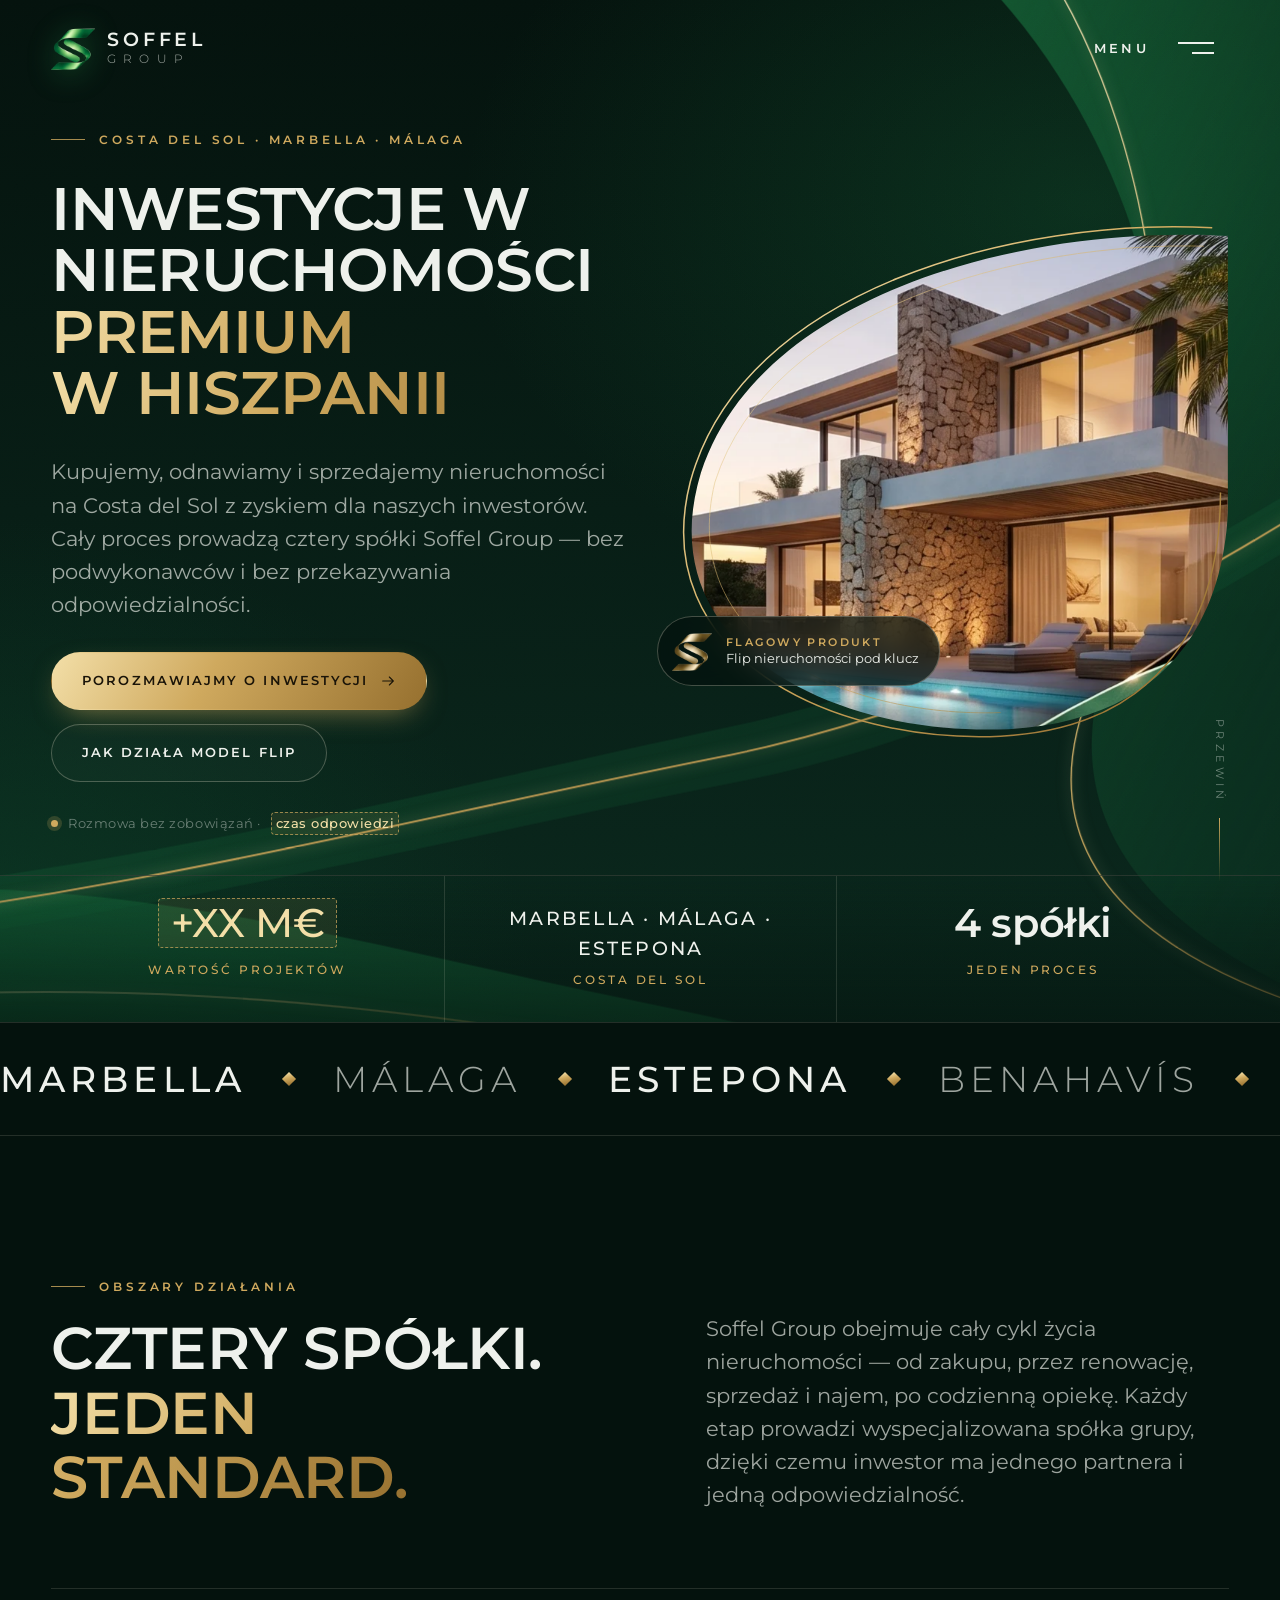
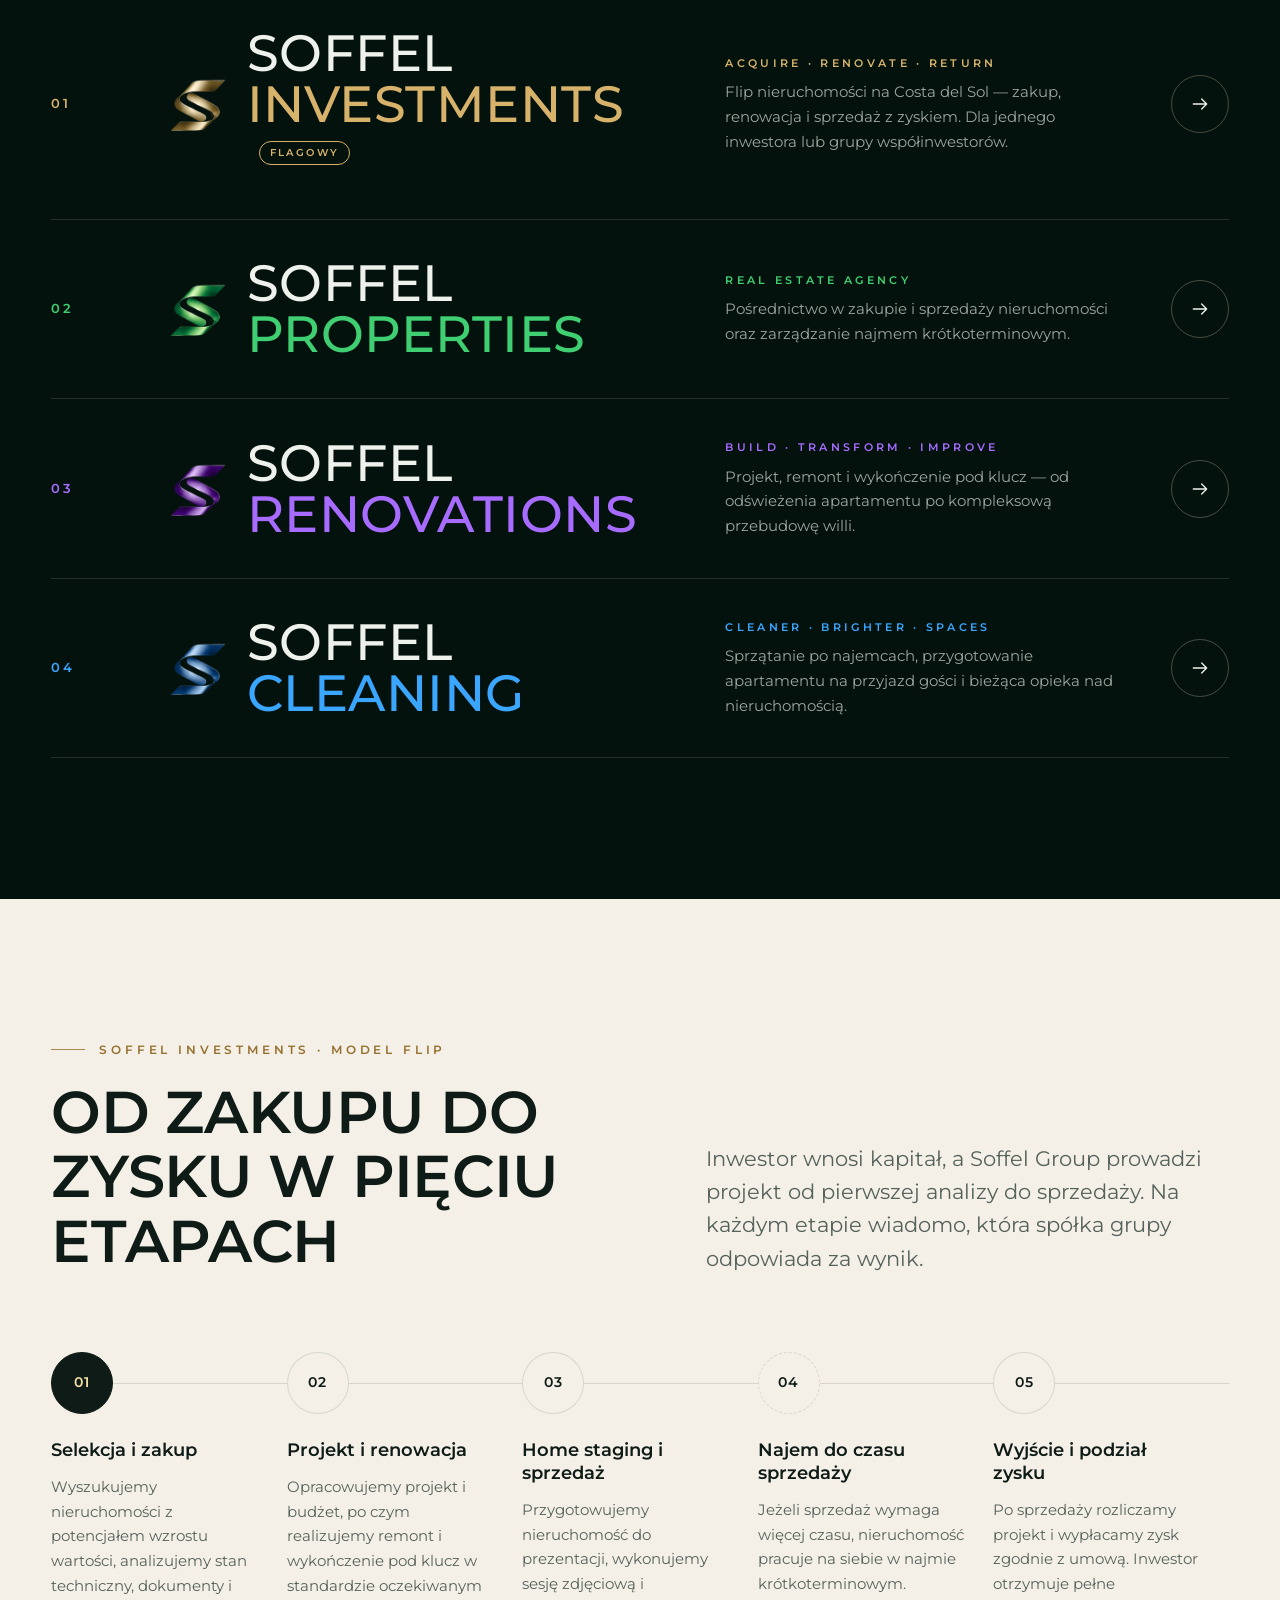
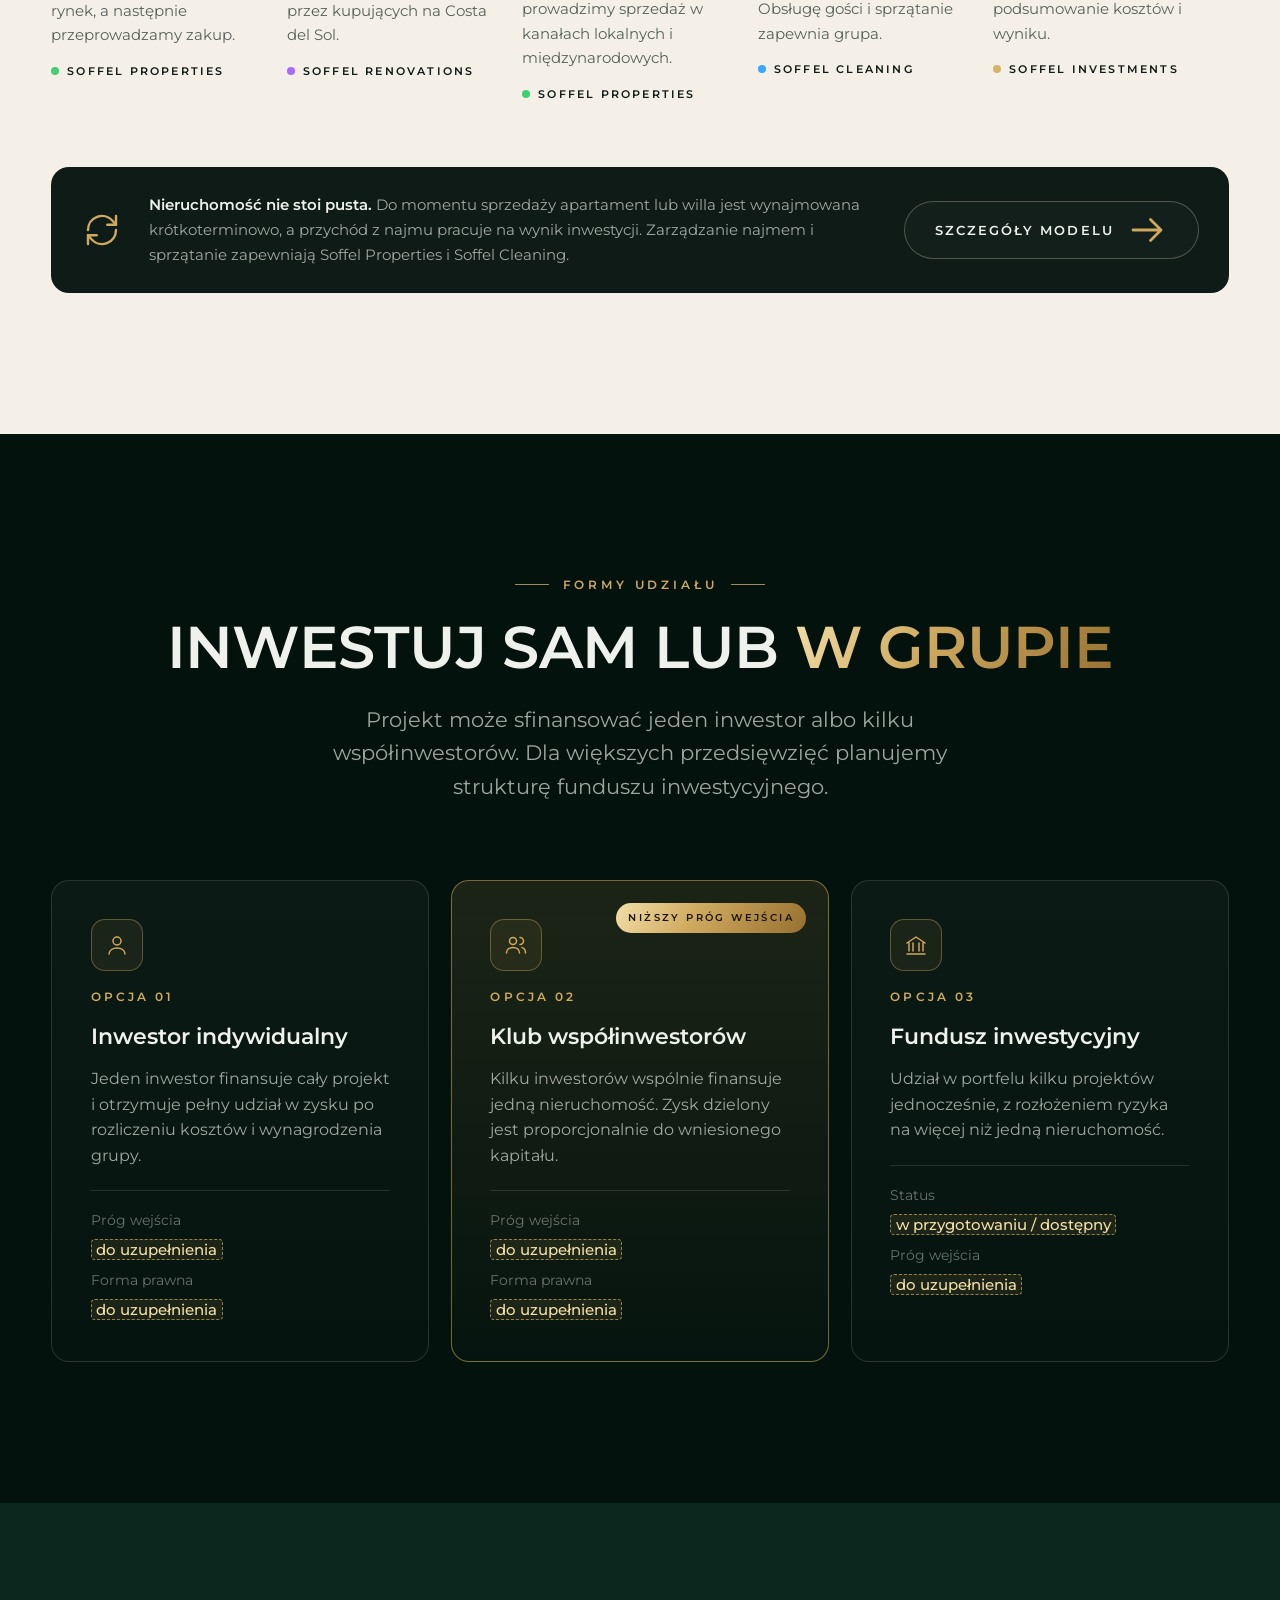
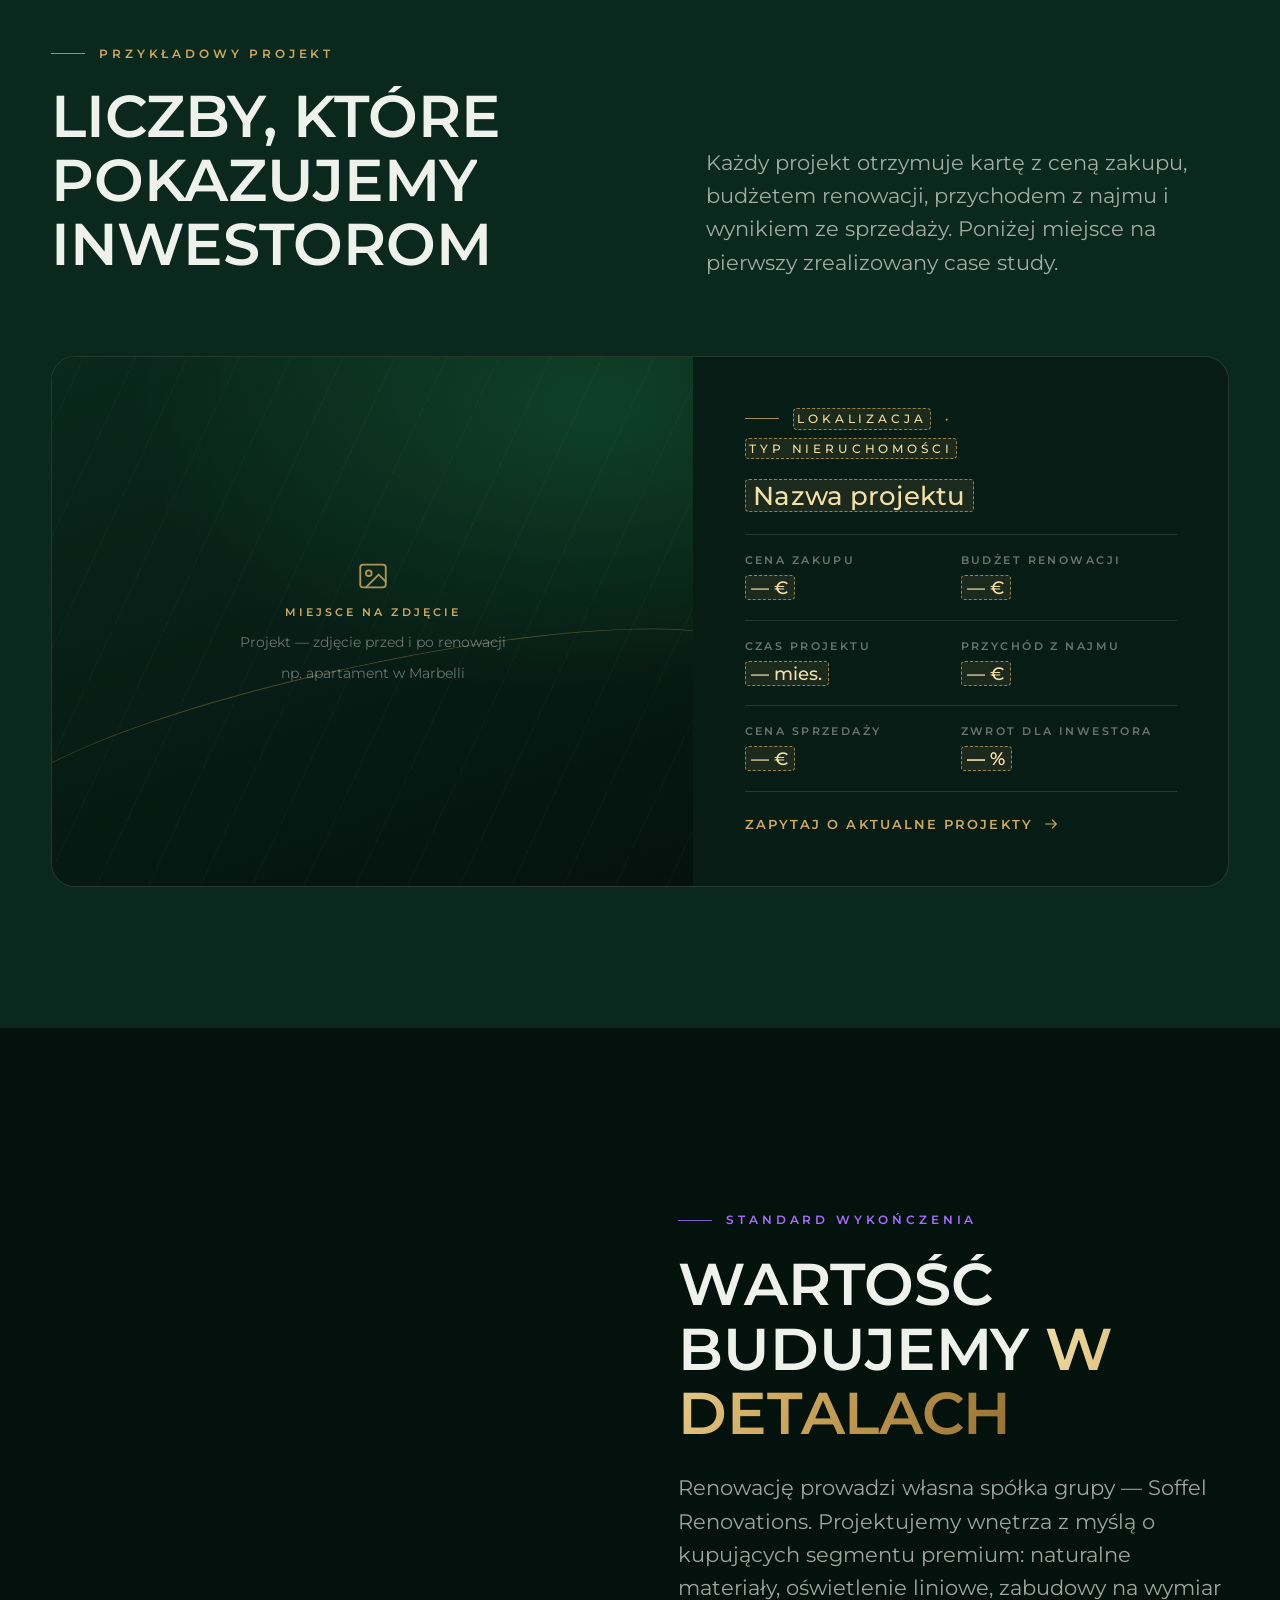
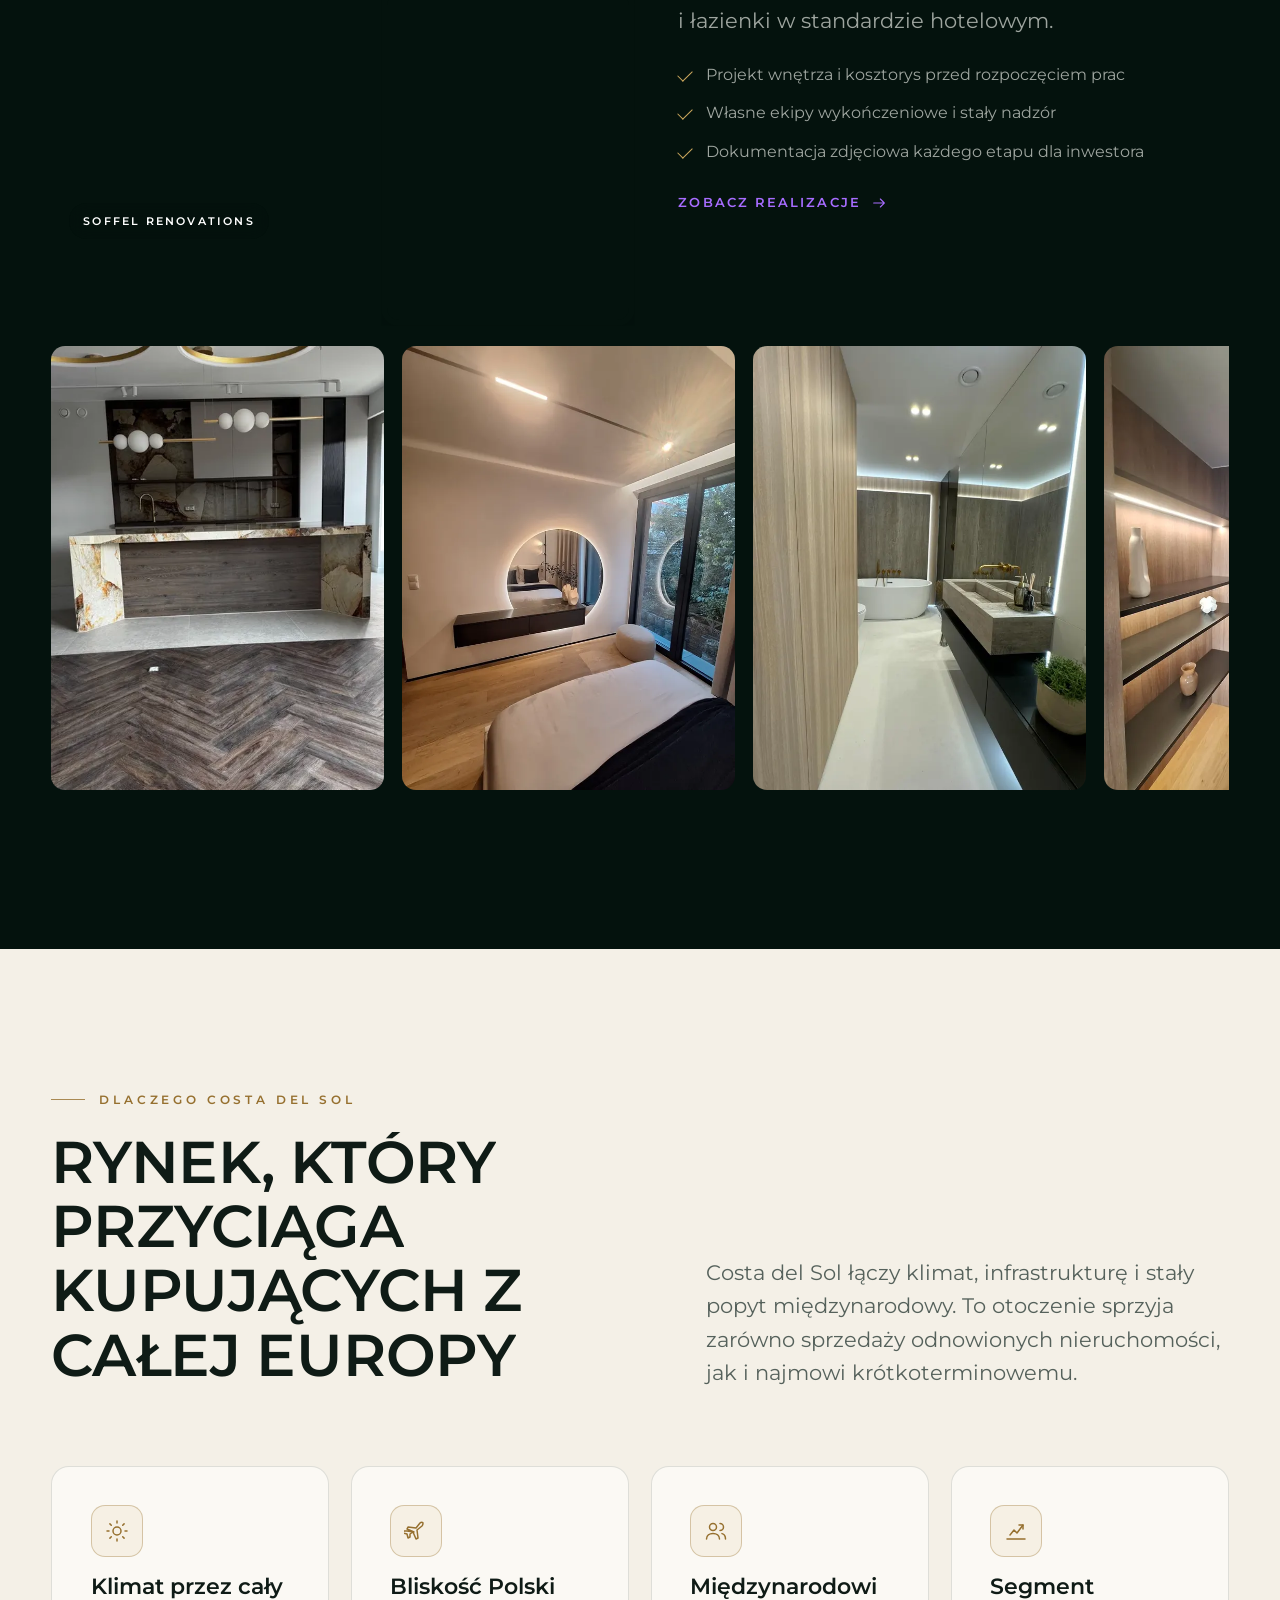
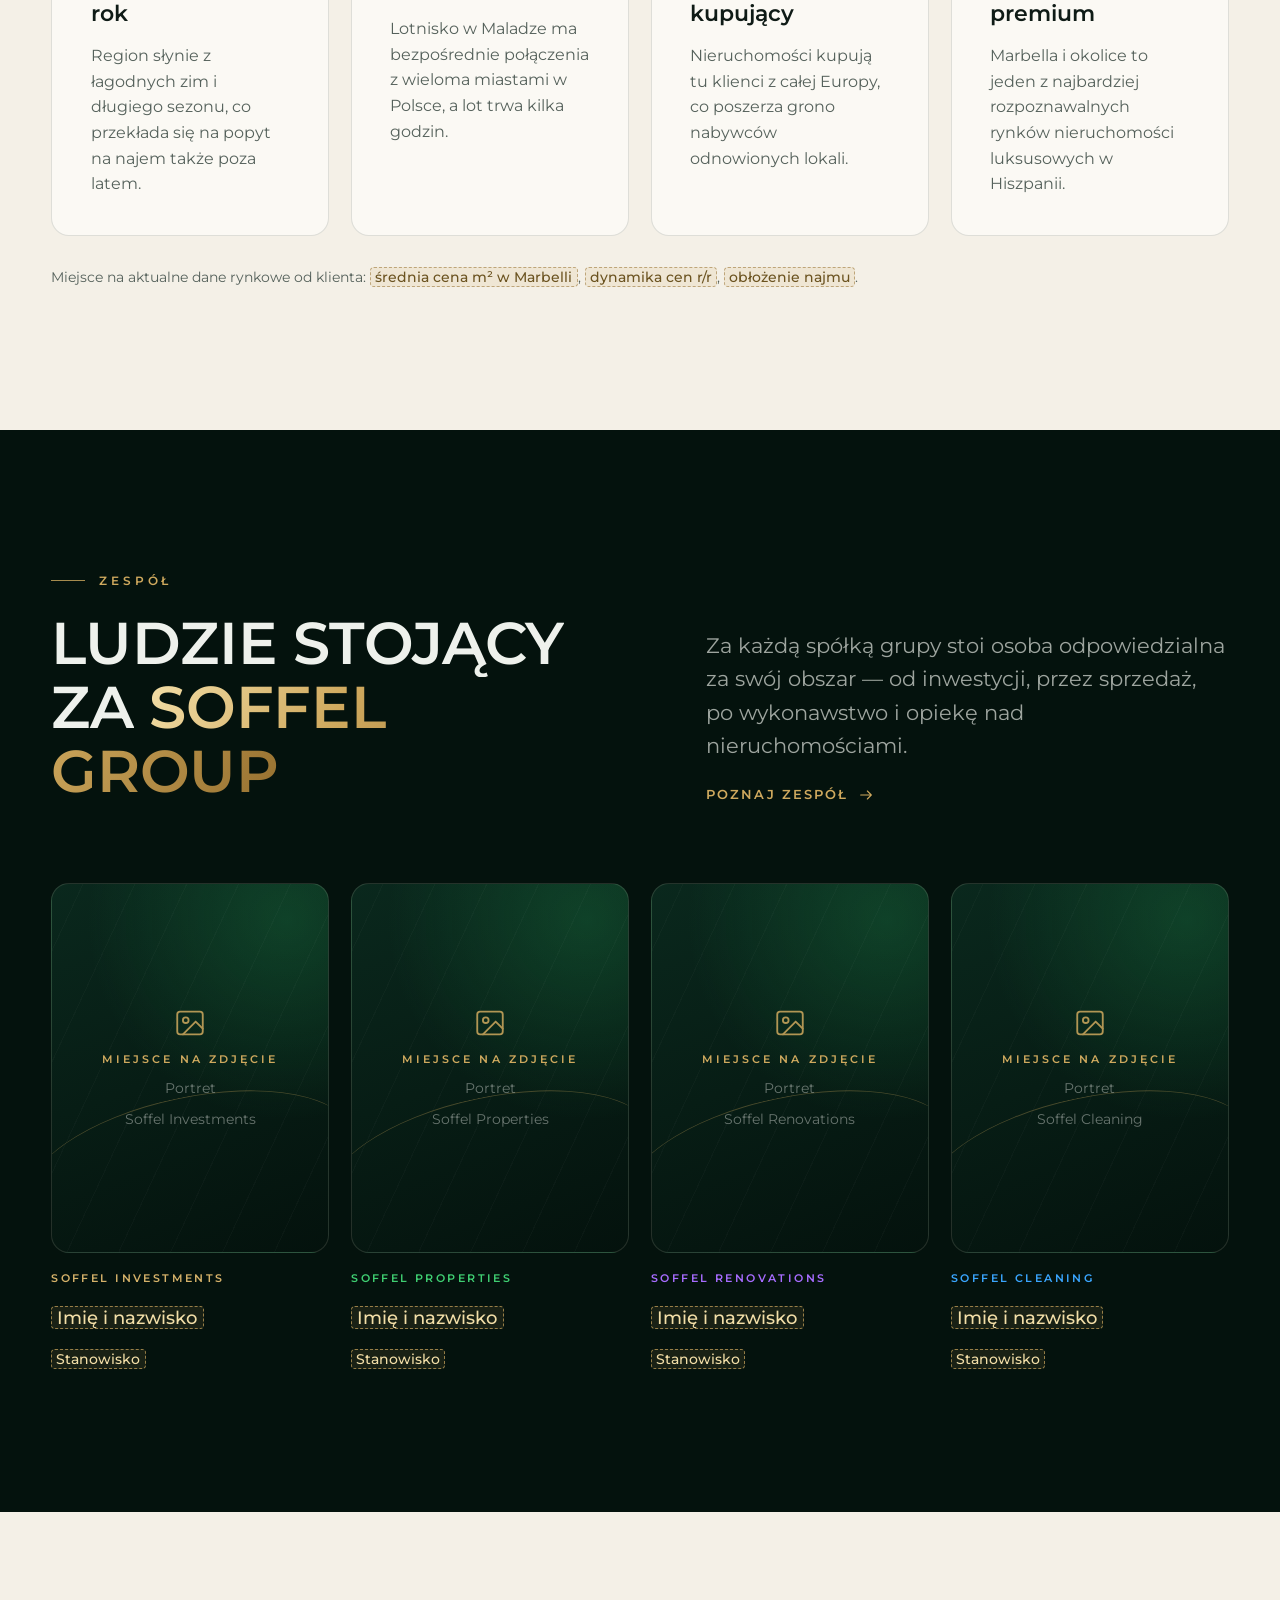
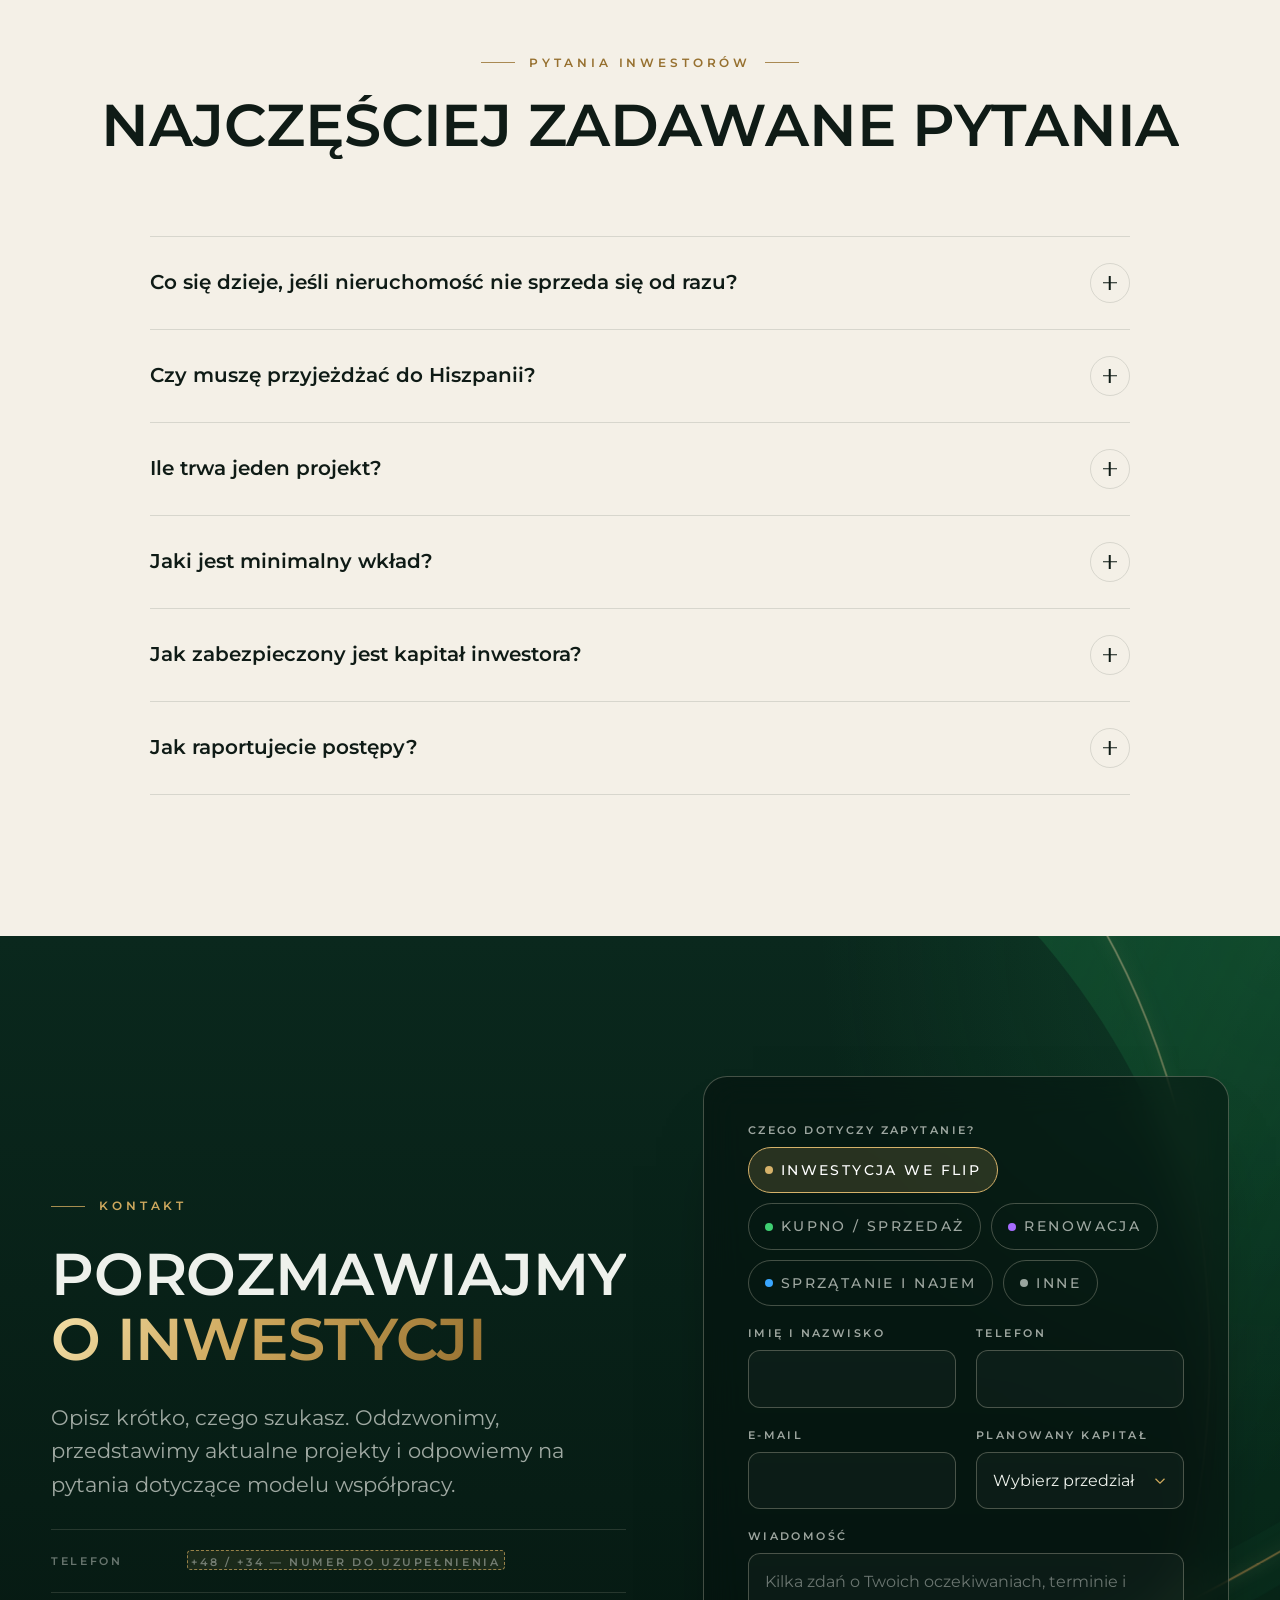
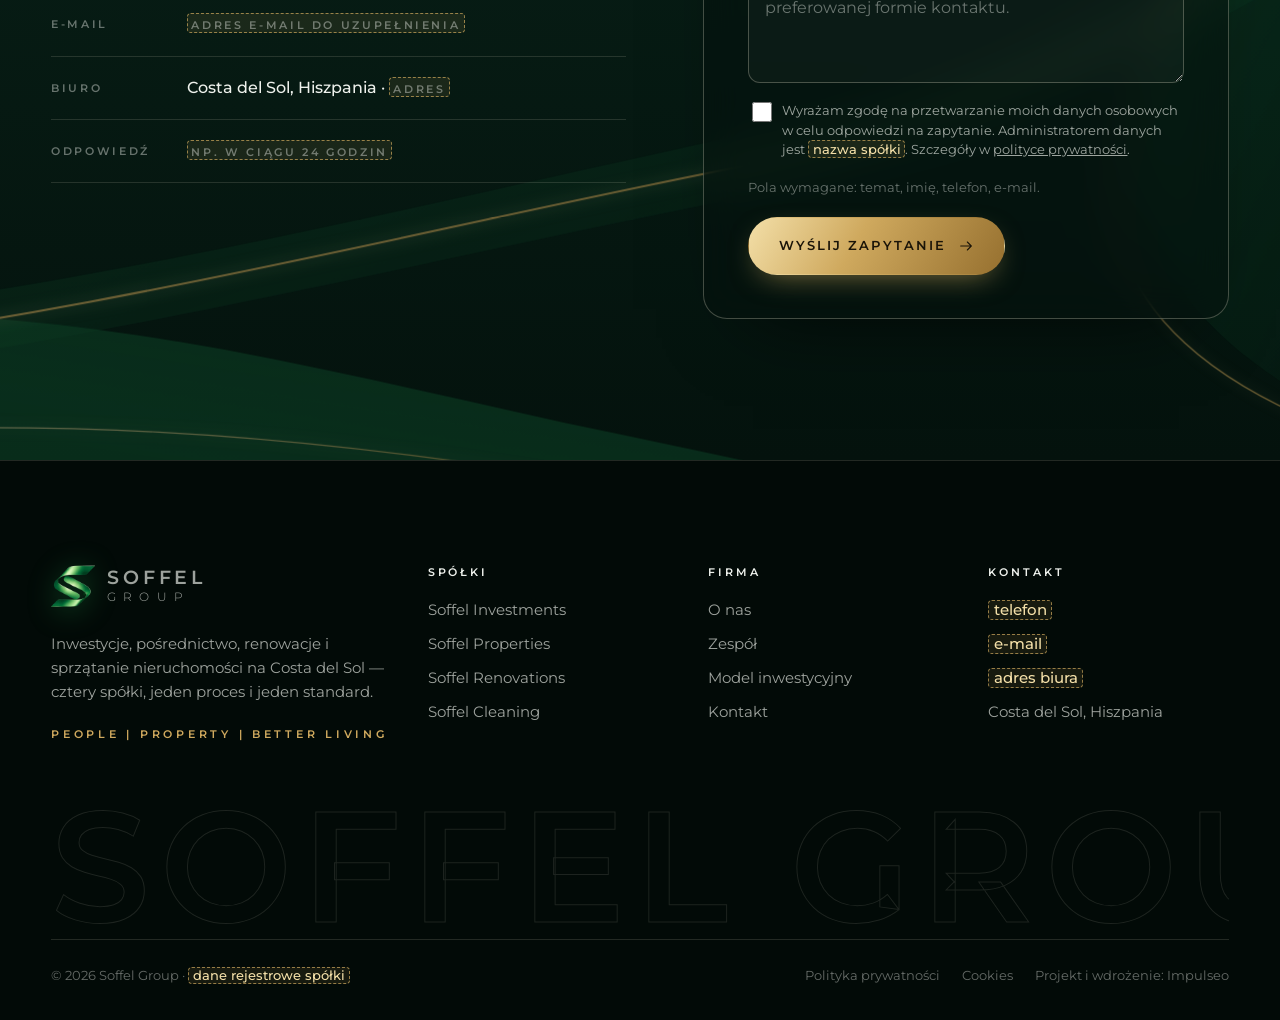
==== commit dbb26aac: "Nawigacja jak na totalestatesconcept: tylko MENU, pełnoekranowe menu z 4 spółkami, linkami, kontakte" ====
--- a/index.html
+++ b/index.html
@@ -21,7 +21,7 @@
 <link rel="preconnect" href="https://fonts.googleapis.com">
 <link rel="preconnect" href="https://fonts.gstatic.com" crossorigin>
 <link href="https://fonts.googleapis.com/css2?family=Montserrat:wght@300;400;500;600;700&display=swap" rel="stylesheet">
-<link rel="stylesheet" href="assets/styles.css?v=e88ab7b4">
+<link rel="stylesheet" href="assets/styles.css?v=a3c34a5b">
 <script type="application/ld+json">{"@context": "https://schema.org", "@type": "RealEstateAgent", "name": "Soffel Group", "slogan": "People | Property | Better Living", "url": "https://impulseo-pl.github.io/soffel-group/", "logo": "https://impulseo-pl.github.io/soffel-group/img/s-green.png", "areaServed": ["Costa del Sol", "Marbella", "Málaga"], "address": {"@type": "PostalAddress", "addressRegion": "Andalucía", "addressCountry": "ES"}, "subOrganization": [{"@type": "Organization", "name": "Soffel Investments"}, {"@type": "Organization", "name": "Soffel Properties"}, {"@type": "Organization", "name": "Soffel Renovations"}, {"@type": "Organization", "name": "Soffel Cleaning"}]}</script>
 </head>
 <body data-div="group">
@@ -36,18 +36,21 @@
       <img src="img/s-green.webp" alt="" width="44" height="44">
       <span class="brand-t"><b>SOFFEL</b><i>GROUP</i></span>
     </a>
-    <nav class="nav" aria-label="Główna nawigacja">
-      <a class="nl" href="inwestycje.html" style="--c:#d6b26a"><i class="dot"></i>Inwestycje</a><a class="nl" href="nieruchomosci.html" style="--c:#3fcf72"><i class="dot"></i>Nieruchomości</a><a class="nl" href="renowacje.html" style="--c:#a76cff"><i class="dot"></i>Renowacje</a><a class="nl" href="sprzatanie.html" style="--c:#3aa6ff"><i class="dot"></i>Sprzątanie</a><a class="nl" href="o-nas.html">O nas</a>
-      <a class="btn btn-primary btn-sm" href="#kontakt">Umów rozmowę</a>
-      <button class="burger" type="button" aria-expanded="false" aria-controls="menu"><span class="lbl">Menu</span><span class="bars"></span></button>
-    </nav>
+    <button class="burger" type="button" aria-expanded="false" aria-controls="menu">
+      <span class="lbl"><span class="t-open">Menu</span><span class="t-close">Zamknij</span></span><span class="bars"></span>
+    </button>
   </div>
 </header>
-<div class="menu" id="menu">
-  <ol><li><a href="inwestycje.html" style="--c:#d6b26a"><small>01</small>Inwestycje</a></li><li><a href="nieruchomosci.html" style="--c:#3fcf72"><small>02</small>Nieruchomości</a></li><li><a href="renowacje.html" style="--c:#a76cff"><small>03</small>Renowacje</a></li><li><a href="sprzatanie.html" style="--c:#3aa6ff"><small>04</small>Sprzątanie</a></li><li><a href="o-nas.html"><small>05</small>O nas</a></li><li><a href="#kontakt"><small>06</small>Kontakt</a></li></ol>
-  <div class="menu-foot">
-    <a class="btn btn-primary" href="#kontakt">Umów rozmowę <svg viewBox="0 0 24 24" fill="none" stroke="currentColor" stroke-width="1.6" stroke-linecap="round" stroke-linejoin="round"><path d="M4 12h16m-6-6 6 6-6 6"/></svg></a>
-    <span>Costa del Sol · Marbella · Málaga</span>
+<div class="menu" id="menu" aria-hidden="true">
+  <div class="menu-grid">
+    <nav class="menu-main" aria-label="Spółki Soffel Group"><ol><li><a href="inwestycje.html" style="--c:#d6b26a" data-mi="inv"><small>01</small><span>Investments</span></a></li><li><a href="nieruchomosci.html" style="--c:#3fcf72" data-mi="prop"><small>02</small><span>Properties</span></a></li><li><a href="renowacje.html" style="--c:#a76cff" data-mi="reno"><small>03</small><span>Renovations</span></a></li><li><a href="sprzatanie.html" style="--c:#3aa6ff" data-mi="clean"><small>04</small><span>Cleaning</span></a></li></ol></nav>
+    <div class="menu-side">
+      <div><p class="menu-h">Eksploruj</p><ul class="menu-links"><li><a href="index.html">Strona główna</a></li><li><a href="o-nas.html">O nas</a></li><li><a href="o-nas.html#zespol">Zespół</a></li><li><a href="inwestycje.html#model">Model inwestycyjny</a></li><li><a href="#kontakt">Kontakt</a></li></ul></div>
+      <div><p class="menu-h">Kontakt</p><ul class="menu-contact"><li><span class="ph">e-mail</span></li><li><span class="ph">telefon</span></li><li class="muted">Costa del Sol · Marbella · Málaga</li></ul></div>
+    </div>
+    <div class="menu-media" aria-hidden="true">
+      <figure class="frame-c"><img class="on" src="img/hero-villa.webp" alt="" data-mi="group" loading="lazy"><img src="img/hero-villa.webp" alt="" data-mi="inv" loading="lazy"><img src="img/kuchnia-salon.webp" alt="" data-mi="prop" loading="lazy"><img src="img/salon-1.webp" alt="" data-mi="reno" loading="lazy"><img src="img/lazienka-wanna.webp" alt="" data-mi="clean" loading="lazy"><span class="menu-mark"><img src="img/s-gold.webp" alt="" data-mi="inv" loading="lazy"><img src="img/s-green.webp" alt="" data-mi="prop" loading="lazy"><img src="img/s-purple.webp" alt="" data-mi="reno" loading="lazy"><img src="img/s-blue.webp" alt="" data-mi="clean" loading="lazy"></span></figure>
+    </div>
   </div>
 </div>
 <main>
@@ -332,6 +335,6 @@
   </div>
 </footer>
 <div class="lb" role="dialog" aria-modal="true" aria-label="Podgląd zdjęcia"><img alt=""><button class="x" type="button" aria-label="Zamknij"><svg viewBox="0 0 24 24" fill="none" stroke="currentColor" stroke-width="1.6" stroke-linecap="round"><path d="M6 6l12 12M18 6 6 18"/></svg></button><button class="pv" type="button" aria-label="Poprzednie"><svg viewBox="0 0 24 24" fill="none" stroke="currentColor" stroke-width="1.6" stroke-linecap="round" stroke-linejoin="round"><path d="m15 6-6 6 6 6"/></svg></button><button class="nx" type="button" aria-label="Następne"><svg viewBox="0 0 24 24" fill="none" stroke="currentColor" stroke-width="1.6" stroke-linecap="round" stroke-linejoin="round"><path d="m9 6 6 6-6 6"/></svg></button></div>
-<script src="assets/main.js?v=c63f2dec" defer></script>
+<script src="assets/main.js?v=38920b10" defer></script>
 </body>
 </html>
--- a/assets/styles.css
+++ b/assets/styles.css
@@ -194,38 +194,76 @@
 .brand-t b { font-weight: 600; font-size: 19px; letter-spacing: .2em; }
 .brand-t i { font-style: normal; font-weight: 300; font-size: 11.5px; letter-spacing: .62em; color: var(--muted); margin-top: 5px; }
 
-.nav { display: flex; align-items: center; gap: clamp(18px, 2vw, 34px); }
-.nav a.nl {
-  position: relative; font-size: 12.5px; font-weight: 500; letter-spacing: .16em; text-transform: uppercase; color: var(--muted); padding: 8px 0; transition: color .3s;
-}
-.nav a.nl::after { content: ""; position: absolute; left: 0; right: 0; bottom: 0; height: 1px; background: var(--c, var(--acc)); transform: scaleX(0); transform-origin: right; transition: transform .5s var(--ease); }
-.nav a.nl:hover, .nav a.nl.on { color: var(--text); }
-.nav a.nl:hover::after, .nav a.nl.on::after { transform: scaleX(1); transform-origin: left; }
-.nav .dot { display: inline-block; width: 6px; height: 6px; border-radius: 50%; background: var(--c); margin-right: 8px; transform: translateY(-1px); box-shadow: 0 0 10px var(--c); }
-
-.burger { display: none; align-items: center; gap: 12px; background: none; border: 0; cursor: pointer; padding: 8px 0; font-size: 12px; font-weight: 600; letter-spacing: .24em; text-transform: uppercase; }
-.burger .bars { width: 34px; height: 12px; position: relative; }
-.burger .bars::before, .burger .bars::after { content: ""; position: absolute; right: 0; height: 1.5px; background: currentColor; transition: transform .5s var(--ease), width .5s var(--ease), top .5s var(--ease); }
+.burger {
+  position: relative; z-index: 2; display: inline-flex; align-items: center; gap: 14px; background: none; border: 1px solid transparent; cursor: pointer;
+  padding: 10px 4px 10px 14px; border-radius: 999px; font-size: 12.5px; font-weight: 600; letter-spacing: .26em; text-transform: uppercase; color: var(--text);
+  transition: border-color .4s, background .4s;
+}
+.burger:hover { border-color: var(--line-strong); }
+.burger .lbl { display: grid; overflow: hidden; height: 1.2em; line-height: 1.2em; }
+.burger .lbl > span { grid-area: 1 / 1; transition: transform .6s var(--ease); }
+.burger .t-close { transform: translateY(110%); }
+.menu-open .burger .t-open { transform: translateY(-110%); }
+.menu-open .burger .t-close { transform: none; }
+.burger .bars { width: 36px; height: 12px; position: relative; margin-right: 10px; }
+.burger .bars::before, .burger .bars::after { content: ""; position: absolute; right: 0; height: 1.5px; background: currentColor; transition: transform .6s var(--ease), width .6s var(--ease), top .6s var(--ease); }
 .burger .bars::before { top: 0; width: 100%; }
-.burger .bars::after { top: 10px; width: 60%; }
-.menu-open .burger .bars::before { top: 5px; transform: rotate(45deg); }
-.menu-open .burger .bars::after { top: 5px; width: 100%; transform: rotate(-45deg); }
+.burger .bars::after { top: 10px; width: 62%; }
+.burger:hover .bars::after { width: 100%; }
+.menu-open .burger .bars::before { top: 5px; width: 26px; transform: rotate(45deg); }
+.menu-open .burger .bars::after { top: 5px; width: 26px; transform: rotate(-45deg); }
+.menu-open .site-header { background: transparent; border-bottom-color: transparent; backdrop-filter: none; -webkit-backdrop-filter: none; transform: none; }
 
 .menu {
-  position: fixed; inset: 0; z-index: 90; background: var(--deep); padding: 120px var(--gut) 40px;
-  display: flex; flex-direction: column; justify-content: space-between; overflow-y: auto;
-  clip-path: inset(0 0 100% 0); transition: clip-path .8s var(--ease-io); visibility: hidden;
-}
-.menu-open .menu { clip-path: inset(0 0 0 0); visibility: visible; }
-.menu ol { display: grid; }
-.menu li { border-bottom: 1px solid var(--line); overflow: hidden; }
-.menu li a { display: flex; align-items: baseline; gap: 18px; padding: 16px 0; font-size: clamp(1.7rem, 1.2rem + 3vw, 2.6rem); font-weight: 500; text-transform: uppercase; letter-spacing: .01em; transform: translateY(100%); transition: transform .8s var(--ease), color .3s; }
-.menu li a small { font-size: 12px; color: var(--c, var(--acc)); letter-spacing: .2em; font-weight: 600; }
-.menu-open .menu li a { transform: none; }
-.menu-open .menu li:nth-child(2) a { transition-delay: .05s; } .menu-open .menu li:nth-child(3) a { transition-delay: .1s; }
-.menu-open .menu li:nth-child(4) a { transition-delay: .15s; } .menu-open .menu li:nth-child(5) a { transition-delay: .2s; }
-.menu-open .menu li:nth-child(6) a { transition-delay: .25s; }
-.menu .menu-foot { display: grid; gap: 18px; margin-top: 36px; color: var(--muted); font-size: 14px; }
+  position: fixed; inset: 0; z-index: 90; background: #030a07; overflow-y: auto; overscroll-behavior: contain;
+  clip-path: inset(0 0 100% 0); visibility: hidden; transition: clip-path .9s var(--ease-io), visibility 0s linear .9s;
+}
+.menu-open .menu { clip-path: inset(0 0 0 0); visibility: visible; transition: clip-path .9s var(--ease-io), visibility 0s; }
+.menu-grid { min-height: 100%; display: grid; grid-template-columns: minmax(0, 1.25fr) minmax(0, .8fr) minmax(0, 1fr); }
+.menu-main { display: flex; align-items: center; padding: 0 clamp(24px, 3vw, 50px) 0 clamp(56px, 6vw, 100px); border-right: 1px solid var(--line); margin-block: 130px 60px; padding-block: 0; }
+.menu-main ol { display: grid; gap: clamp(4px, 1vh, 14px); }
+.menu-main li { clip-path: inset(0 -200px 0 -200px); }
+.menu-main a {
+  position: relative; display: inline-flex; align-items: flex-start; gap: 16px;
+  font-size: clamp(2rem, .6rem + 2.7vw, 4.4rem); font-weight: 600; line-height: 1.12; text-transform: uppercase; letter-spacing: -.01em;
+  transform: translateY(105%); transition: transform 1s var(--ease), color .4s;
+}
+.menu-main a small { position: absolute; right: 100%; top: .55em; margin-right: 14px; font-size: 11px; font-weight: 600; letter-spacing: .16em; color: var(--c); opacity: 0; transform: translateX(-8px); transition: opacity .4s, transform .5s var(--ease); }
+.menu-main a span { background: linear-gradient(90deg, var(--c), var(--c)) left 92% / 0 2px no-repeat; transition: background-size .7s var(--ease); padding-bottom: .04em; }
+.menu-main a:hover, .menu-main a:focus-visible, .menu-main a[aria-current] { color: var(--c); }
+.menu-main a:hover small, .menu-main a:focus-visible small, .menu-main a[aria-current] small { opacity: 1; transform: none; }
+.menu-main a:hover span { background-size: 100% 2px; }
+.menu-main ol:hover a:not(:hover) { color: rgba(238,241,236,.35); }
+.menu-open .menu-main a { transform: none; }
+.menu-open .menu-main li:nth-child(1) a { transition-delay: .25s, 0s; }
+.menu-open .menu-main li:nth-child(2) a { transition-delay: .32s, 0s; }
+.menu-open .menu-main li:nth-child(3) a { transition-delay: .39s, 0s; }
+.menu-open .menu-main li:nth-child(4) a { transition-delay: .46s, 0s; }
+
+.menu-side { display: grid; align-content: center; gap: 56px; padding: 130px clamp(24px, 3vw, 50px) 60px clamp(24px, 3vw, 50px); }
+.menu-side > div { opacity: 0; transform: translateY(20px); transition: opacity .8s var(--ease), transform .8s var(--ease); }
+.menu-open .menu-side > div { opacity: 1; transform: none; transition-delay: .45s; }
+.menu-open .menu-side > div + div { transition-delay: .55s; }
+.menu-h { font-size: 13px; font-weight: 600; letter-spacing: .32em; text-transform: uppercase; color: var(--gold); margin-bottom: 26px; }
+.menu-links { display: grid; gap: 14px; padding-left: 16px; }
+.menu-links a { font-size: 17px; font-weight: 300; letter-spacing: .03em; color: var(--muted); display: inline-flex; align-items: center; gap: 10px; transition: color .3s, transform .5s var(--ease); }
+.menu-links a::before { content: ""; width: 0; height: 1px; background: var(--gold); transition: width .5s var(--ease); }
+.menu-links a:hover { color: var(--text); }
+.menu-links a:hover::before { width: 18px; }
+.menu-contact { display: grid; gap: 16px; font-size: 18px; }
+.menu-contact .muted { font-size: 14px; }
+
+.menu-media { position: relative; display: flex; align-items: center; justify-content: center; padding: 130px clamp(24px, 3vw, 50px) 60px; background: #050f0b; }
+.frame-c { position: relative; width: 100%; max-width: 520px; aspect-ratio: 7 / 8; padding: 12px; border: 1px solid var(--line); opacity: 0; transform: scale(.96); transition: opacity 1s var(--ease), transform 1.2s var(--ease); }
+.menu-open .frame-c { opacity: 1; transform: none; transition-delay: .35s; }
+.frame-c::before, .frame-c::after { content: ""; position: absolute; width: 22px; height: 22px; border: 0 solid var(--gold-1); }
+.frame-c::before { left: -1px; top: -1px; border-left-width: 1.5px; border-top-width: 1.5px; }
+.frame-c::after { right: -1px; bottom: -1px; border-right-width: 1.5px; border-bottom-width: 1.5px; }
+.frame-c > img { position: absolute; inset: 12px; width: calc(100% - 24px); height: calc(100% - 24px); object-fit: cover; opacity: 0; transform: scale(1.06); transition: opacity .7s var(--ease), transform 1.4s var(--ease); }
+.frame-c > img.on { opacity: 1; transform: none; }
+.menu-mark { position: absolute; right: 30px; bottom: 30px; width: 74px; height: 74px; display: grid; }
+.menu-mark img { grid-area: 1 / 1; width: 100%; height: 100%; object-fit: contain; opacity: 0; transform: rotate(-20deg) scale(.7); transition: opacity .5s, transform .8s var(--ease); filter: drop-shadow(0 10px 24px rgba(0,0,0,.6)); }
+.menu-mark img.on { opacity: 1; transform: none; }
 .menu-open { overflow: hidden; }
 
 /* ---------- sekcje ---------- */
@@ -625,9 +663,8 @@
 
 /* ---------- responsywność ---------- */
 @media (max-width: 1180px) {
-  .nav .nl { display: none; }
-  .burger { display: inline-flex; }
-  .nav .btn { display: none; }
+  .menu-grid { grid-template-columns: minmax(0, 1.2fr) minmax(0, .8fr); }
+  .menu-media { display: none; }
   .div-row { grid-template-columns: 60px 1fr 58px; }
   .div-row .ds { grid-column: 2 / 3; grid-row: 2; }
   .div-row .go { grid-row: 1; grid-column: 3; }
@@ -637,7 +674,6 @@
   .cards.c4 { grid-template-columns: repeat(2, 1fr); }
   .foot-top { grid-template-columns: 1fr 1fr; }
 }
-@media (min-width: 1181px) { .burger { display: none; } .menu { display: none; } }
 @media (max-width: 900px) {
   .hero-grid, .hero.sub .hero-grid { grid-template-columns: 1fr; padding-top: 118px; }
   .hero-visual { max-width: 560px; justify-self: center; order: -1; margin-bottom: -10px; }
@@ -645,6 +681,12 @@
   .hero-badge { left: 0; bottom: 4%; }
   .scroll-cue { display: none; }
   .hero-stats .wrap { grid-template-columns: 1fr; }
+  .menu-grid { grid-template-columns: 1fr; align-content: start; }
+  .menu-main { border-right: 0; border-bottom: 1px solid var(--line); margin: 0 var(--gut); padding: 120px 0 34px; }
+  .menu-side { padding: 34px var(--gut) 50px; gap: 34px; align-content: start; }
+  .menu-h { margin-bottom: 16px; }
+  .menu-links { padding-left: 0; }
+  .menu-main a small { display: none; }
   .hero-stats .st { border-left: 0; border-top: 1px solid var(--line); padding: 20px 0; }
   .hero-stats .st:first-child { border-top: 0; }
   .sec-head.split { grid-template-columns: 1fr; }
@@ -673,6 +715,7 @@
   .brand-t b { font-size: 16px; }
   .brand-t i { font-size: 10px; }
   .burger .lbl { display: none; }
+  .burger { padding: 10px 0; }
   .form { grid-template-columns: 1fr; }
   .model { grid-template-columns: 1fr; }
   .step { padding-right: 0; }
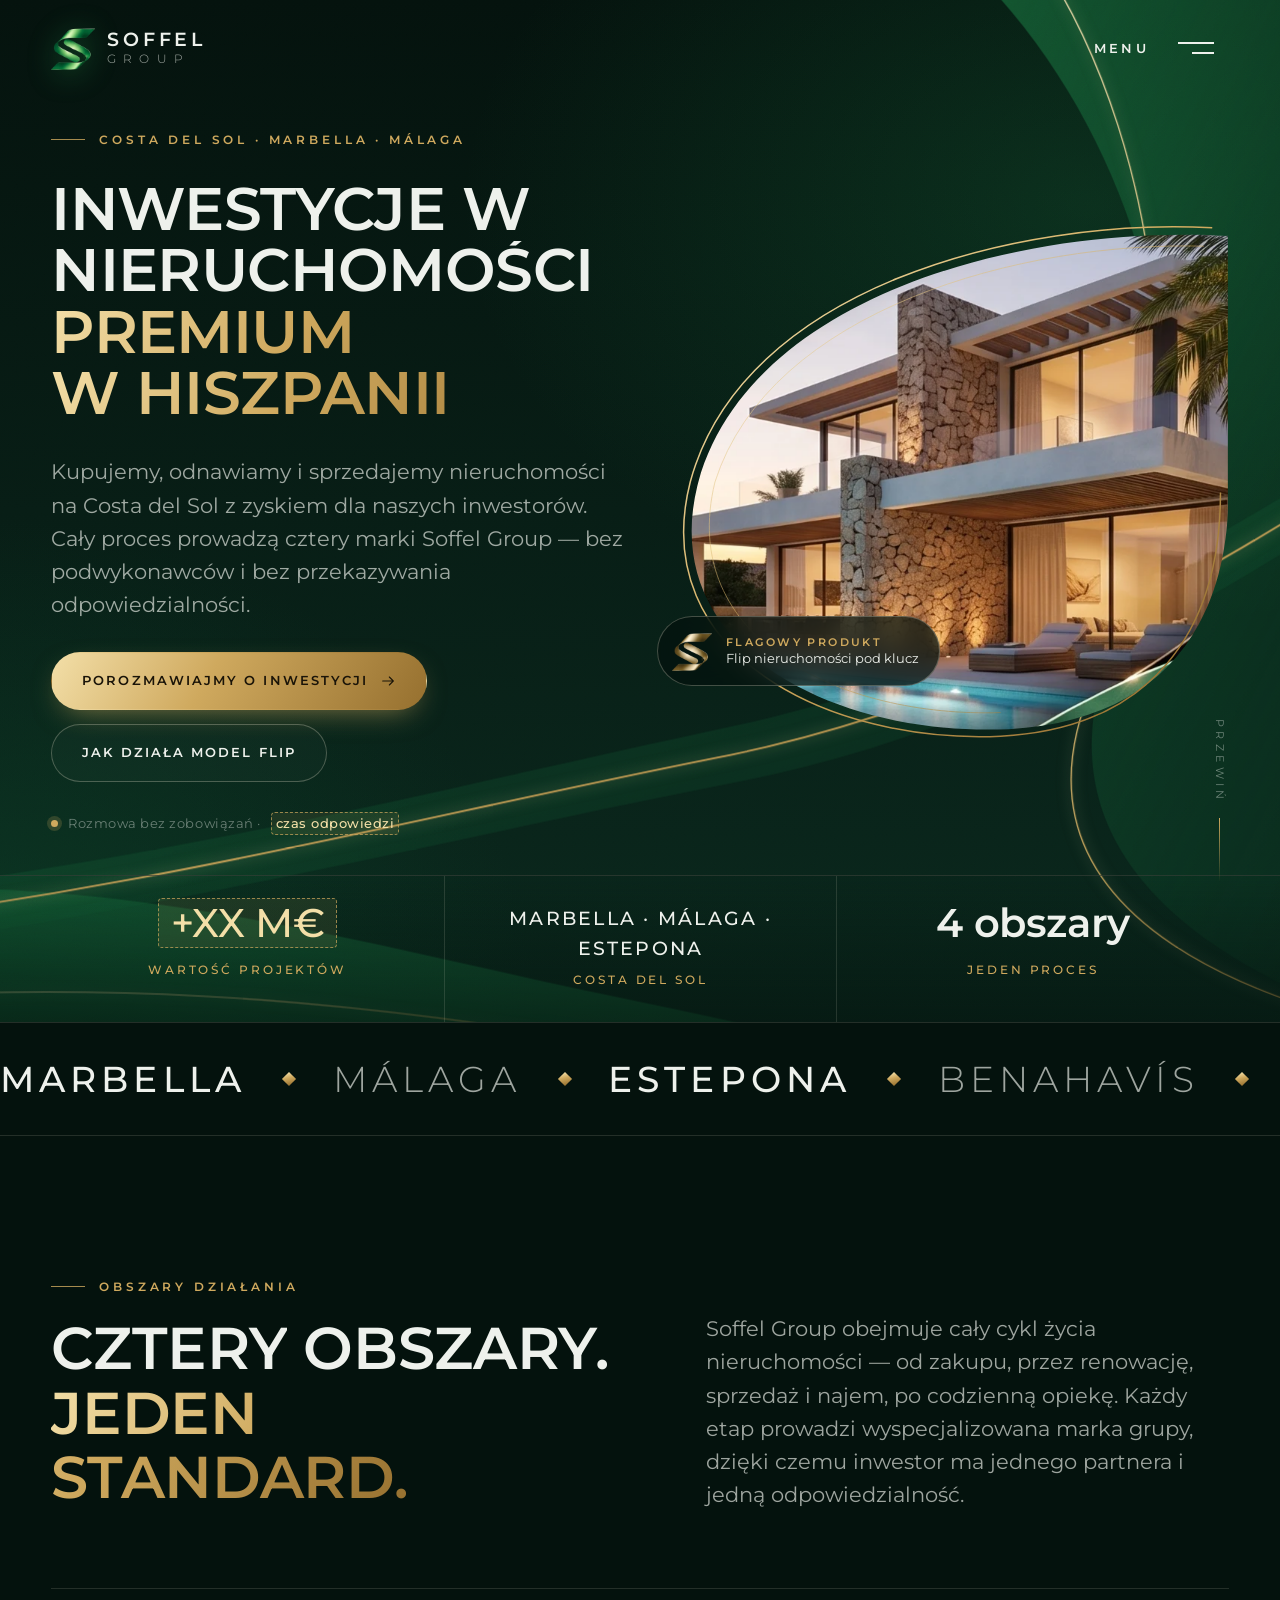
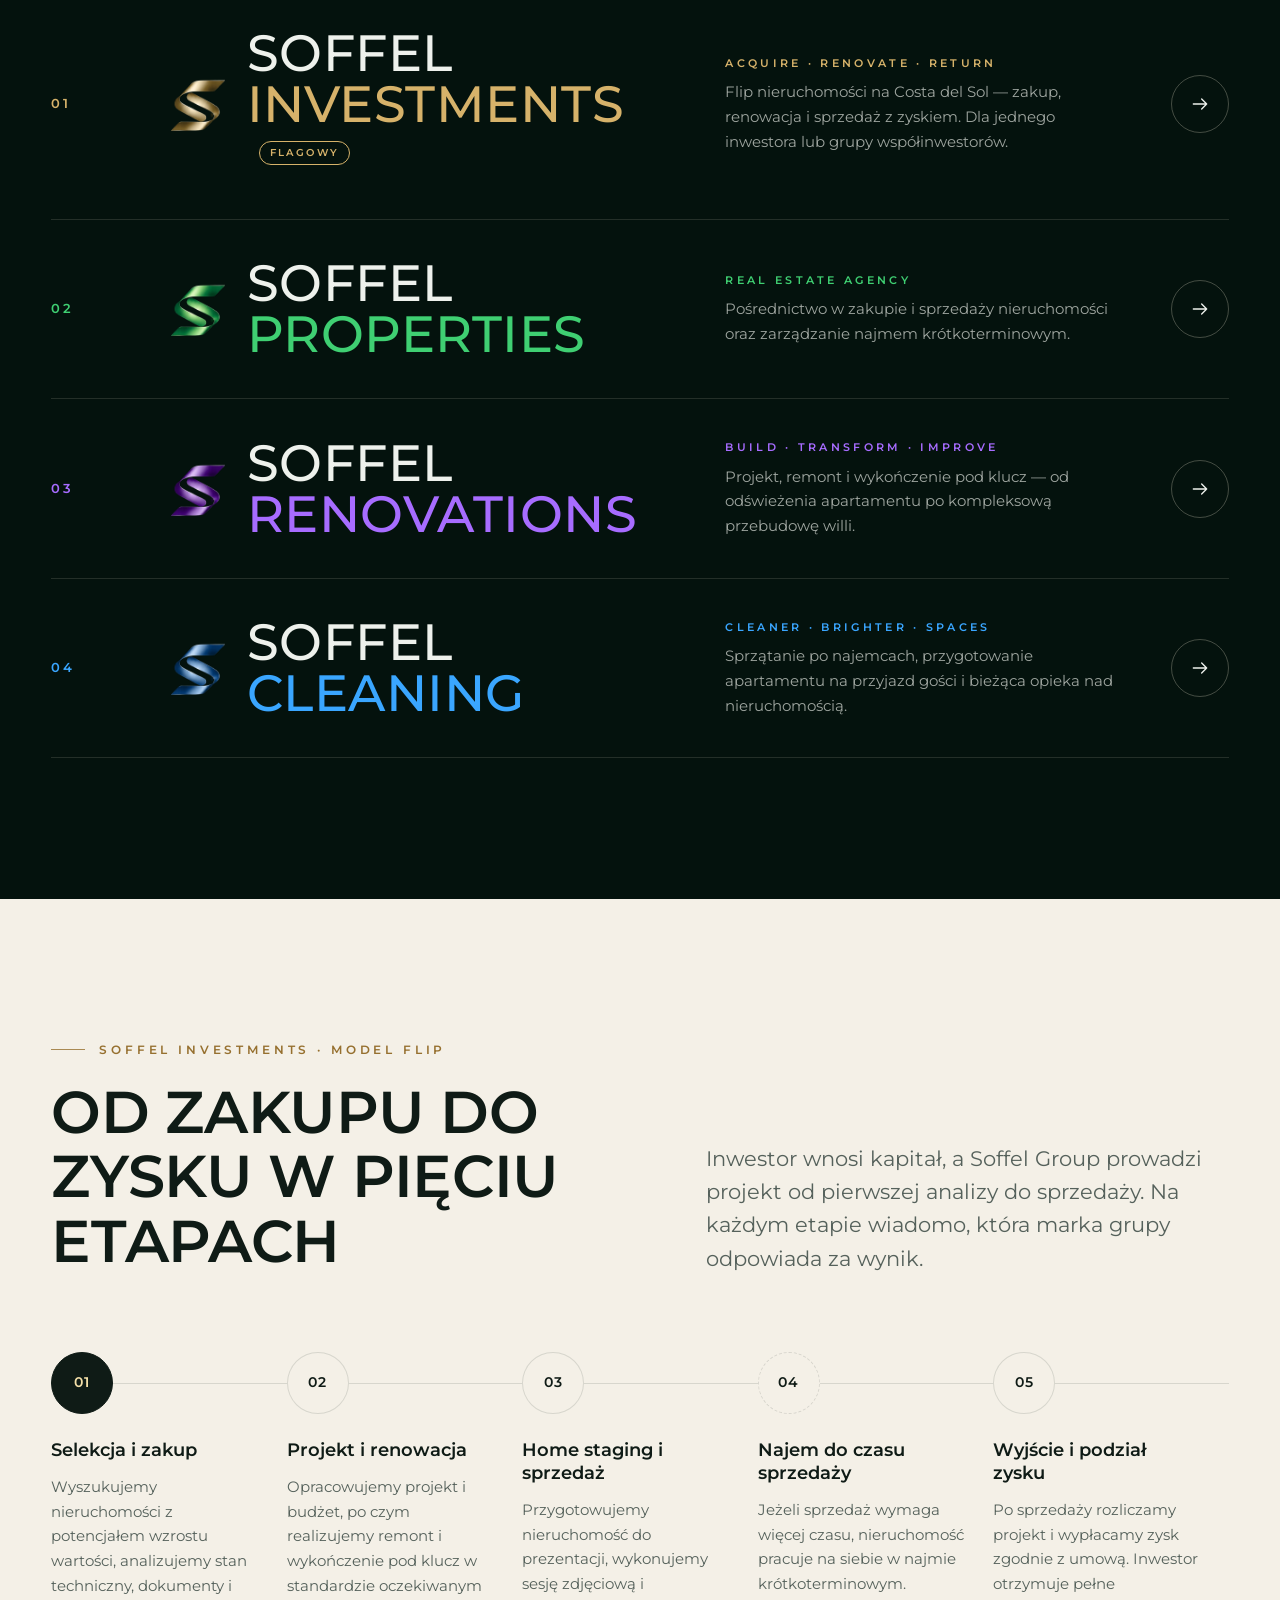
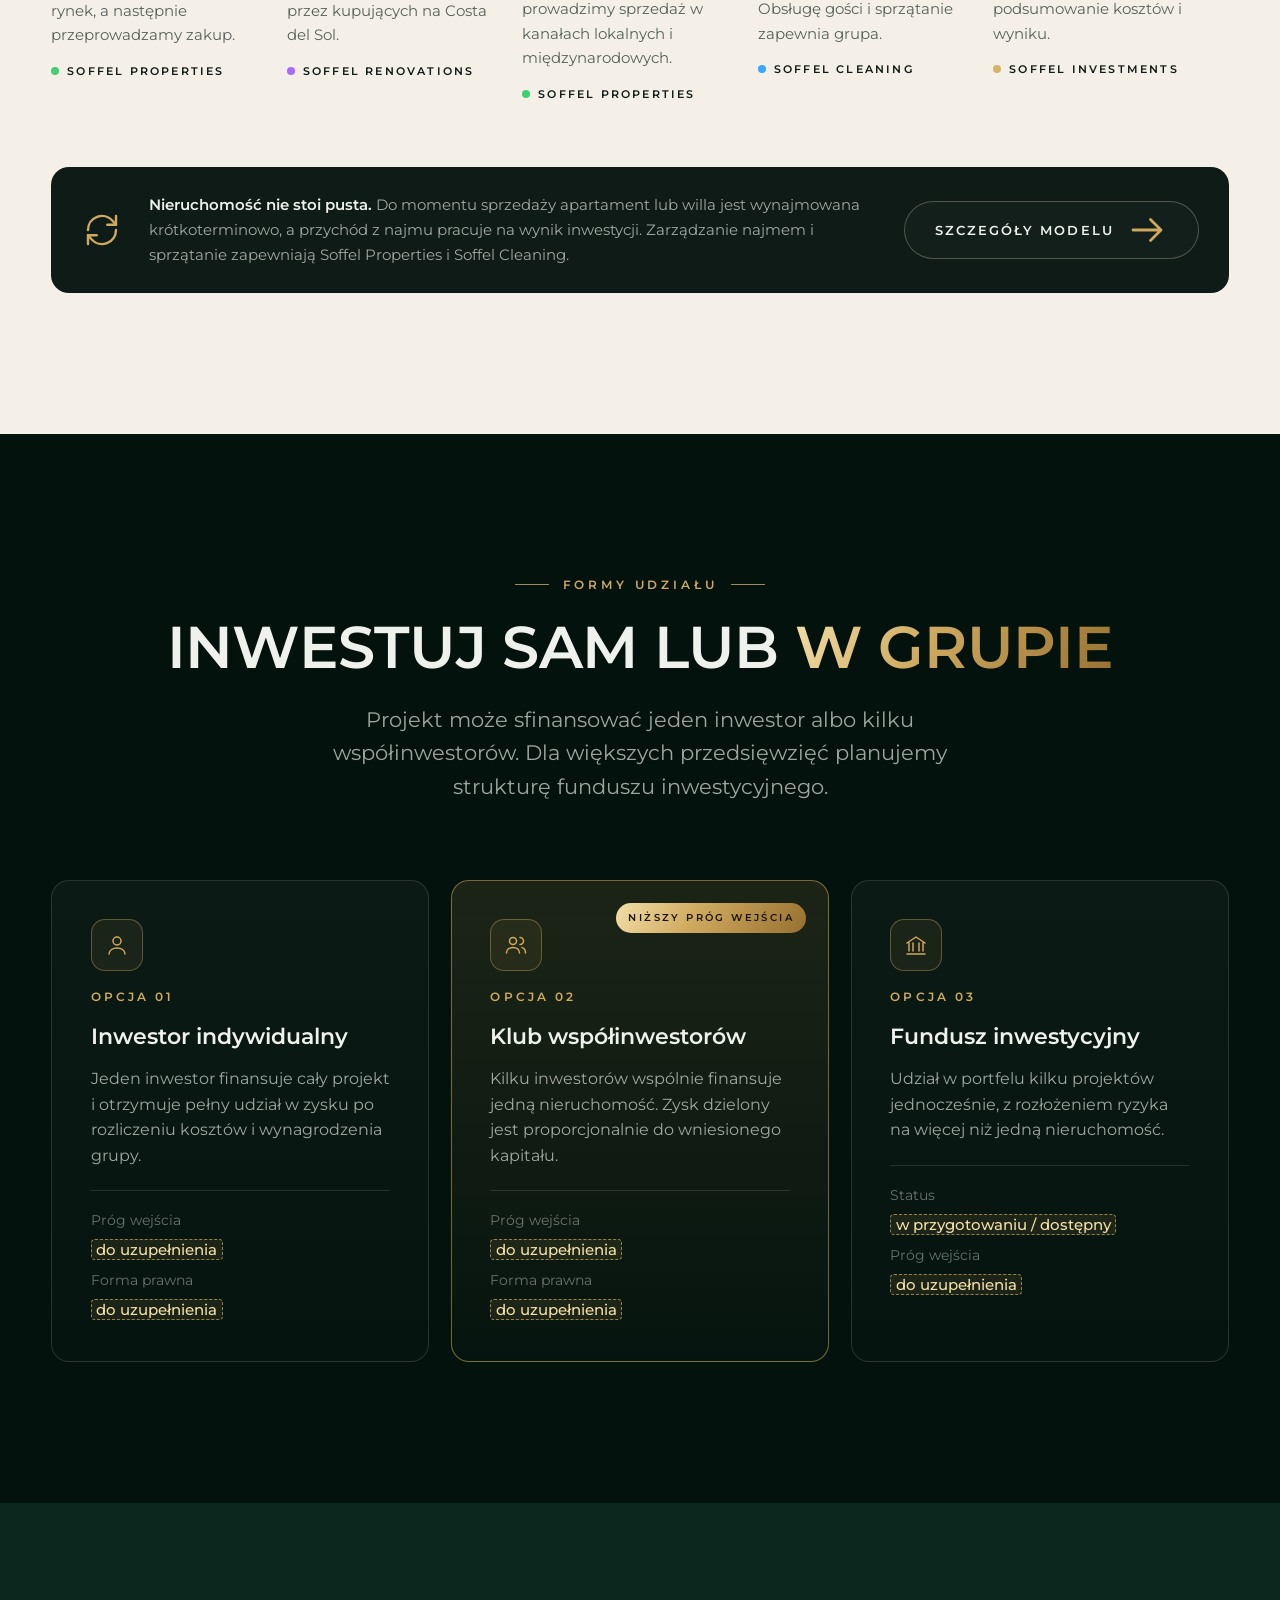
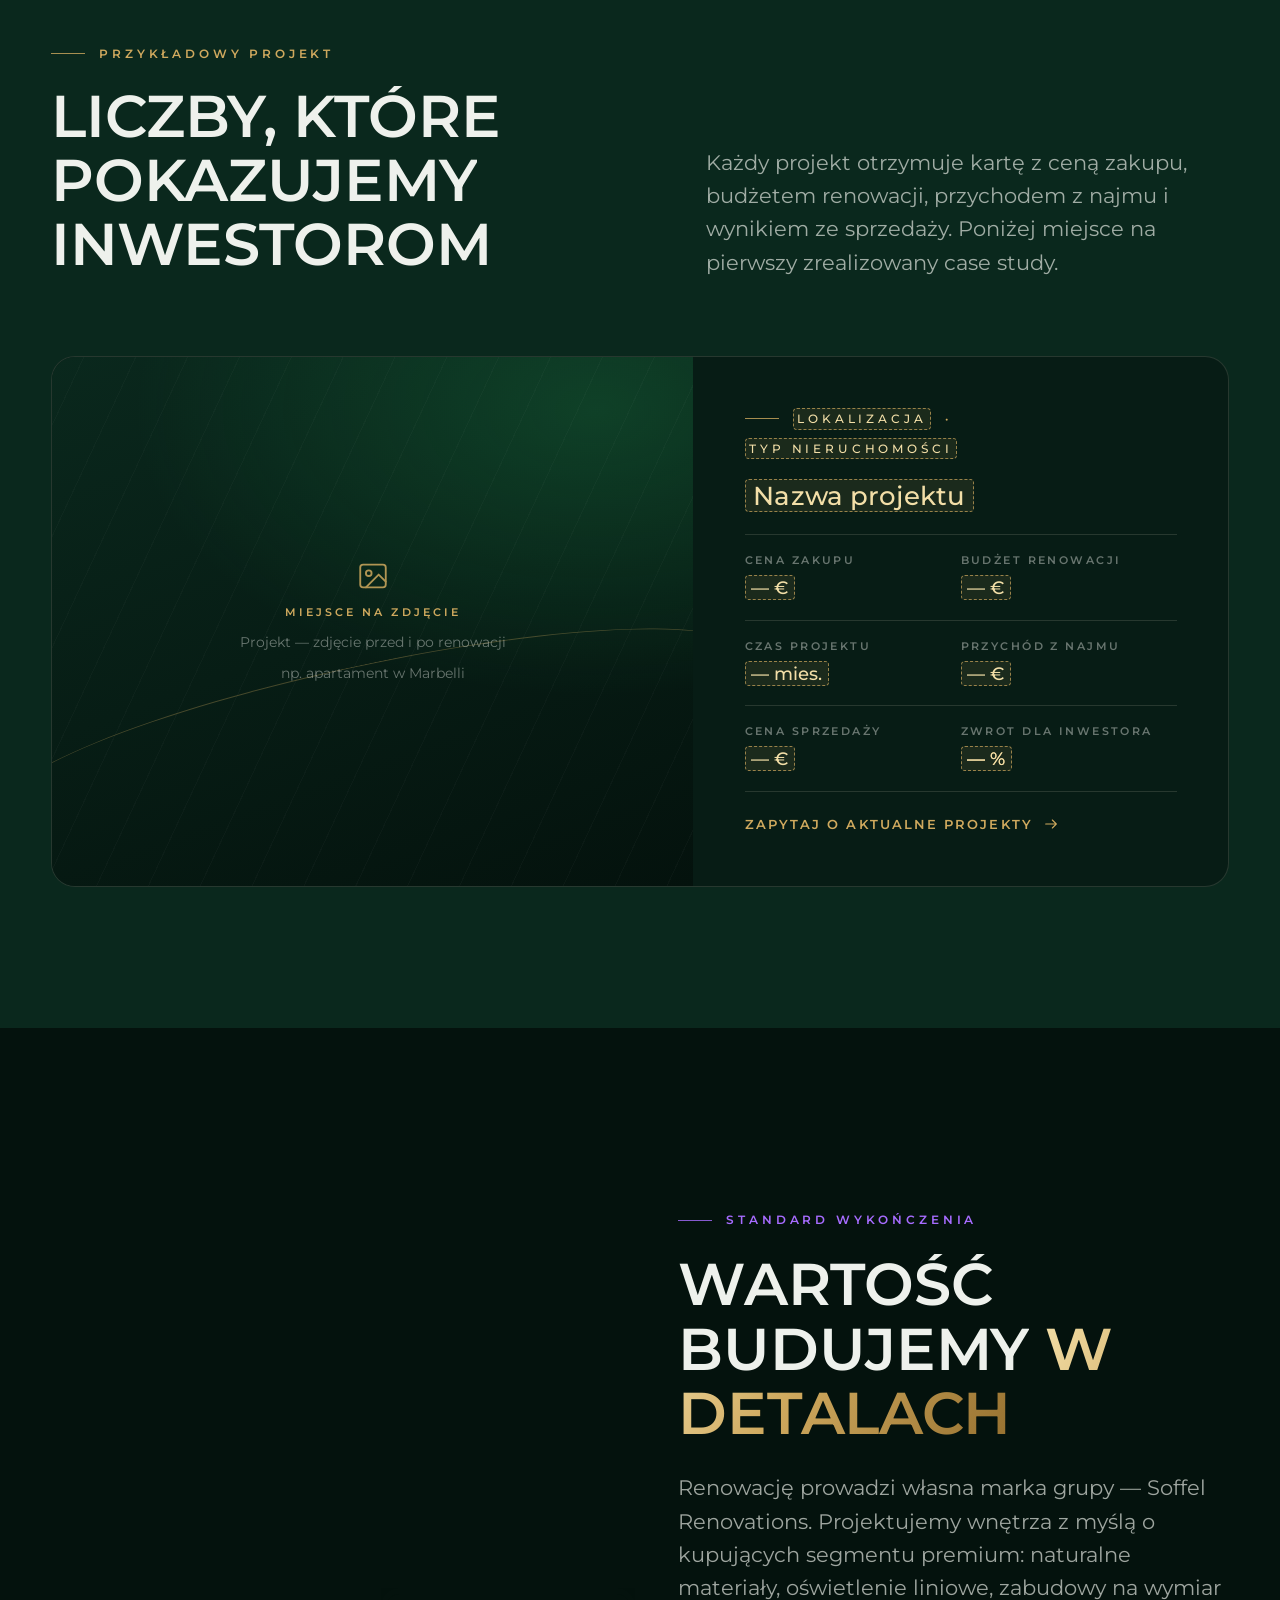
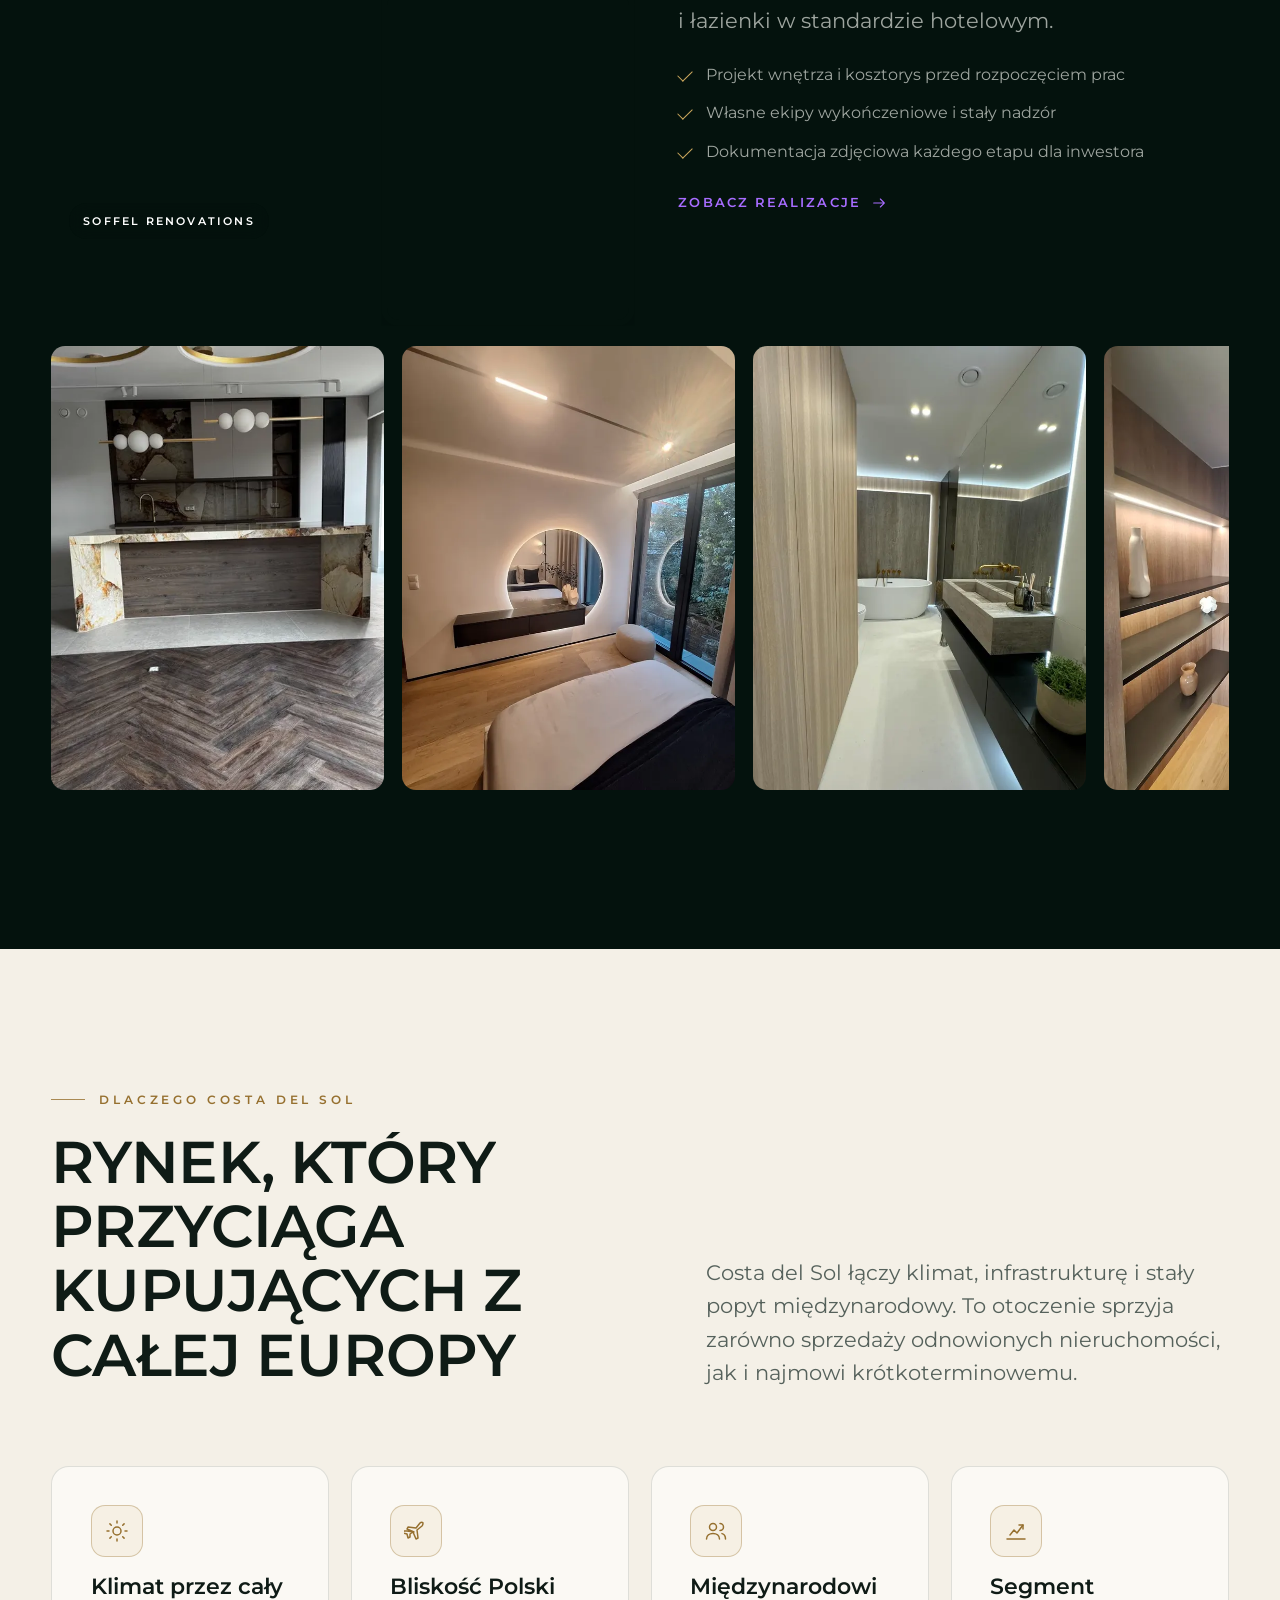
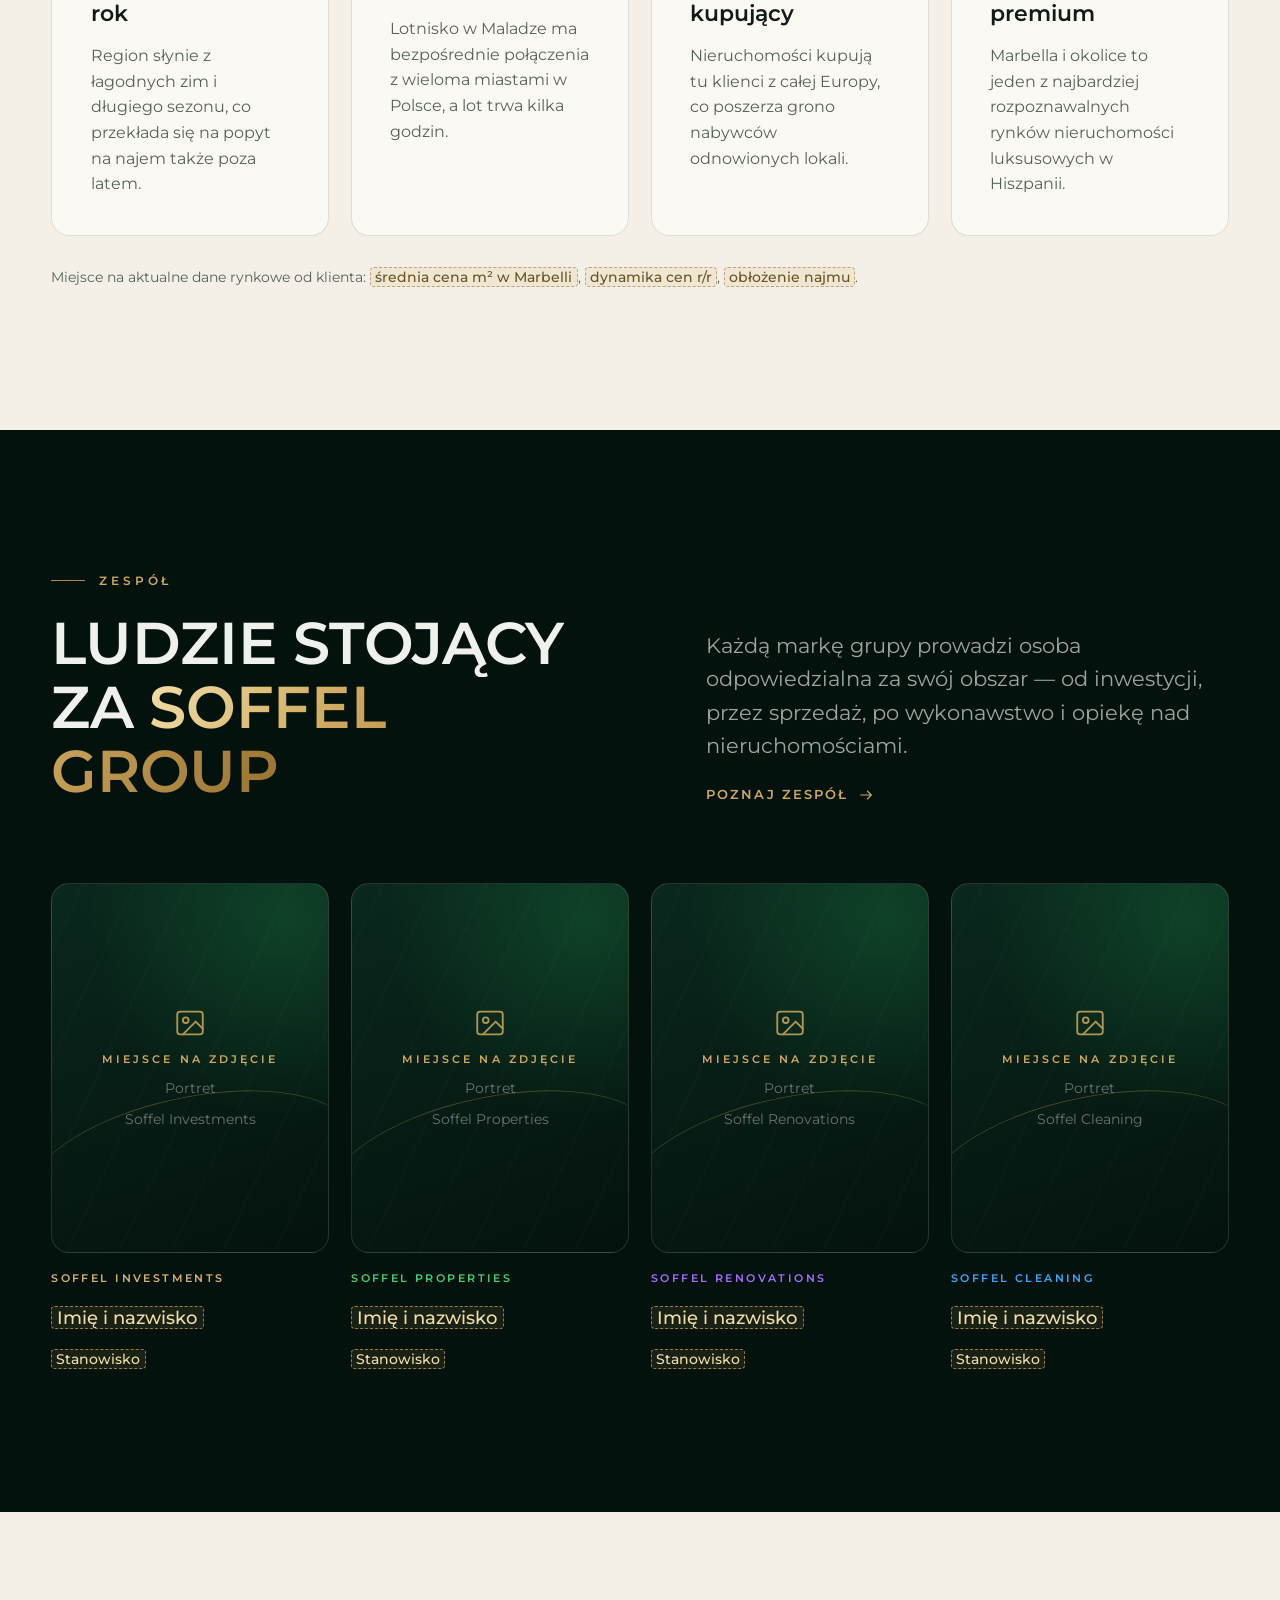
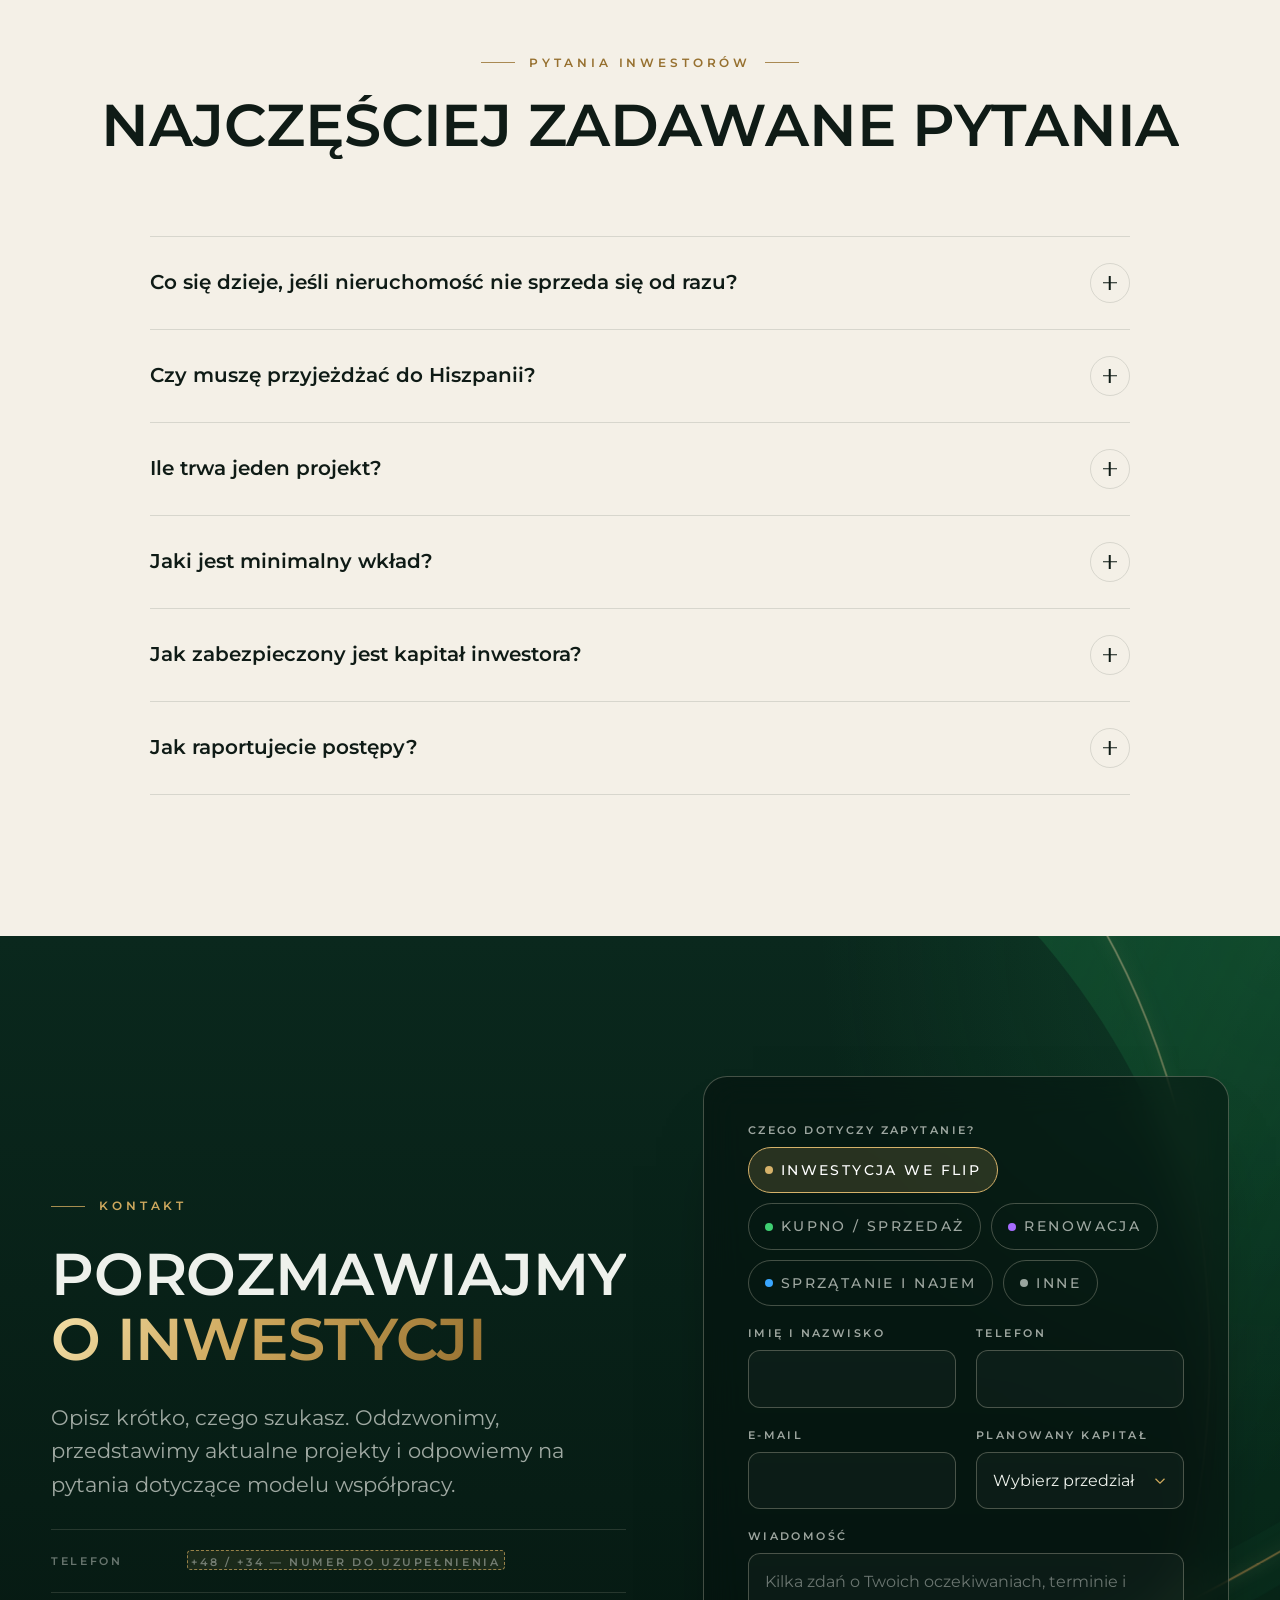
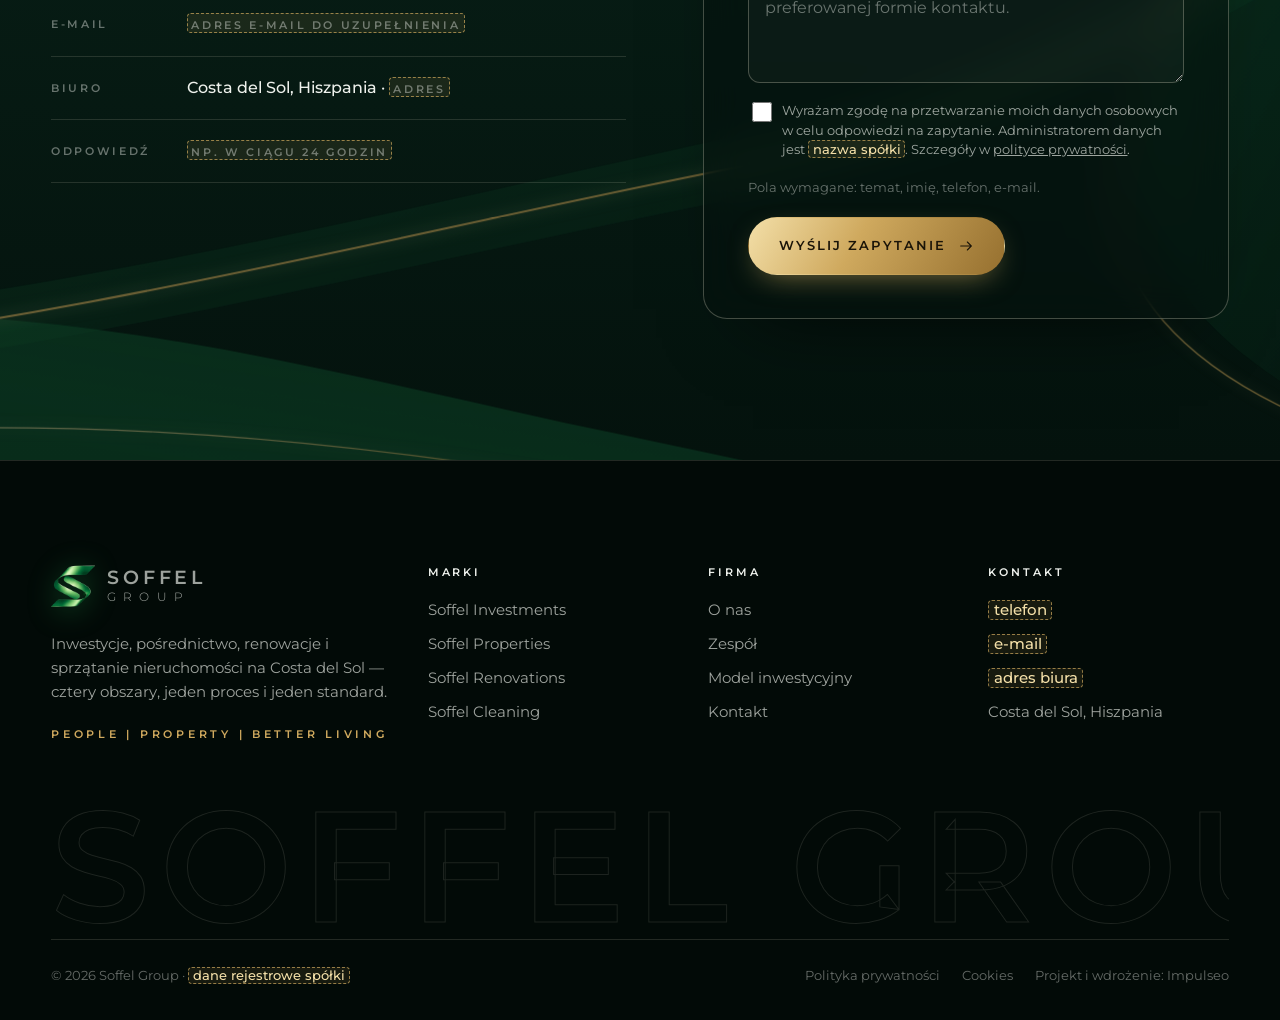
==== commit 071a14df: "Zamiana „spółki” na „obszary” i „marki” Co-Authored-By: Claude Opus 5.5 (1M context) <noreply@anthro" ====
--- a/index.html
+++ b/index.html
@@ -4,7 +4,7 @@
 <meta charset="utf-8">
 <meta name="viewport" content="width=device-width, initial-scale=1, viewport-fit=cover">
 <title>Soffel Group — inwestycje w nieruchomości na Costa del Sol | Marbella, Málaga</title>
-<meta name="description" content="Soffel Group: flip nieruchomości na Costa del Sol dla polskich inwestorów. Zakup, renowacja, sprzedaż, najem i sprzątanie — cztery spółki, jeden proces.">
+<meta name="description" content="Soffel Group: flip nieruchomości na Costa del Sol dla polskich inwestorów. Zakup, renowacja, sprzedaż, najem i sprzątanie — cztery obszary, jeden proces.">
 <meta name="robots" content="noindex, nofollow">
 <link rel="canonical" href="https://impulseo-pl.github.io/soffel-group/">
 <meta name="theme-color" content="#04120d">
@@ -12,7 +12,7 @@
 <meta property="og:locale" content="pl_PL">
 <meta property="og:site_name" content="Soffel Group">
 <meta property="og:title" content="Soffel Group — inwestycje w nieruchomości na Costa del Sol | Marbella, Málaga">
-<meta property="og:description" content="Soffel Group: flip nieruchomości na Costa del Sol dla polskich inwestorów. Zakup, renowacja, sprzedaż, najem i sprzątanie — cztery spółki, jeden proces.">
+<meta property="og:description" content="Soffel Group: flip nieruchomości na Costa del Sol dla polskich inwestorów. Zakup, renowacja, sprzedaż, najem i sprzątanie — cztery obszary, jeden proces.">
 <meta property="og:url" content="https://impulseo-pl.github.io/soffel-group/">
 <meta property="og:image" content="https://impulseo-pl.github.io/soffel-group/img/hero-villa.webp">
 <meta name="twitter:card" content="summary_large_image">
@@ -43,7 +43,7 @@
 </header>
 <div class="menu" id="menu" aria-hidden="true">
   <div class="menu-grid">
-    <nav class="menu-main" aria-label="Spółki Soffel Group"><ol><li><a href="inwestycje.html" style="--c:#d6b26a" data-mi="inv"><small>01</small><span>Investments</span></a></li><li><a href="nieruchomosci.html" style="--c:#3fcf72" data-mi="prop"><small>02</small><span>Properties</span></a></li><li><a href="renowacje.html" style="--c:#a76cff" data-mi="reno"><small>03</small><span>Renovations</span></a></li><li><a href="sprzatanie.html" style="--c:#3aa6ff" data-mi="clean"><small>04</small><span>Cleaning</span></a></li></ol></nav>
+    <nav class="menu-main" aria-label="Marki Soffel Group"><ol><li><a href="inwestycje.html" style="--c:#d6b26a" data-mi="inv"><small>01</small><span>Investments</span></a></li><li><a href="nieruchomosci.html" style="--c:#3fcf72" data-mi="prop"><small>02</small><span>Properties</span></a></li><li><a href="renowacje.html" style="--c:#a76cff" data-mi="reno"><small>03</small><span>Renovations</span></a></li><li><a href="sprzatanie.html" style="--c:#3aa6ff" data-mi="clean"><small>04</small><span>Cleaning</span></a></li></ol></nav>
     <div class="menu-side">
       <div><p class="menu-h">Eksploruj</p><ul class="menu-links"><li><a href="index.html">Strona główna</a></li><li><a href="o-nas.html">O nas</a></li><li><a href="o-nas.html#zespol">Zespół</a></li><li><a href="inwestycje.html#model">Model inwestycyjny</a></li><li><a href="#kontakt">Kontakt</a></li></ul></div>
       <div><p class="menu-h">Kontakt</p><ul class="menu-contact"><li><span class="ph">e-mail</span></li><li><span class="ph">telefon</span></li><li class="muted">Costa del Sol · Marbella · Málaga</li></ul></div>
@@ -81,7 +81,7 @@
         <span class="ln"><span class="gold-text">premium</span></span>
         <span class="ln"><span class="gold-text">w Hiszpanii</span></span>
       </h1>
-      <p class="lead fade-up d1">Kupujemy, odnawiamy i sprzedajemy nieruchomości na Costa del Sol z zyskiem dla naszych inwestorów. Cały proces prowadzą cztery spółki Soffel Group — bez podwykonawców i bez przekazywania odpowiedzialności.</p>
+      <p class="lead fade-up d1">Kupujemy, odnawiamy i sprzedajemy nieruchomości na Costa del Sol z zyskiem dla naszych inwestorów. Cały proces prowadzą cztery marki Soffel Group — bez podwykonawców i bez przekazywania odpowiedzialności.</p>
       <div class="hero-cta fade-up d2">
         <a class="btn btn-primary" href="#kontakt" data-topic="inv">Porozmawiajmy o inwestycji <svg viewBox="0 0 24 24" fill="none" stroke="currentColor" stroke-width="1.6" stroke-linecap="round" stroke-linejoin="round"><path d="M4 12h16m-6-6 6 6-6 6"/></svg></a>
         <a class="btn btn-ghost" href="#model">Jak działa model flip</a>
@@ -98,7 +98,7 @@
     <div class="wrap">
       <div class="st"><strong><span class="ph">+XX M€</span></strong><span>Wartość projektów</span></div>
       <div class="st"><p class="locs">Marbella · Málaga · Estepona</p><span>Costa del Sol</span></div>
-      <div class="st"><strong><span data-count="4">4</span> spółki</strong><span>Jeden proces</span></div>
+      <div class="st"><strong><span data-count="4">4</span> obszary</strong><span>Jeden proces</span></div>
     </div>
   </div>
   <span class="scroll-cue">Przewiń</span>
@@ -109,8 +109,8 @@
 <section class="sec" id="spolki">
   <div class="wrap">
     <div class="sec-head split">
-      <div style="display:grid;gap:22px"><span class="eyebrow">Obszary działania</span><h2 class="h2 split-words">Cztery spółki.<br><span class="gold-text">Jeden standard.</span></h2></div>
-      <p class="lead rv">Soffel Group obejmuje cały cykl życia nieruchomości — od zakupu, przez renowację, sprzedaż i najem, po codzienną opiekę. Każdy etap prowadzi wyspecjalizowana spółka grupy, dzięki czemu inwestor ma jednego partnera i jedną odpowiedzialność.</p>
+      <div style="display:grid;gap:22px"><span class="eyebrow">Obszary działania</span><h2 class="h2 split-words">Cztery obszary.<br><span class="gold-text">Jeden standard.</span></h2></div>
+      <p class="lead rv">Soffel Group obejmuje cały cykl życia nieruchomości — od zakupu, przez renowację, sprzedaż i najem, po codzienną opiekę. Każdy etap prowadzi wyspecjalizowana marka grupy, dzięki czemu inwestor ma jednego partnera i jedną odpowiedzialność.</p>
     </div>
     <div class="divs"><a class="div-row rv" href="inwestycje.html" style="--c:#d6b26a;--d:0.0s">
       <span class="num">01</span>
@@ -140,7 +140,7 @@
   <div class="wrap">
     <div class="sec-head split">
       <div style="display:grid;gap:22px"><span class="eyebrow">Soffel Investments · model flip</span><h2 class="h2 split-words">Od zakupu do zysku w pięciu etapach</h2></div>
-      <p class="lead rv">Inwestor wnosi kapitał, a Soffel Group prowadzi projekt od pierwszej analizy do sprzedaży. Na każdym etapie wiadomo, która spółka grupy odpowiada za wynik.</p>
+      <p class="lead rv">Inwestor wnosi kapitał, a Soffel Group prowadzi projekt od pierwszej analizy do sprzedaży. Na każdym etapie wiadomo, która marka grupy odpowiada za wynik.</p>
     </div>
     <div class="model"><span class="bar"></span><div class="step" style="--c:#3fcf72">
         <span class="bul">01</span><h3>Selekcja i zakup</h3><p>Wyszukujemy nieruchomości z potencjałem wzrostu wartości, analizujemy stan techniczny, dokumenty i rynek, a następnie przeprowadzamy zakup.</p><span class="who"><i></i>Soffel Properties</span></div><div class="step" style="--c:#a76cff">
@@ -218,7 +218,7 @@
     <div class="copy">
       <span class="eyebrow" style="--acc:#a76cff">Standard wykończenia</span>
       <h2 class="h2 split-words">Wartość budujemy <span class="gold-text">w detalach</span></h2>
-      <p class="lead rv">Renowację prowadzi własna spółka grupy — Soffel Renovations. Projektujemy wnętrza z myślą o kupujących segmentu premium: naturalne materiały, oświetlenie liniowe, zabudowy na wymiar i łazienki w standardzie hotelowym.</p>
+      <p class="lead rv">Renowację prowadzi własna marka grupy — Soffel Renovations. Projektujemy wnętrza z myślą o kupujących segmentu premium: naturalne materiały, oświetlenie liniowe, zabudowy na wymiar i łazienki w standardzie hotelowym.</p>
       <ul class="ticks rv" style="display:grid;gap:12px;color:var(--muted)">
         <li>Projekt wnętrza i kosztorys przed rozpoczęciem prac</li>
         <li>Własne ekipy wykończeniowe i stały nadzór</li>
@@ -254,7 +254,7 @@
   <div class="wrap">
     <div class="sec-head split">
       <div style="display:grid;gap:22px"><span class="eyebrow">Zespół</span><h2 class="h2 split-words">Ludzie stojący za <span class="gold-text">Soffel Group</span></h2></div>
-      <div class="rv" style="display:grid;gap:22px;justify-items:start"><p class="lead">Za każdą spółką grupy stoi osoba odpowiedzialna za swój obszar — od inwestycji, przez sprzedaż, po wykonawstwo i opiekę nad nieruchomościami.</p><a class="link-arrow" href="o-nas.html">Poznaj zespół <svg viewBox="0 0 24 24" fill="none" stroke="currentColor" stroke-width="1.6" stroke-linecap="round" stroke-linejoin="round"><path d="M4 12h16m-6-6 6 6-6 6"/></svg></a></div>
+      <div class="rv" style="display:grid;gap:22px;justify-items:start"><p class="lead">Każdą markę grupy prowadzi osoba odpowiedzialna za swój obszar — od inwestycji, przez sprzedaż, po wykonawstwo i opiekę nad nieruchomościami.</p><a class="link-arrow" href="o-nas.html">Poznaj zespół <svg viewBox="0 0 24 24" fill="none" stroke="currentColor" stroke-width="1.6" stroke-linecap="round" stroke-linejoin="round"><path d="M4 12h16m-6-6 6 6-6 6"/></svg></a></div>
     </div>
     <div class="team" data-stagger>
       <div class="member" style="--c:#d6b26a"><div class="ph-img " style="" role="img" aria-label="Miejsce na zdjęcie: Portret"><div class="ph-in"><svg viewBox="0 0 24 24" fill="none" stroke="currentColor" stroke-width="1.3" stroke-linecap="round" stroke-linejoin="round"><rect x="3" y="4" width="18" height="16" rx="2"/><circle cx="9" cy="10" r="2"/><path d="m21 16-5-5-9 9"/></svg><b>Miejsce na zdjęcie</b><span>Portret</span><span>Soffel Investments</span></div></div><span class="role">Soffel Investments</span><h3><span class="ph">Imię i nazwisko</span></h3><p><span class="ph">Stanowisko</span></p></div><div class="member" style="--c:#3fcf72"><div class="ph-img " style="" role="img" aria-label="Miejsce na zdjęcie: Portret"><div class="ph-in"><svg viewBox="0 0 24 24" fill="none" stroke="currentColor" stroke-width="1.3" stroke-linecap="round" stroke-linejoin="round"><rect x="3" y="4" width="18" height="16" rx="2"/><circle cx="9" cy="10" r="2"/><path d="m21 16-5-5-9 9"/></svg><b>Miejsce na zdjęcie</b><span>Portret</span><span>Soffel Properties</span></div></div><span class="role">Soffel Properties</span><h3><span class="ph">Imię i nazwisko</span></h3><p><span class="ph">Stanowisko</span></p></div><div class="member" style="--c:#a76cff"><div class="ph-img " style="" role="img" aria-label="Miejsce na zdjęcie: Portret"><div class="ph-in"><svg viewBox="0 0 24 24" fill="none" stroke="currentColor" stroke-width="1.3" stroke-linecap="round" stroke-linejoin="round"><rect x="3" y="4" width="18" height="16" rx="2"/><circle cx="9" cy="10" r="2"/><path d="m21 16-5-5-9 9"/></svg><b>Miejsce na zdjęcie</b><span>Portret</span><span>Soffel Renovations</span></div></div><span class="role">Soffel Renovations</span><h3><span class="ph">Imię i nazwisko</span></h3><p><span class="ph">Stanowisko</span></p></div><div class="member" style="--c:#3aa6ff"><div class="ph-img " style="" role="img" aria-label="Miejsce na zdjęcie: Portret"><div class="ph-in"><svg viewBox="0 0 24 24" fill="none" stroke="currentColor" stroke-width="1.3" stroke-linecap="round" stroke-linejoin="round"><rect x="3" y="4" width="18" height="16" rx="2"/><circle cx="9" cy="10" r="2"/><path d="m21 16-5-5-9 9"/></svg><b>Miejsce na zdjęcie</b><span>Portret</span><span>Soffel Cleaning</span></div></div><span class="role">Soffel Cleaning</span><h3><span class="ph">Imię i nazwisko</span></h3><p><span class="ph">Stanowisko</span></p></div>
@@ -265,7 +265,7 @@
 <section class="paper sec">
   <div class="wrap">
     <div class="sec-head center"><span class="eyebrow center">Pytania inwestorów</span><h2 class="h2 split-words">Najczęściej zadawane pytania</h2></div>
-    <div class=""><div class="faq"><details class="rv"><summary>Co się dzieje, jeśli nieruchomość nie sprzeda się od razu?<span class="pm" aria-hidden="true"></span></summary><div class="ans"><p>Do momentu sprzedaży nieruchomość jest wynajmowana krótkoterminowo. Najmem, obsługą gości i sprzątaniem zajmują się spółki grupy, a przychód z najmu jest uwzględniany w rozliczeniu projektu.</p></div></details><details class="rv"><summary>Czy muszę przyjeżdżać do Hiszpanii?<span class="pm" aria-hidden="true"></span></summary><div class="ans"><p>Nie. Zakup, renowację, sprzedaż i najem prowadzi Soffel Group na miejscu. Inwestor otrzymuje raporty i dokumentację zdjęciową, a wizyta na miejscu jest możliwa, ale nie jest wymagana.</p></div></details><details class="rv"><summary>Ile trwa jeden projekt?<span class="pm" aria-hidden="true"></span></summary><div class="ans"><p>Czas projektu zależy od zakresu renowacji i sytuacji rynkowej. Typowy horyzont: <span class="ph">do uzupełnienia, np. 6–12 miesięcy</span>.</p></div></details><details class="rv"><summary>Jaki jest minimalny wkład?<span class="pm" aria-hidden="true"></span></summary><div class="ans"><p>Próg wejścia zależy od formy udziału. Dla inwestora indywidualnego: <span class="ph">do uzupełnienia</span>, dla klubu współinwestorów: <span class="ph">do uzupełnienia</span>.</p></div></details><details class="rv"><summary>Jak zabezpieczony jest kapitał inwestora?<span class="pm" aria-hidden="true"></span></summary><div class="ans"><p>Struktura prawna, sposób zabezpieczenia i zasady podziału zysku są opisane w umowie inwestycyjnej. <span class="ph">Opis zabezpieczeń do uzupełnienia przez klienta</span></p></div></details><details class="rv"><summary>Jak raportujecie postępy?<span class="pm" aria-hidden="true"></span></summary><div class="ans"><p>Inwestor otrzymuje regularne podsumowania postępu prac, kosztów i działań sprzedażowych. <span class="ph">Częstotliwość i forma raportów do uzupełnienia</span></p></div></details></div></div>
+    <div class=""><div class="faq"><details class="rv"><summary>Co się dzieje, jeśli nieruchomość nie sprzeda się od razu?<span class="pm" aria-hidden="true"></span></summary><div class="ans"><p>Do momentu sprzedaży nieruchomość jest wynajmowana krótkoterminowo. Najmem, obsługą gości i sprzątaniem zajmują się marki grupy, a przychód z najmu jest uwzględniany w rozliczeniu projektu.</p></div></details><details class="rv"><summary>Czy muszę przyjeżdżać do Hiszpanii?<span class="pm" aria-hidden="true"></span></summary><div class="ans"><p>Nie. Zakup, renowację, sprzedaż i najem prowadzi Soffel Group na miejscu. Inwestor otrzymuje raporty i dokumentację zdjęciową, a wizyta na miejscu jest możliwa, ale nie jest wymagana.</p></div></details><details class="rv"><summary>Ile trwa jeden projekt?<span class="pm" aria-hidden="true"></span></summary><div class="ans"><p>Czas projektu zależy od zakresu renowacji i sytuacji rynkowej. Typowy horyzont: <span class="ph">do uzupełnienia, np. 6–12 miesięcy</span>.</p></div></details><details class="rv"><summary>Jaki jest minimalny wkład?<span class="pm" aria-hidden="true"></span></summary><div class="ans"><p>Próg wejścia zależy od formy udziału. Dla inwestora indywidualnego: <span class="ph">do uzupełnienia</span>, dla klubu współinwestorów: <span class="ph">do uzupełnienia</span>.</p></div></details><details class="rv"><summary>Jak zabezpieczony jest kapitał inwestora?<span class="pm" aria-hidden="true"></span></summary><div class="ans"><p>Struktura prawna, sposób zabezpieczenia i zasady podziału zysku są opisane w umowie inwestycyjnej. <span class="ph">Opis zabezpieczeń do uzupełnienia przez klienta</span></p></div></details><details class="rv"><summary>Jak raportujecie postępy?<span class="pm" aria-hidden="true"></span></summary><div class="ans"><p>Inwestor otrzymuje regularne podsumowania postępu prac, kosztów i działań sprzedażowych. <span class="ph">Częstotliwość i forma raportów do uzupełnienia</span></p></div></details></div></div>
   </div>
 </section>
 
@@ -320,10 +320,10 @@
     <div class="foot-top">
       <div>
         <a class="brand" href="index.html"><img src="img/s-green.webp" alt="" width="44" height="44"><span class="brand-t"><b>SOFFEL</b><i>GROUP</i></span></a>
-        <p class="about">Inwestycje, pośrednictwo, renowacje i sprzątanie nieruchomości na Costa del Sol — cztery spółki, jeden proces i jeden standard.</p>
+        <p class="about">Inwestycje, pośrednictwo, renowacje i sprzątanie nieruchomości na Costa del Sol — cztery obszary, jeden proces i jeden standard.</p>
         <p class="tagline">People | Property | Better Living</p>
       </div>
-      <div><h4>Spółki</h4><ul><li><a href="inwestycje.html">Soffel Investments</a></li><li><a href="nieruchomosci.html">Soffel Properties</a></li><li><a href="renowacje.html">Soffel Renovations</a></li><li><a href="sprzatanie.html">Soffel Cleaning</a></li></ul></div>
+      <div><h4>Marki</h4><ul><li><a href="inwestycje.html">Soffel Investments</a></li><li><a href="nieruchomosci.html">Soffel Properties</a></li><li><a href="renowacje.html">Soffel Renovations</a></li><li><a href="sprzatanie.html">Soffel Cleaning</a></li></ul></div>
       <div><h4>Firma</h4><ul><li><a href="o-nas.html">O nas</a></li><li><a href="o-nas.html#zespol">Zespół</a></li><li><a href="inwestycje.html#model">Model inwestycyjny</a></li><li><a href="#kontakt">Kontakt</a></li></ul></div>
       <div><h4>Kontakt</h4><ul><li><span class="ph">telefon</span></li><li><span class="ph">e-mail</span></li><li><span class="ph">adres biura</span></li><li>Costa del Sol, Hiszpania</li></ul></div>
     </div>
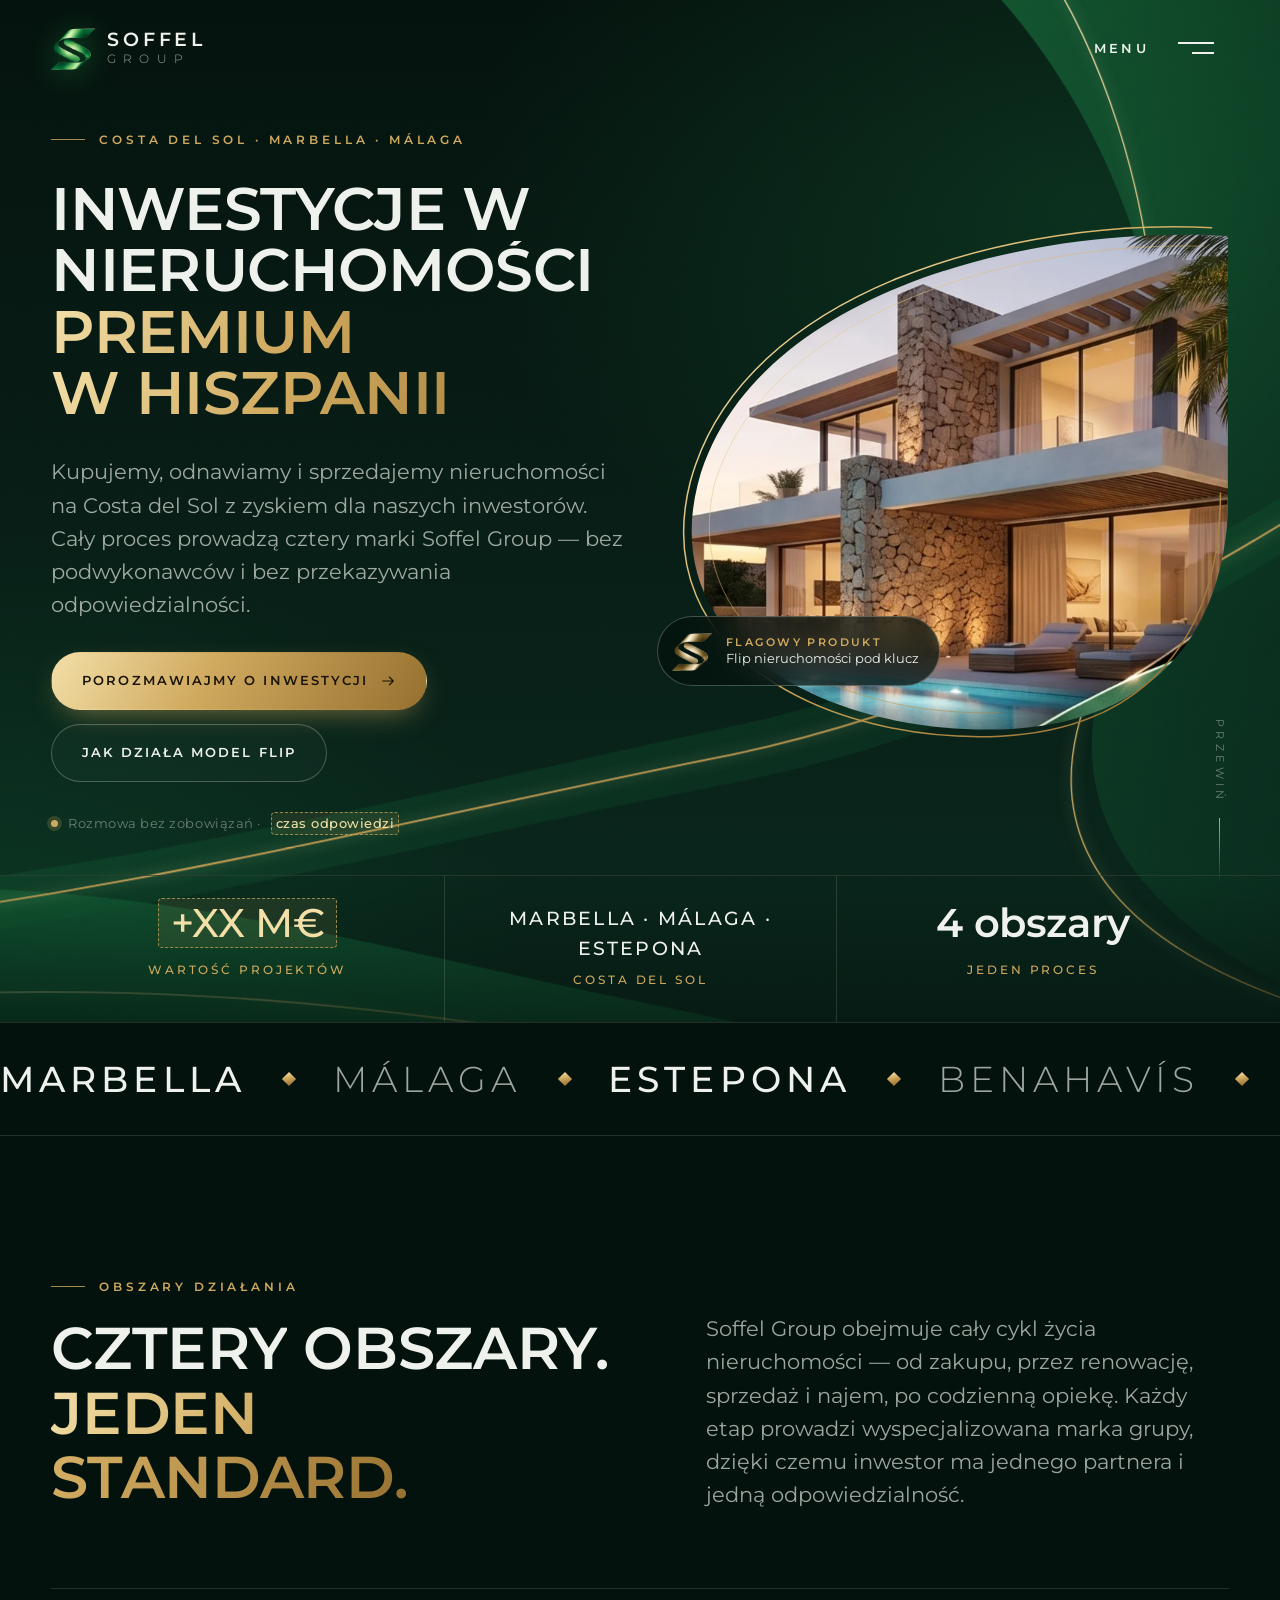
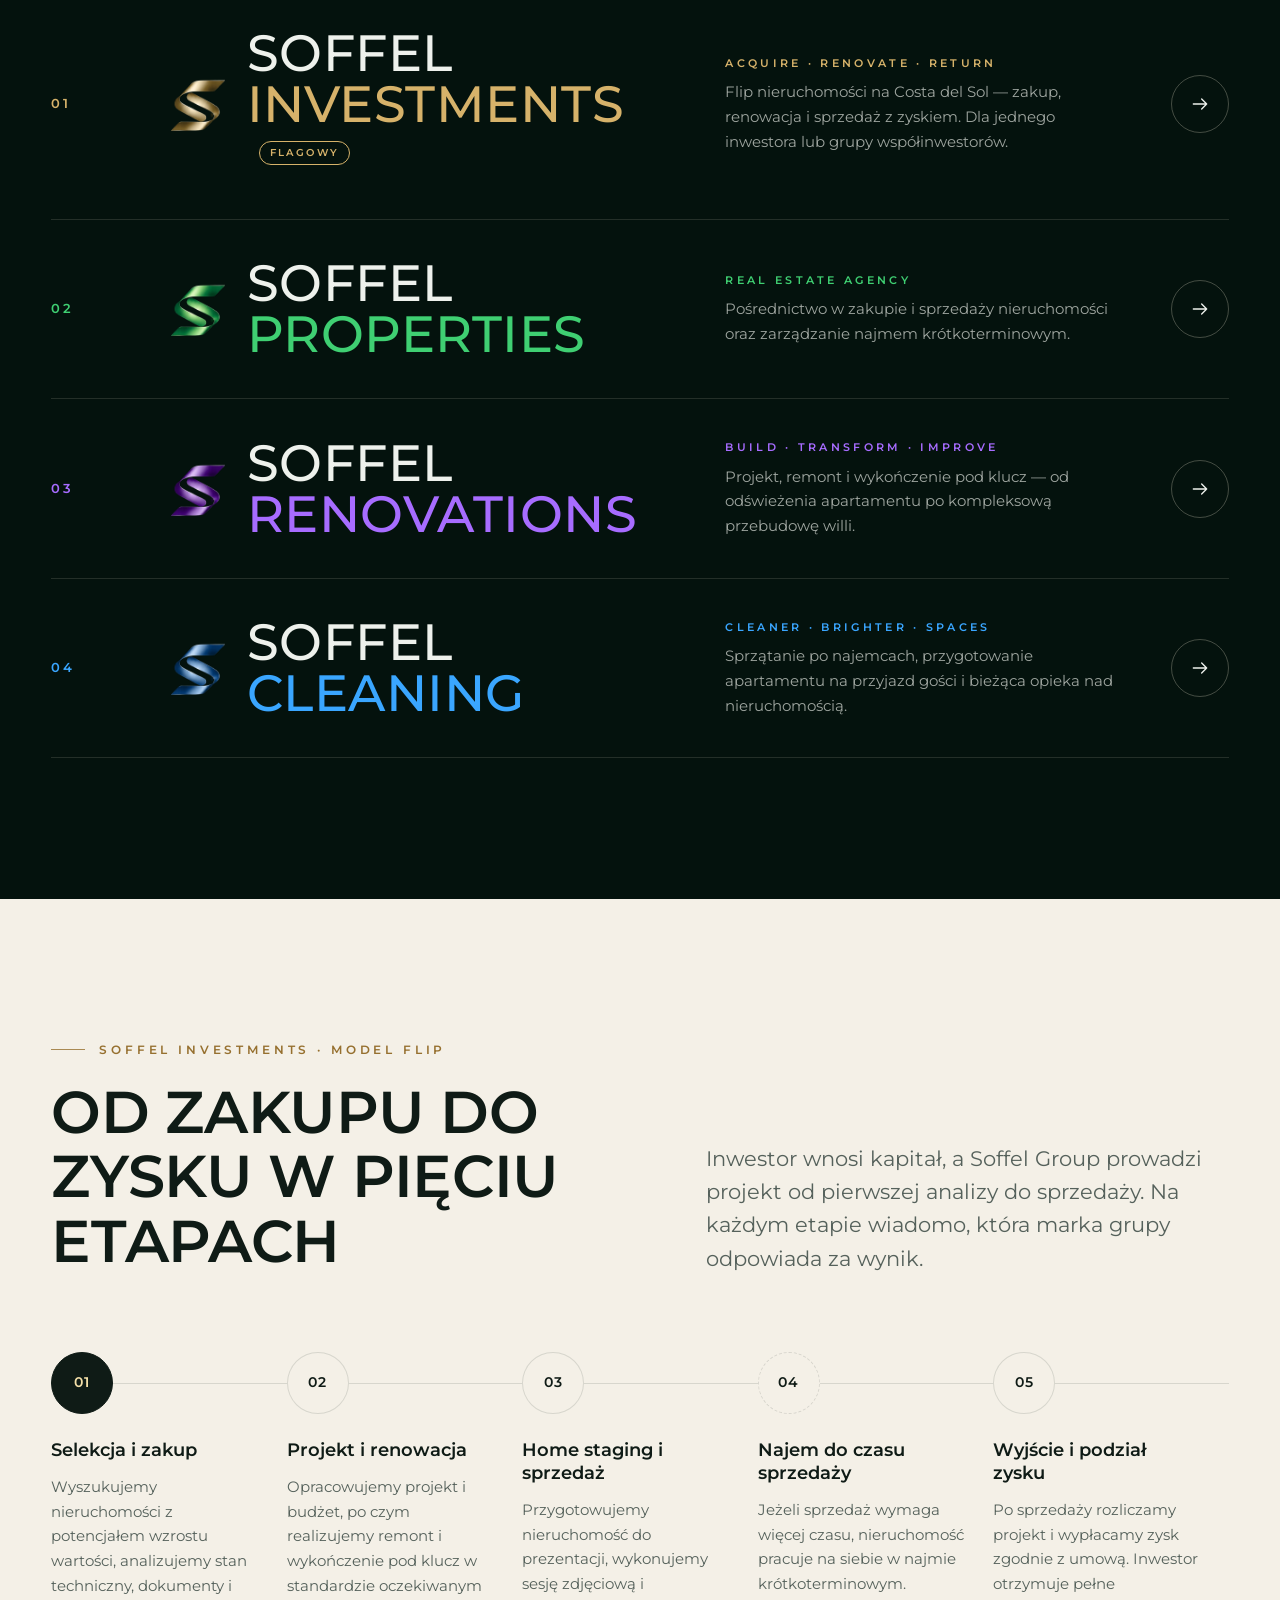
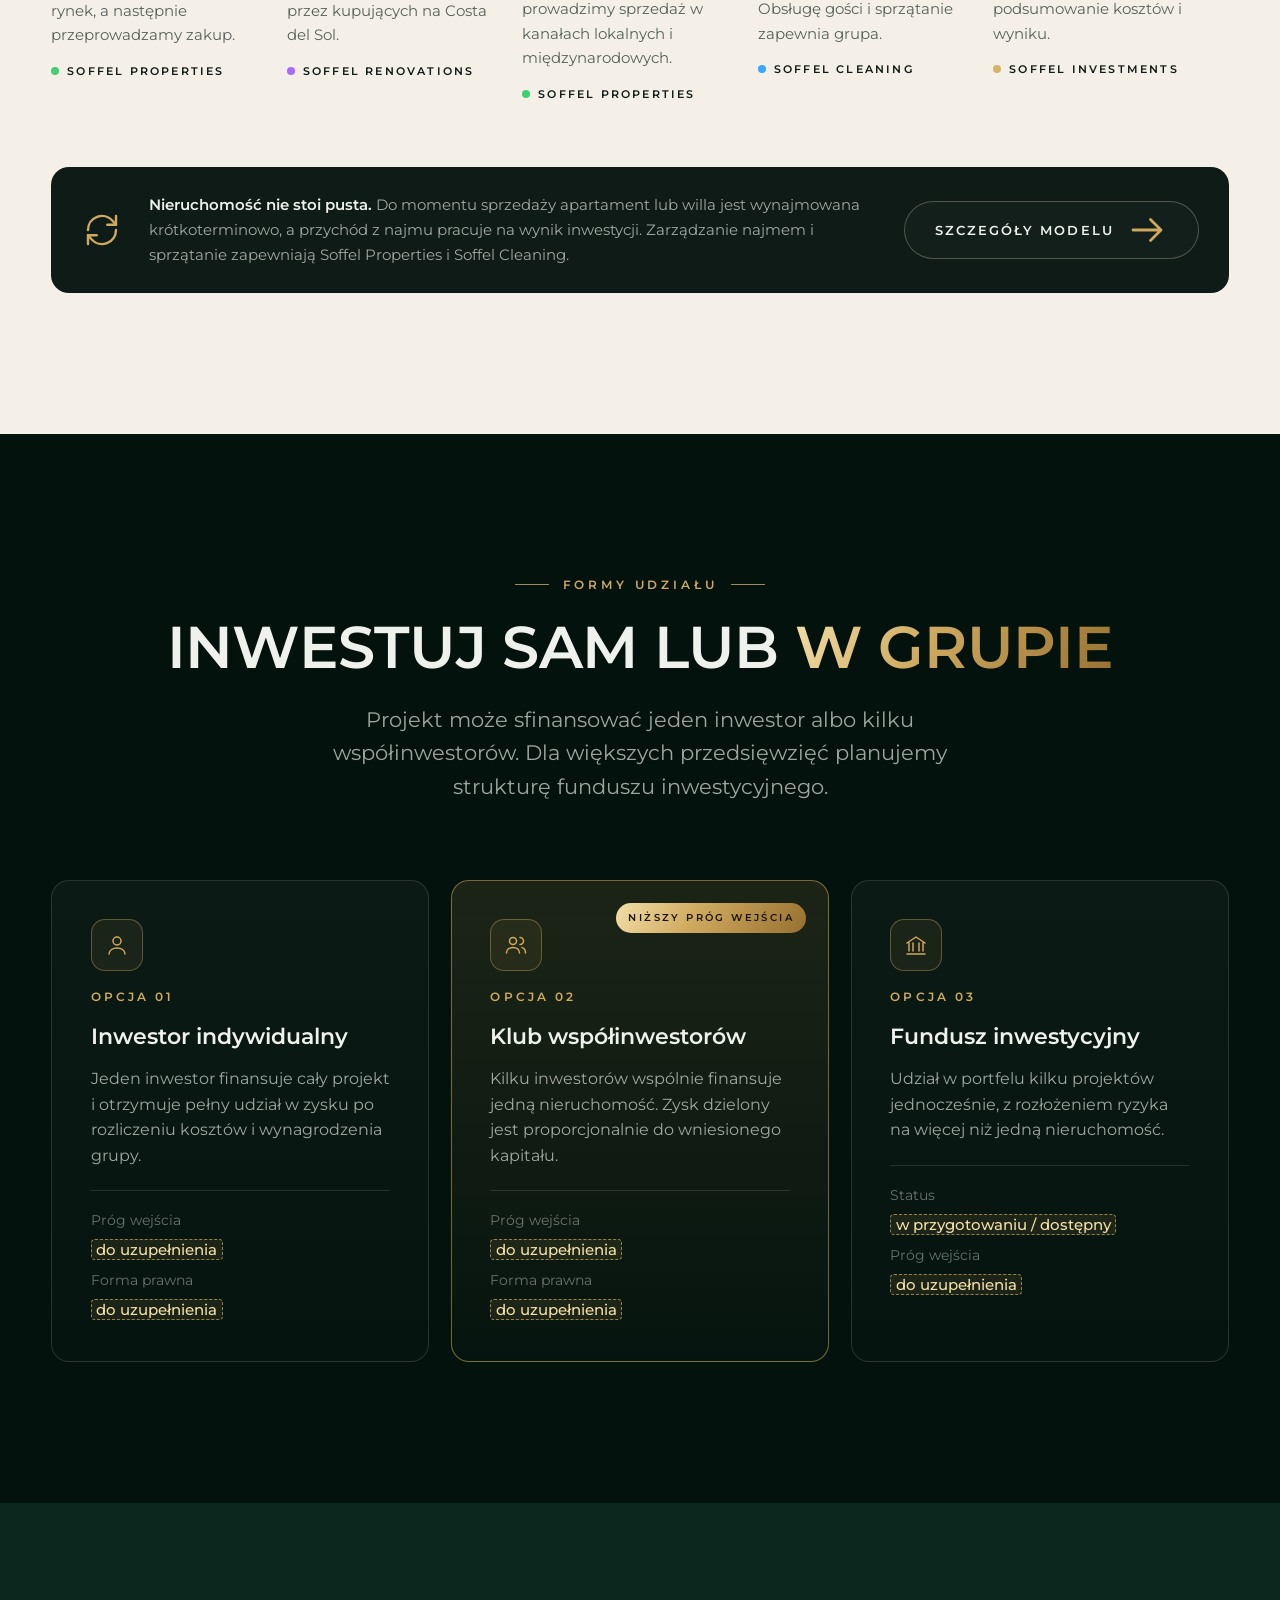
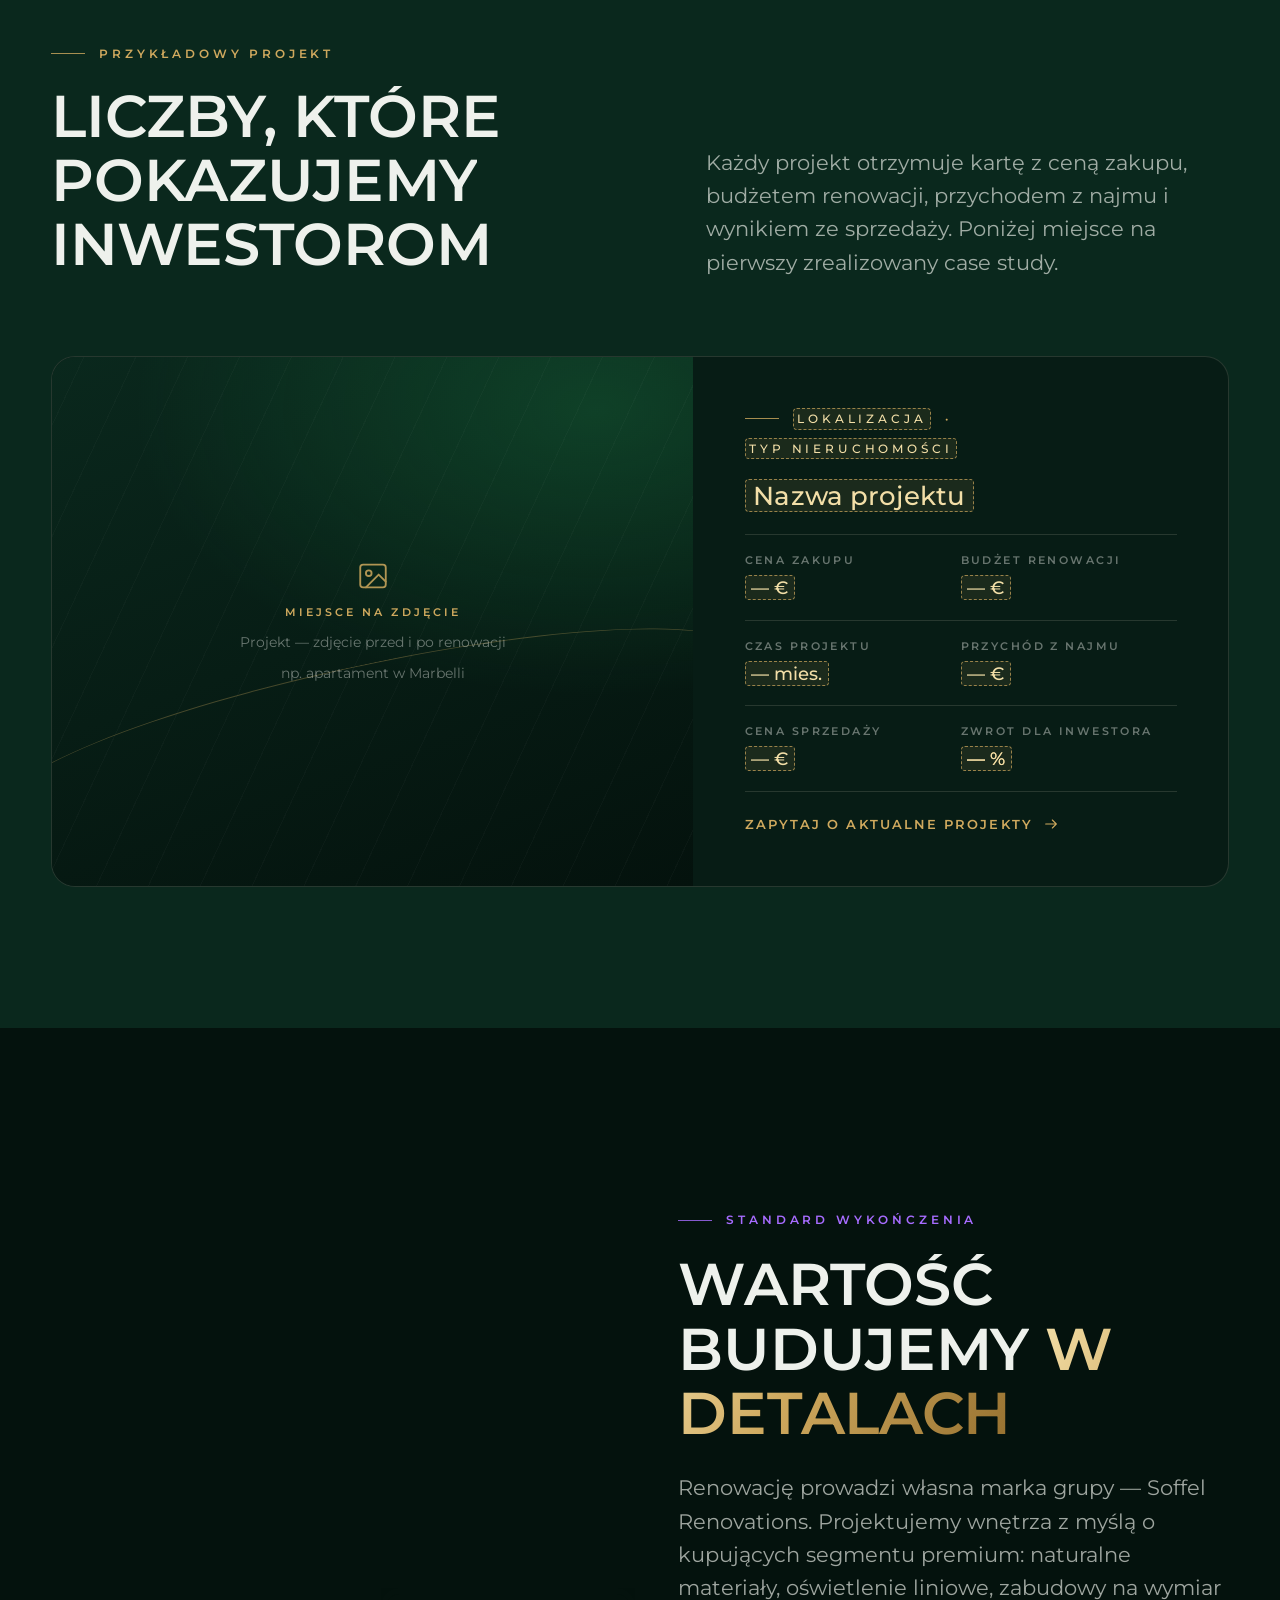
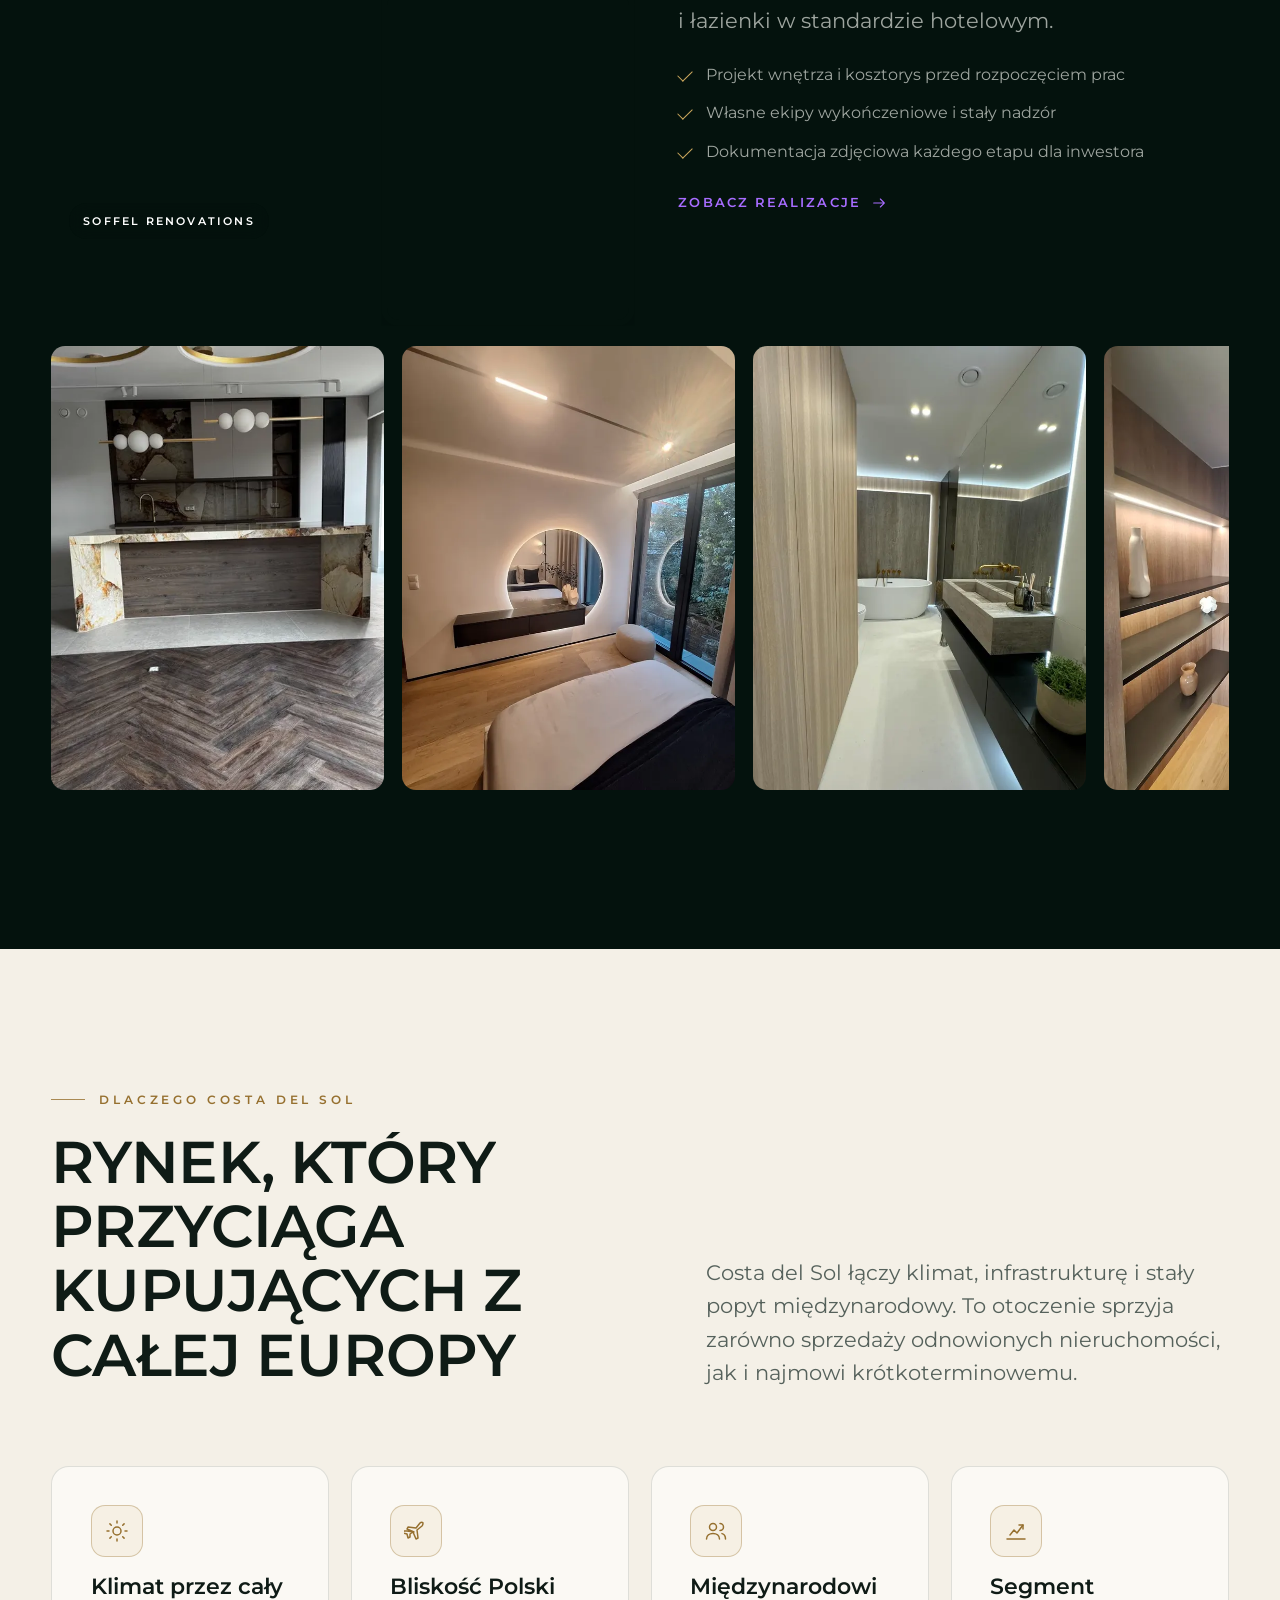
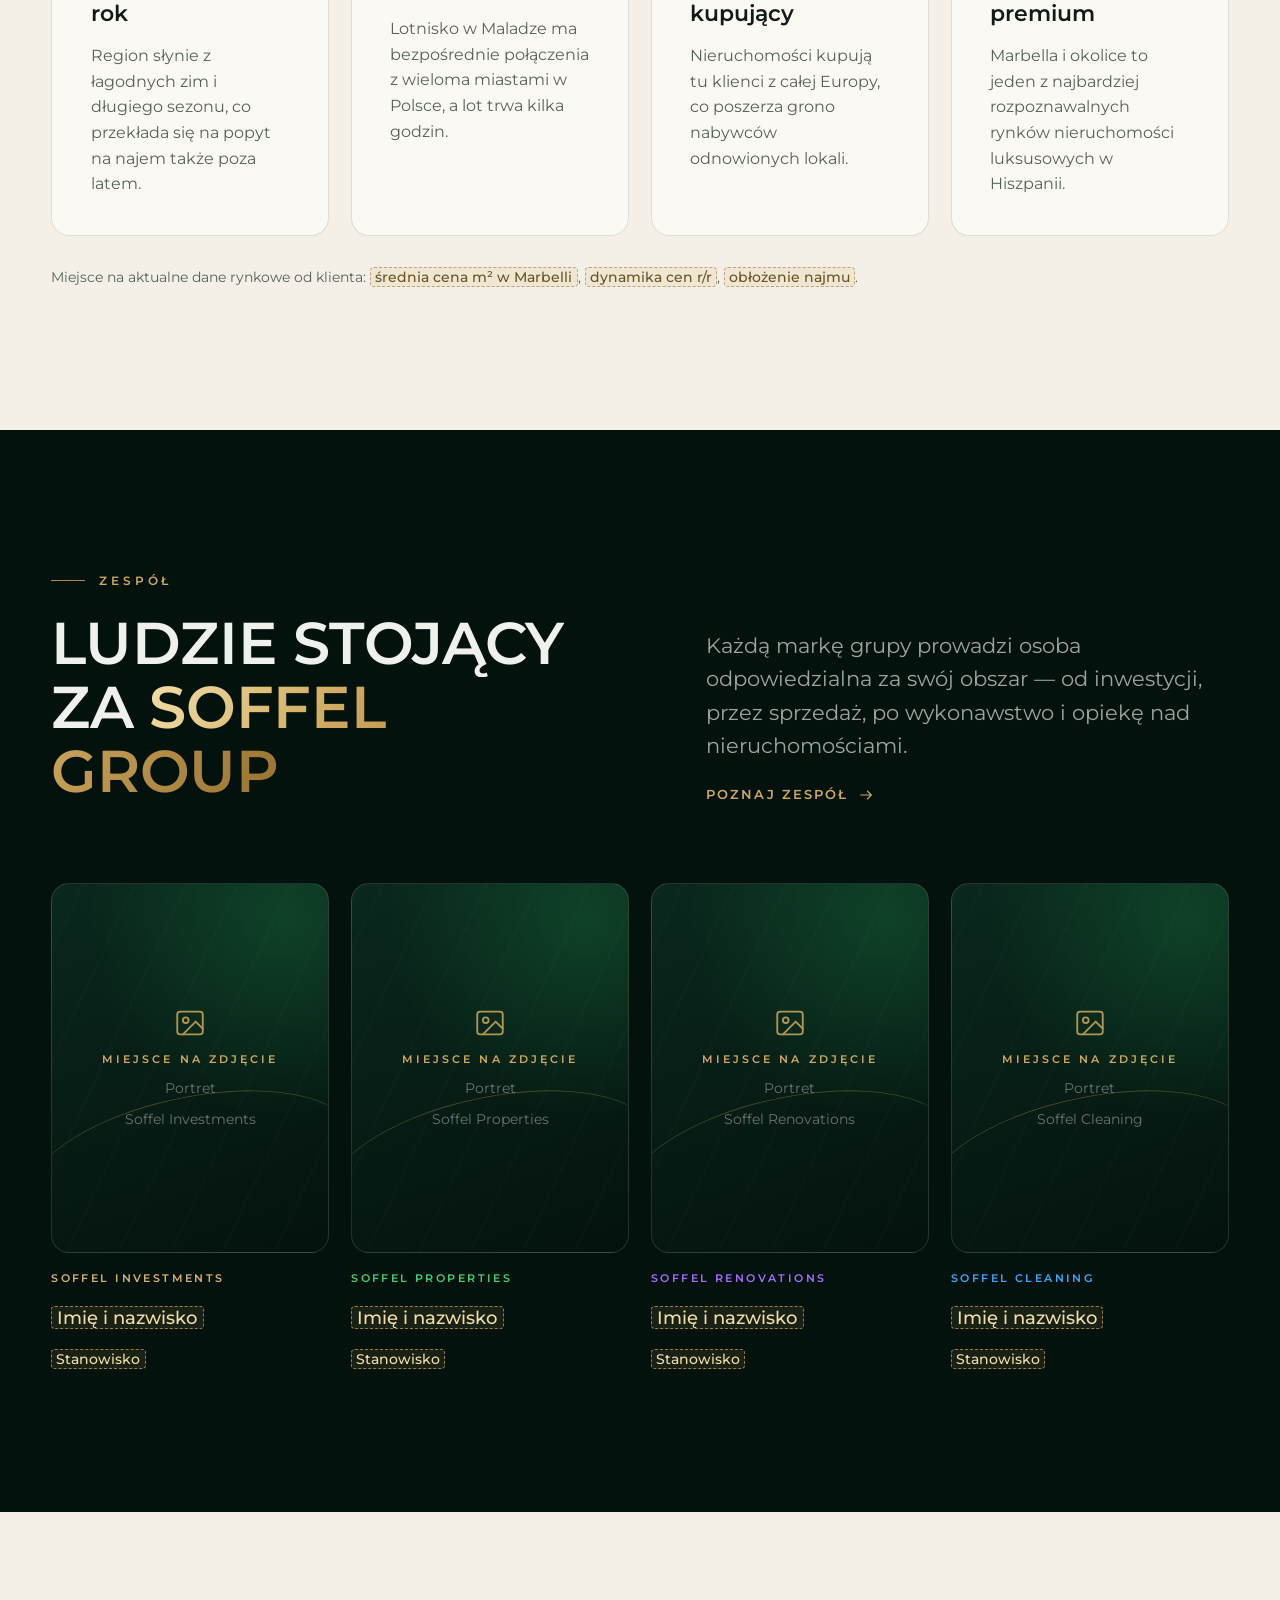
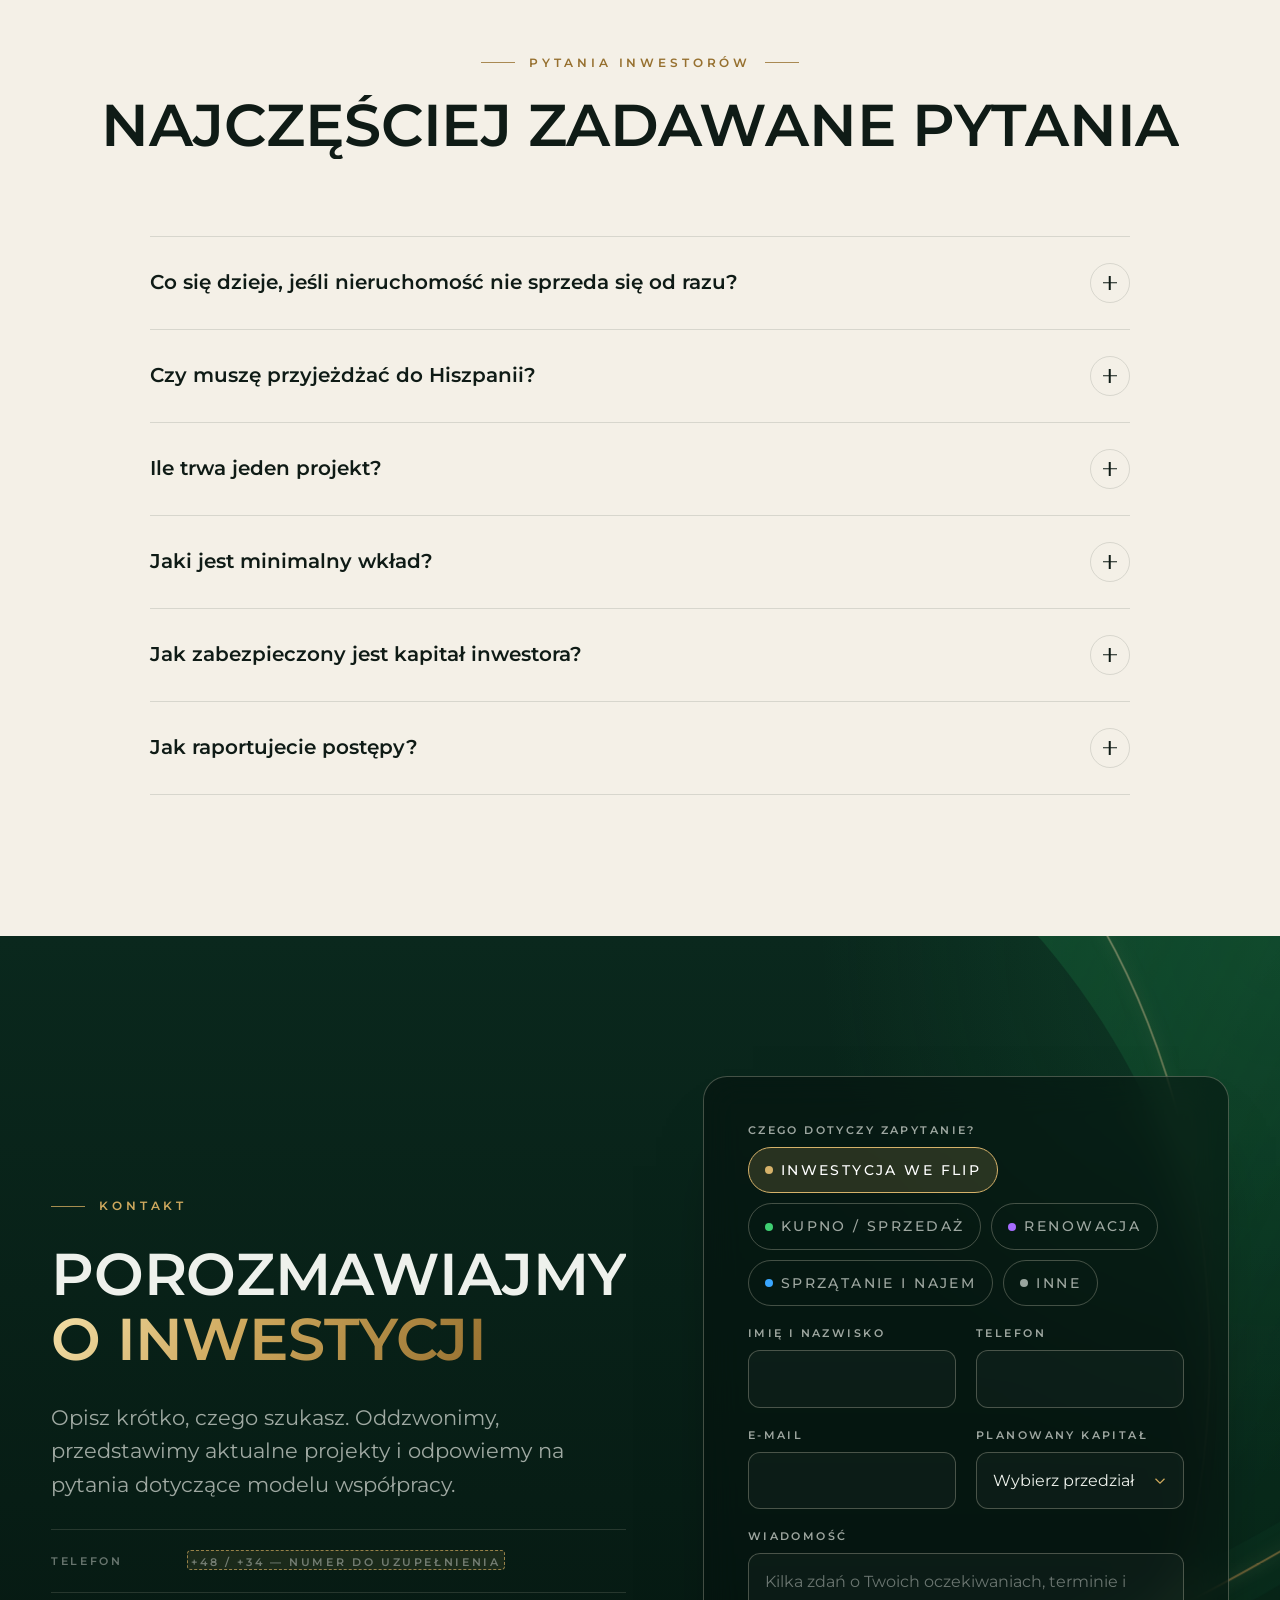
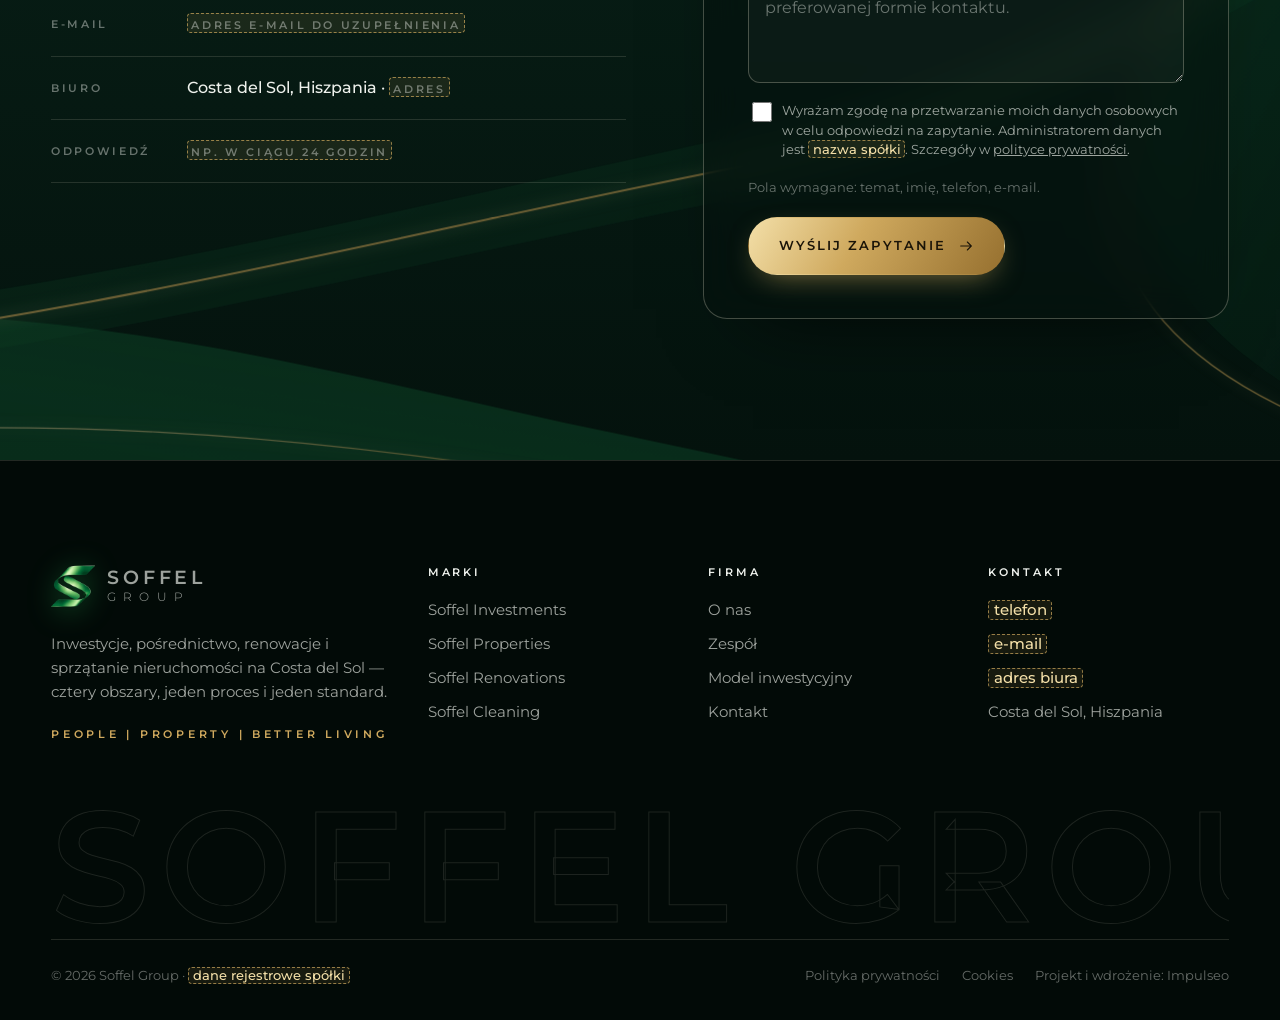
==== commit 3d675b74: "Logo w nagłówku w kolorze marki danej podstrony Co-Authored-By: Claude Opus 5.5 (1M context) <norepl" ====
--- a/index.html
+++ b/index.html
@@ -21,7 +21,7 @@
 <link rel="preconnect" href="https://fonts.googleapis.com">
 <link rel="preconnect" href="https://fonts.gstatic.com" crossorigin>
 <link href="https://fonts.googleapis.com/css2?family=Montserrat:wght@300;400;500;600;700&display=swap" rel="stylesheet">
-<link rel="stylesheet" href="assets/styles.css?v=a3c34a5b">
+<link rel="stylesheet" href="assets/styles.css?v=cdd5c02a">
 <script type="application/ld+json">{"@context": "https://schema.org", "@type": "RealEstateAgent", "name": "Soffel Group", "slogan": "People | Property | Better Living", "url": "https://impulseo-pl.github.io/soffel-group/", "logo": "https://impulseo-pl.github.io/soffel-group/img/s-green.png", "areaServed": ["Costa del Sol", "Marbella", "Málaga"], "address": {"@type": "PostalAddress", "addressRegion": "Andalucía", "addressCountry": "ES"}, "subOrganization": [{"@type": "Organization", "name": "Soffel Investments"}, {"@type": "Organization", "name": "Soffel Properties"}, {"@type": "Organization", "name": "Soffel Renovations"}, {"@type": "Organization", "name": "Soffel Cleaning"}]}</script>
 </head>
 <body data-div="group">
--- a/assets/styles.css
+++ b/assets/styles.css
@@ -4,6 +4,7 @@
    ========================================================= */
 
 :root {
+  --logo-glow: #2fb35a;
   --font: "Montserrat", system-ui, -apple-system, "Segoe UI", sans-serif;
 
   --ink: #04120d;
@@ -49,18 +50,22 @@
 }
 
 body[data-div="inv"] {
+  --logo-glow: var(--acc);
   --acc: #d6b26a; --acc-2: #f5e2b0; --acc-grad: var(--gold-grad); --acc-ink: #1a1408;
   --rib-1: #b88b3c; --rib-2: #3a2a10; --deep: #070806; --deep-2: #17140c;
 }
 body[data-div="prop"] {
+  --logo-glow: var(--acc);
   --acc: #3fcf72; --acc-2: #a6f0be; --acc-grad: linear-gradient(120deg, #b9f5cc 0%, #3fcf72 45%, #17803f 100%); --acc-ink: #03170b;
   --rib-1: #23a356; --rib-2: #08361d; --deep: #03110a; --deep-2: #0a2717;
 }
 body[data-div="reno"] {
+  --logo-glow: var(--acc);
   --acc: #a76cff; --acc-2: #dcc6ff; --acc-grad: linear-gradient(120deg, #e3d1ff 0%, #a76cff 45%, #5d23b8 100%); --acc-ink: #13072a;
   --rib-1: #7b3fe0; --rib-2: #2a1052; --deep: #0b0714; --deep-2: #1a1029;
 }
 body[data-div="clean"] {
+  --logo-glow: var(--acc);
   --acc: #3aa6ff; --acc-2: #bfe2ff; --acc-grad: linear-gradient(120deg, #cdeaff 0%, #3aa6ff 45%, #1460c4 100%); --acc-ink: #031225;
   --rib-1: #1f7fe0; --rib-2: #0a2c55; --deep: #030c17; --deep-2: #091d33;
 }
@@ -188,7 +193,7 @@
 .site-header.hide { transform: translateY(-100%); }
 
 .brand { display: inline-flex; align-items: center; gap: 12px; flex-shrink: 0; }
-.brand img { width: 44px; height: 44px; object-fit: contain; filter: drop-shadow(0 4px 14px rgba(47,179,90,.35)); transition: transform .8s var(--ease); }
+.brand img { width: 44px; height: 44px; object-fit: contain; filter: drop-shadow(0 4px 14px color-mix(in srgb, var(--logo-glow, #2fb35a) 40%, transparent)); transition: transform .8s var(--ease); }
 .brand:hover img { transform: rotate(-8deg) scale(1.05); }
 .brand-t { display: grid; line-height: 1; }
 .brand-t b { font-weight: 600; font-size: 19px; letter-spacing: .2em; }
